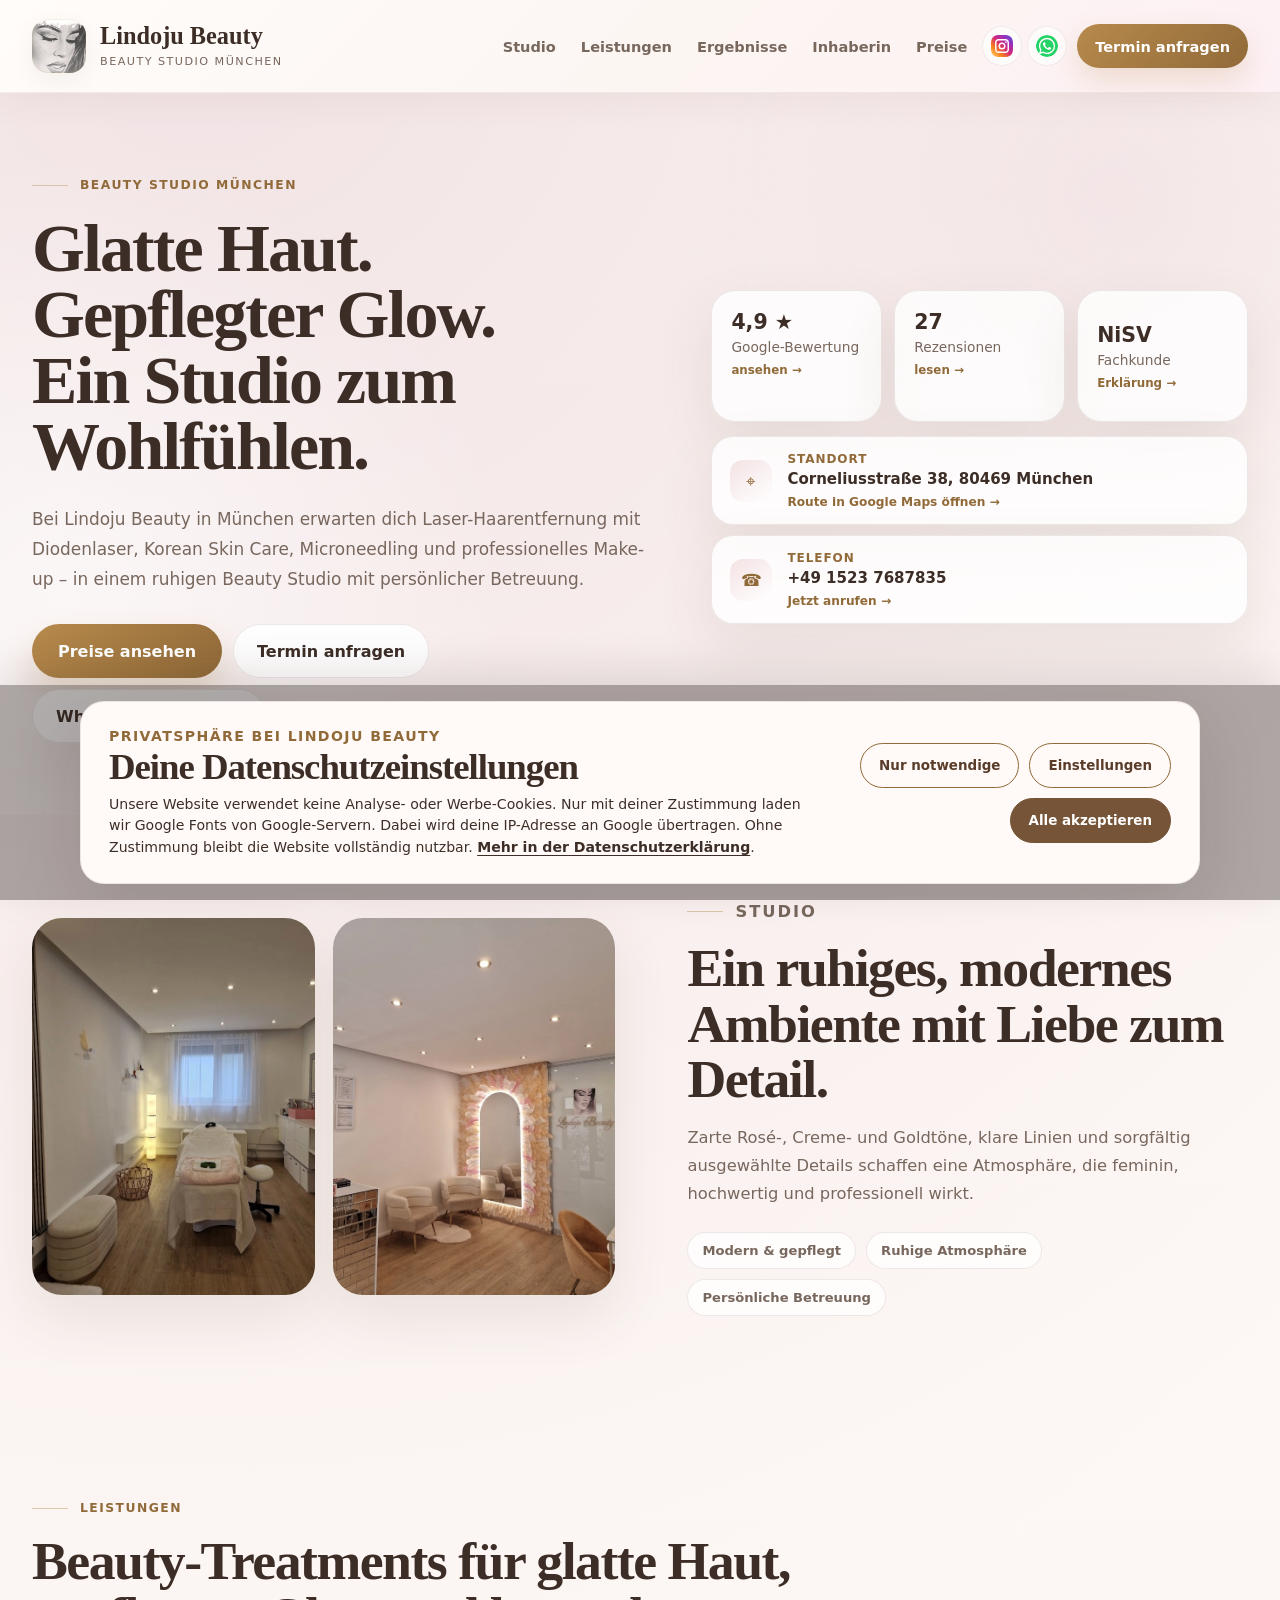
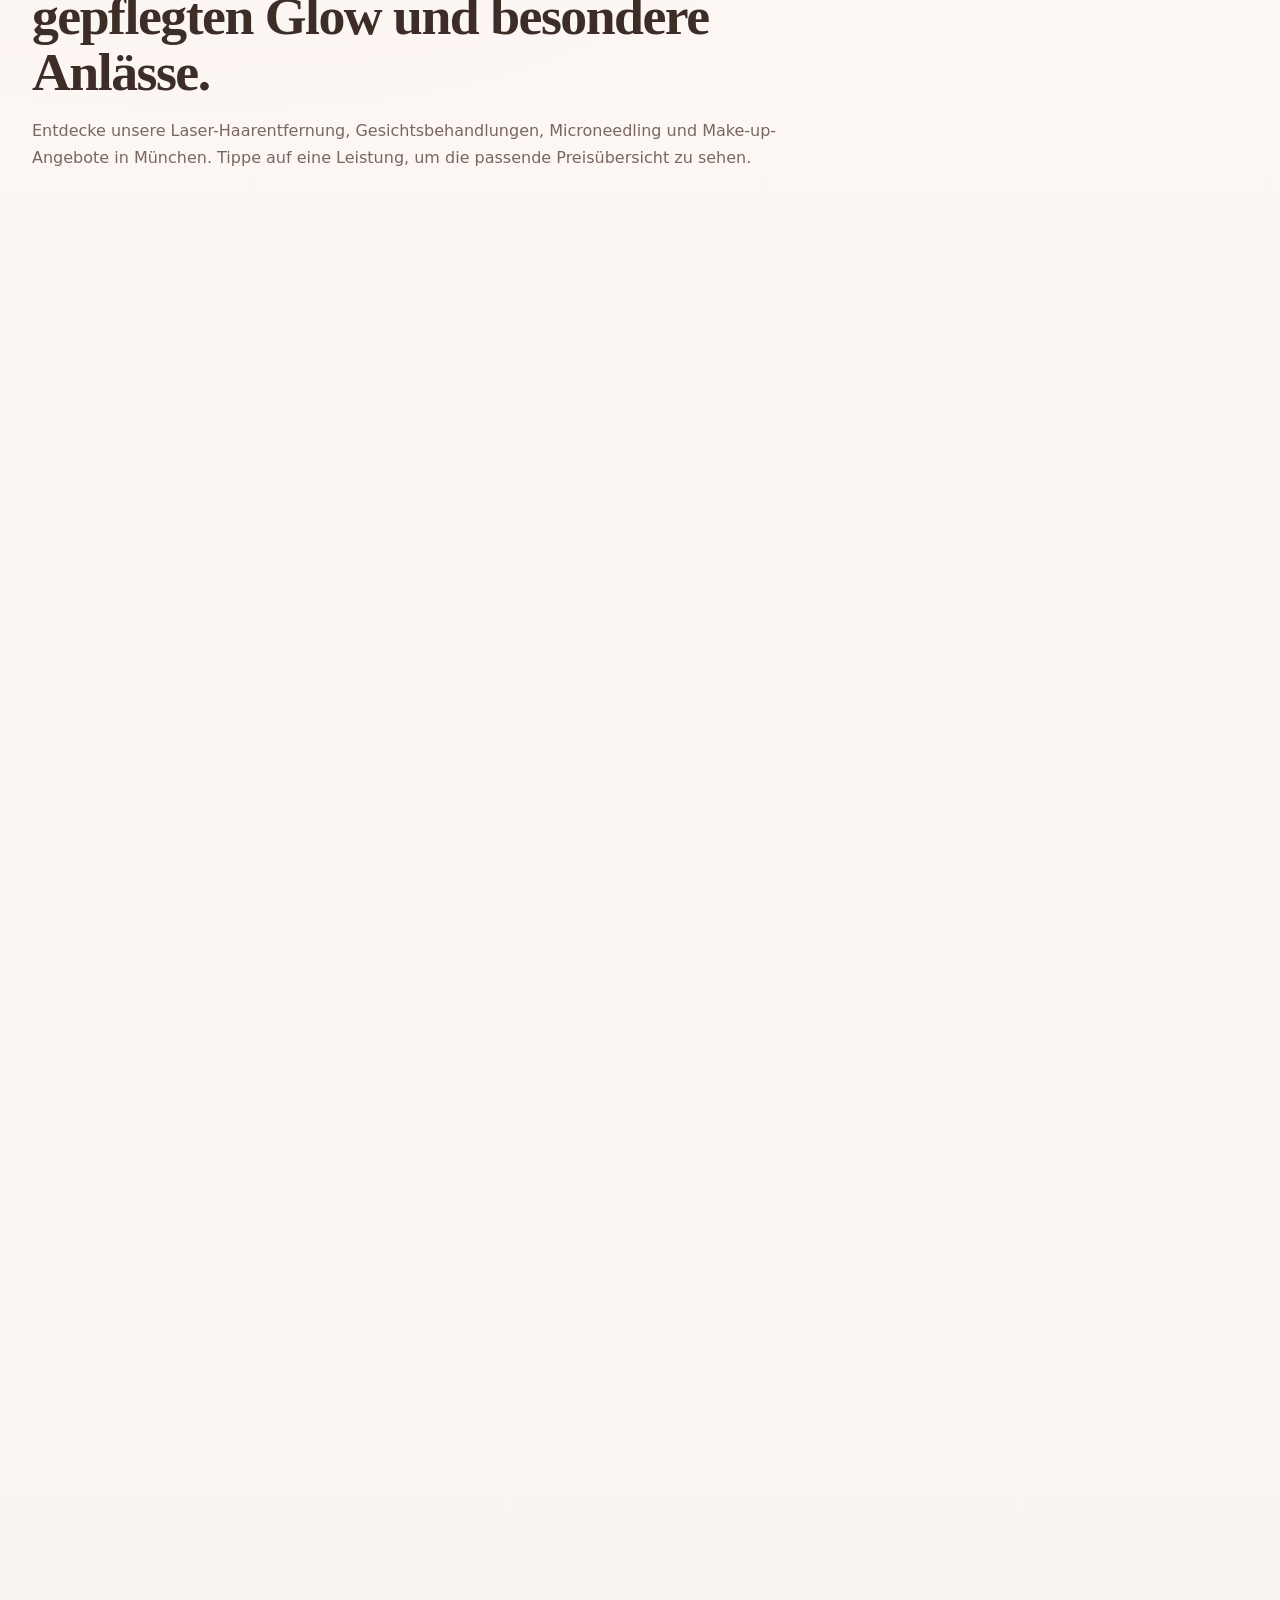
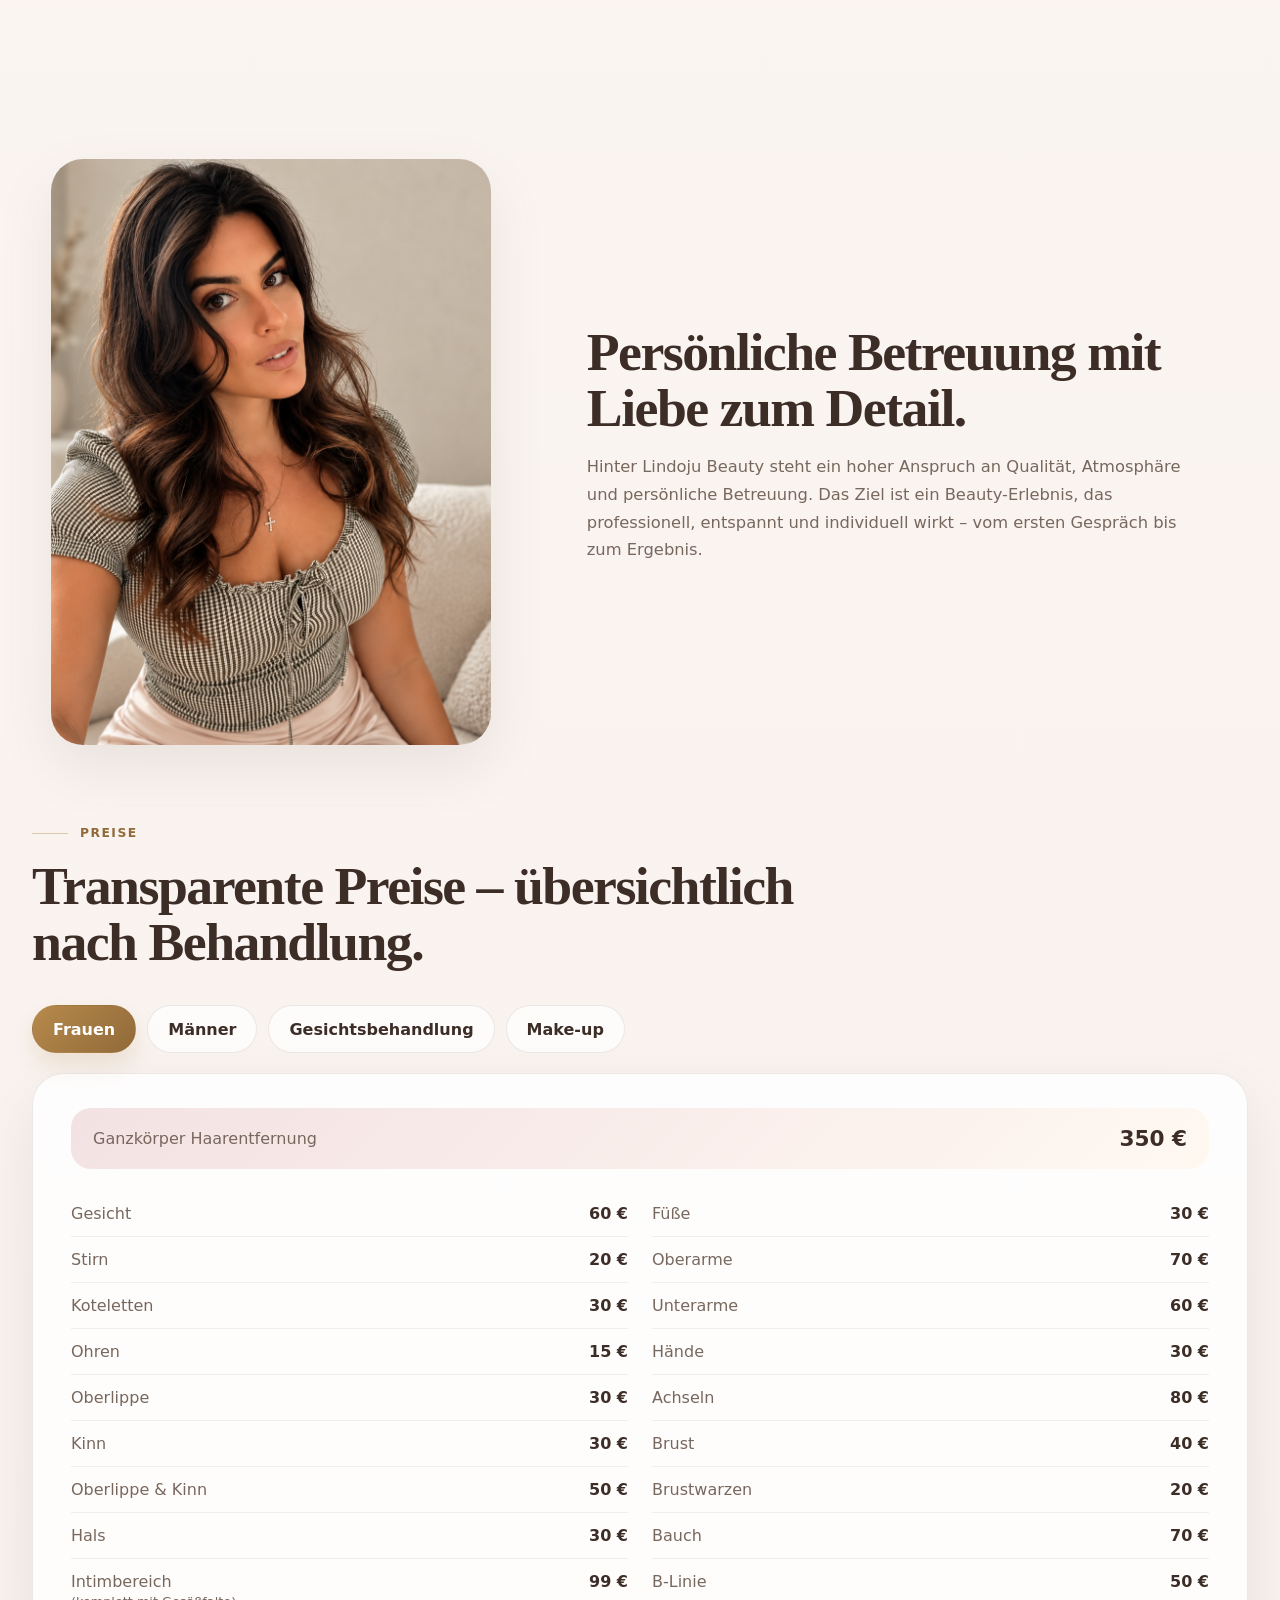
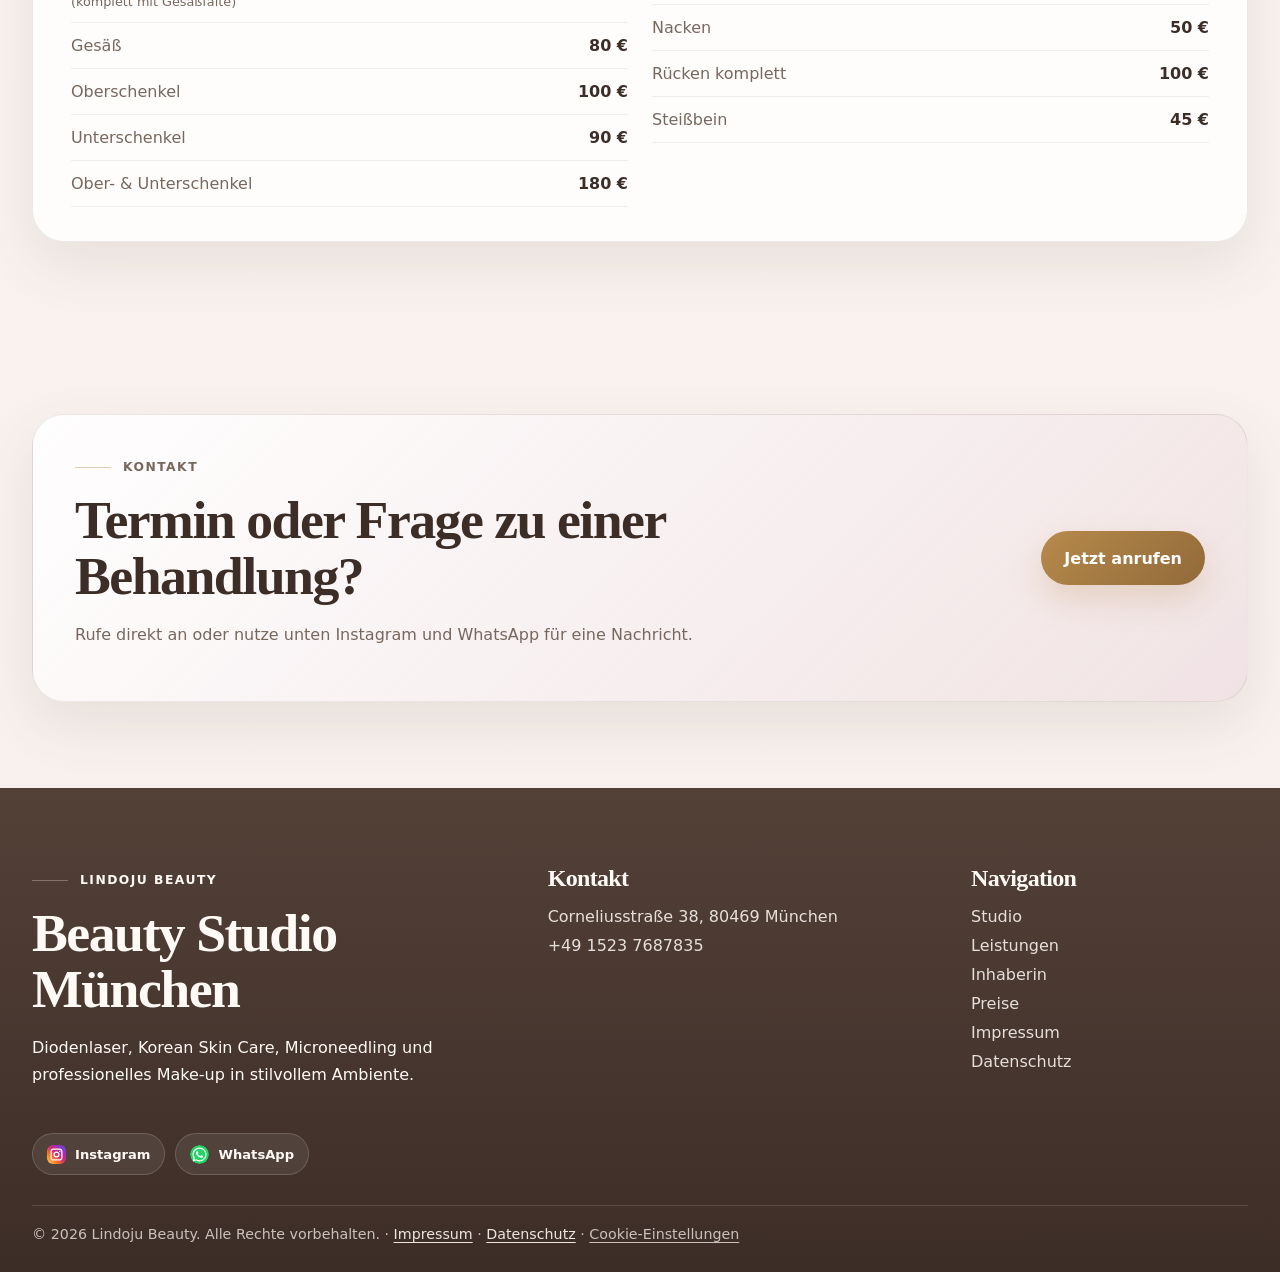
==== index.html @ d574e1a3 "SEO: target Munich laser hair removal, facial treatments, microneedling and makeup searches" ====
<!DOCTYPE html>
<html lang="de">
<head>
  <meta charset="UTF-8">
  <meta name="viewport" content="width=device-width, initial-scale=1.0, viewport-fit=cover">
  <meta name="theme-color" content="#fff8f6">
  <title>Laser-Haarentfernung München | Lindoju Beauty Studio</title>
  <meta name="description" content="Laser-Haarentfernung mit Diodenlaser in München, Korean Skin Care, Microneedling und Braut-Make-up bei Lindoju Beauty. Leistungen und Preise ansehen.">
  <link rel="canonical" href="https://lindojubeauty.de/">
  <meta name="robots" content="index, follow">
  <meta property="og:type" content="website">
  <meta property="og:locale" content="de_DE">
  <meta property="og:site_name" content="Lindoju Beauty">
  <meta property="og:title" content="Laser-Haarentfernung München | Lindoju Beauty Studio">
  <meta property="og:description" content="Lindoju Beauty in München: Diodenlaser-Haarentfernung, Korean Skin Care, Microneedling und Braut-Make-up. Behandlungen und Preise entdecken.">
  <meta property="og:url" content="https://lindojubeauty.de/">
  <meta name="twitter:card" content="summary">
  <script type="application/ld+json">
{
  "@context": "https://schema.org",
  "@type": "BeautySalon",
  "name": "Lindoju Beauty",
  "url": "https://lindojubeauty.de/",
  "description": "Beauty Studio in München für Laser-Haarentfernung mit Diodenlaser, Korean Skin Care, Microneedling und professionelles Make-up.",
  "telephone": "+49 1523 7687835",
  "email": "lindojubeauty@gmail.com",
  "address": {
    "@type": "PostalAddress",
    "streetAddress": "Corneliusstraße 38",
    "postalCode": "80469",
    "addressLocality": "München",
    "addressCountry": "DE"
  },
  "sameAs": [
    "https://www.instagram.com/lindojubeauty/"
  ],
  "hasOfferCatalog": {
    "@type": "OfferCatalog",
    "name": "Behandlungen bei Lindoju Beauty in München",
    "itemListElement": [
      {
        "@type": "OfferCatalog",
        "name": "Laser-Haarentfernung",
        "itemListElement": [
          {
            "@type": "Offer",
            "itemOffered": {
              "@type": "Service",
              "name": "Diodenlaser-Haarentfernung München",
              "serviceType": "Laser-Haarentfernung"
            }
          }
        ]
      },
      {
        "@type": "OfferCatalog",
        "name": "Gesichtsbehandlungen",
        "itemListElement": [
          {
            "@type": "Offer",
            "itemOffered": {
              "@type": "Service",
              "name": "Korean Skin Care München",
              "serviceType": "Gesichtsbehandlung"
            }
          },
          {
            "@type": "Offer",
            "itemOffered": {
              "@type": "Service",
              "name": "Microneedling München",
              "serviceType": "Microneedling"
            }
          }
        ]
      },
      {
        "@type": "OfferCatalog",
        "name": "Make-up",
        "itemListElement": [
          {
            "@type": "Offer",
            "itemOffered": {
              "@type": "Service",
              "name": "Braut-Make-up und professionelles Make-up München",
              "serviceType": "Make-up"
            }
          }
        ]
      }
    ]
  }
}
  </script>
  <link rel="icon" type="image/png" href="favicon.png">
  <link rel="stylesheet" href="styles.css?v=21">
</head>
<body>
  <div class="site-shell">
    <header class="site-header" id="top">
      <div class="container header-main">
        <a class="brand" href="#top" aria-label="Lindoju Beauty Startseite">
          <span class="brand-mark" aria-hidden="true"></span>
          <span class="brand-copy">
            <strong>Lindoju Beauty</strong>
            <small>Beauty Studio München</small>
          </span>
        </a>

        <button class="menu-toggle" type="button" aria-label="Menü öffnen" aria-expanded="false" aria-controls="site-nav">
          <span></span><span></span><span></span>
        </button>

        <nav class="site-nav" id="site-nav" aria-label="Hauptnavigation">
          <div class="mobile-menu-head">
            <div class="mobile-menu-brand">
              <span class="brand-mark menu-brand-mark" aria-hidden="true"></span>
              <span>
                <strong>Lindoju Beauty</strong>
                <small>Beauty Studio München</small>
              </span>
            </div>
            <button class="menu-close" type="button" aria-label="Menü schließen">×</button>
          </div>
          <div class="mobile-menu-kicker">Menü</div>
          <a href="#studio">Studio</a>
          <a href="#leistungen">Leistungen</a>
          <a href="#behandlungen">Ergebnisse</a>
          <a href="#inhaberin">Inhaberin</a>
          <a href="#preise">Preise</a>
          <a class="nav-social-link" href="https://www.instagram.com/lindojubeauty?stkn=Ym91bG9nODZuYW1q" target="_blank" rel="noopener" aria-label="Instagram von Lindoju Beauty öffnen"><span class="brand-social-icon brand-social-instagram" aria-hidden="true"><svg viewBox="0 0 24 24" role="img"><defs><linearGradient id="igGradientMenu" x1="0" y1="1" x2="1" y2="0"><stop offset="0" stop-color="#FEDA75"/><stop offset="0.28" stop-color="#FA7E1E"/><stop offset="0.52" stop-color="#D62976"/><stop offset="0.76" stop-color="#962FBF"/><stop offset="1" stop-color="#4F5BD5"/></linearGradient></defs><rect width="24" height="24" rx="6" fill="url(#igGradientMenu)"/><path d="M8.15 5.2h7.7a2.95 2.95 0 0 1 2.95 2.95v7.7a2.95 2.95 0 0 1-2.95 2.95h-7.7a2.95 2.95 0 0 1-2.95-2.95v-7.7A2.95 2.95 0 0 1 8.15 5.2Z" fill="none" stroke="#fff" stroke-width="1.55"/><circle cx="12" cy="12" r="3.05" fill="none" stroke="#fff" stroke-width="1.55"/><circle cx="16.25" cy="7.75" r=".95" fill="#fff"/></svg></span><span>Instagram</span></a>
          <a class="nav-social-link" href="https://wa.me/4915237687835?text=Hallo%20Lindoju%20Beauty%2C%20ich%20m%C3%B6chte%20gerne%20einen%20Termin%20anfragen." target="_blank" rel="noopener" aria-label="Lindoju Beauty auf WhatsApp schreiben"><span class="brand-social-icon brand-social-whatsapp" aria-hidden="true"><svg viewBox="0 0 24 24" role="img"><circle cx="12" cy="12" r="12" fill="#25D366"/><path d="M17.472 14.382c-.297-.149-1.758-.867-2.03-.966-.273-.099-.471-.148-.67.15-.197.297-.767.966-.94 1.164-.173.198-.347.223-.644.074-.297-.149-1.255-.463-2.39-1.475-.883-.788-1.48-1.761-1.653-2.059-.173-.297-.018-.458.13-.606.134-.133.298-.347.446-.52.149-.174.198-.298.298-.497.099-.198.05-.371-.025-.52-.075-.149-.669-1.612-.916-2.207-.242-.579-.487-.5-.669-.51-.173-.009-.371-.011-.57-.011-.198 0-.52.074-.792.371-.272.298-1.04 1.016-1.04 2.479s1.065 2.875 1.213 3.074c.149.198 2.095 3.2 5.076 4.487.709.306 1.262.489 1.694.626.712.226 1.36.194 1.872.118.571-.085 1.758-.719 2.006-1.413.248-.694.248-1.289.173-1.413-.074-.124-.272-.198-.57-.347m-5.421 7.403h-.004a9.87 9.87 0 0 1-5.031-1.378l-.361-.214-3.741.981.998-3.648-.235-.374a9.86 9.86 0 0 1-1.51-5.26c.001-5.45 4.436-9.884 9.888-9.884a9.82 9.82 0 0 1 7.021 2.91 9.83 9.83 0 0 1 2.9 7.02c-.003 5.45-4.437 9.884-9.885 9.884m8.413-18.297A11.815 11.815 0 0 0 12.05 0C5.495 0 .16 5.335.157 11.89c0 2.096.547 4.14 1.588 5.945L.057 24l6.305-1.654a11.88 11.88 0 0 0 5.684 1.448h.005c6.553 0 11.89-5.335 11.893-11.89a11.82 11.82 0 0 0-3.48-8.413z" fill="#fff" transform="scale(.74) translate(4.2 4.2)"/></svg></span><span>WhatsApp</span></a>
          <a class="nav-cta" href="tel:+4915237687835">Termin anfragen</a>
          <div class="mobile-menu-footer">
            <span>Corneliusstraße 38, 80469 München</span>
            <a href="tel:+4915237687835">+49 1523 7687835</a>
          </div>
        </nav>
        <button class="nav-backdrop" type="button" aria-label="Menü schließen" tabindex="-1"></button>
      </div>

    </header>

    <main>
      <section class="hero">
        <div class="container hero-inner">
          <div class="hero-copy reveal">
            <p class="eyebrow">Beauty Studio München</p>
            <h1>Glatte Haut.<br>Gepflegter Glow.<br>Ein Studio zum Wohlfühlen.</h1>
            <p class="hero-text">Bei Lindoju Beauty in München erwarten dich Laser-Haarentfernung mit Diodenlaser, Korean Skin Care, Microneedling und professionelles Make-up – in einem ruhigen Beauty Studio mit persönlicher Betreuung.</p>
            <div class="hero-actions">
              <a class="button button-primary" href="#preise">Preise ansehen</a>
              <a class="button button-secondary" href="tel:+4915237687835">Termin anfragen</a>
              <a class="button button-secondary button-whatsapp" href="https://wa.me/4915237687835?text=Hallo%20Lindoju%20Beauty%2C%20ich%20m%C3%B6chte%20gerne%20einen%20Termin%20anfragen." target="_blank" rel="noopener" aria-label="Lindoju Beauty über WhatsApp schreiben">WhatsApp schreiben</a>
            </div>
          </div>

          <div class="hero-aside">
          <div class="trust-grid reveal delay-1" aria-label="Vertrauen und Qualifikation">
            <a class="trust-card" href="https://www.google.com/maps/search/?api=1&query=Lindoju%20Beauty%20Laser%20Haarentfernung%20M%C3%BCnchen" target="_blank" rel="noopener">
              <strong>4,9 ★</strong>
              <span>Google-Bewertung</span>
              <small>ansehen →</small>
            </a>
            <a class="trust-card" href="https://www.google.com/maps/search/?api=1&query=Lindoju%20Beauty%20Laser%20Haarentfernung%20M%C3%BCnchen" target="_blank" rel="noopener">
              <strong>27</strong>
              <span>Rezensionen</span>
              <small>lesen →</small>
            </a>
            <button class="trust-card trust-button" type="button" data-open-nisv>
              <strong>NiSV</strong>
              <span>Fachkunde</span>
              <small>Erklärung →</small>
            </button>
          </div>

          <div class="quick-contact-grid reveal delay-2">
            <a class="quick-contact-card" href="https://www.google.com/maps/search/?api=1&query=Lindoju%20Beauty%20Laser%20Haarentfernung%20M%C3%BCnchen" target="_blank" rel="noopener">
              <span class="quick-icon" aria-hidden="true">⌖</span>
              <span class="quick-copy">
                <small>Standort</small>
                <strong>Corneliusstraße 38, 80469 München</strong>
                <em>Route in Google Maps öffnen →</em>
              </span>
            </a>
            <a class="quick-contact-card quick-contact-phone" href="tel:+4915237687835">
              <span class="quick-icon" aria-hidden="true">☎</span>
              <span class="quick-copy">
                <small>Telefon</small>
                <strong>+49 1523 7687835</strong>
                <em>Jetzt anrufen →</em>
              </span>
            </a>
          </div>
          </div>
        </div>
      </section>

      <section class="section studio-section" id="studio">
        <div class="container studio-grid">
          <div class="studio-gallery reveal">
            <figure><img src="treatment-room.jpg" alt="Heller Behandlungsraum von Lindoju Beauty"></figure>
            <figure><img src="studio-lounge.jpg" alt="Eleganter Studio- und Wartebereich von Lindoju Beauty"></figure>
          </div>
          <div class="studio-copy reveal delay-1">
            <p class="eyebrow">Studio</p>
            <h2>Ein ruhiges, modernes Ambiente mit Liebe zum Detail.</h2>
            <p>Zarte Rosé-, Creme- und Goldtöne, klare Linien und sorgfältig ausgewählte Details schaffen eine Atmosphäre, die feminin, hochwertig und professionell wirkt.</p>
            <div class="mini-points">
              <span>Modern &amp; gepflegt</span>
              <span>Ruhige Atmosphäre</span>
              <span>Persönliche Betreuung</span>
            </div>
          </div>
        </div>
      </section>

      <section class="section services" id="leistungen">
        <div class="container">
          <div class="section-head reveal">
            <p class="eyebrow">Leistungen</p>
            <h2>Beauty-Treatments für glatte Haut, gepflegten Glow und besondere Anlässe.</h2>
            <p>Entdecke unsere Laser-Haarentfernung, Gesichtsbehandlungen, Microneedling und Make-up-Angebote in München. Tippe auf eine Leistung, um die passende Preisübersicht zu sehen.</p>
          </div>

          <div class="service-grid">
            <article class="service-card price-jump reveal" data-price-tab="women" tabindex="0" role="button" aria-label="Alle Preise für dauerhafte Haarentfernung anzeigen">
              <span class="service-index">01</span>
              <span class="service-badge">Ganzkörper 350 €</span>
              <h3>Dauerhafte Haarentfernung</h3>
              <p>Dauerhafte Haarentfernung mit Diodenlaser in München für Frauen und Männer – für langanhaltend glatte Haut und individuell wählbare Körperzonen.</p>
              <ul>
                <li>Ganzkörper Haarentfernung 350 €</li>
                <li>Einzelzonen für Gesicht &amp; Körper</li>
                <li>Preise für Frauen &amp; Männer</li>
              </ul>
              <span class="service-link">Alle Preise anzeigen →</span>
            </article>

            <article class="service-card price-jump reveal delay-1" data-price-tab="facecare" tabindex="0" role="button" aria-label="Alle Preise für Korean Skin Care anzeigen">
              <span class="service-index">02</span>
              <h3>Korean Skin Care</h3>
              <p>Korean Skin Care in München: pflegende Gesichtsbehandlungen für mehr Frische, Reinheit und ein strahlendes Hautbild.</p>
              <ul>
                <li>Korean Skin Care 150 €</li>
                <li>Mit Massage &amp; Pflegesöckchen 200 €</li>
                <li>Sanfte Wohlfühlbehandlung</li>
              </ul>
              <span class="service-link">Alle Preise anzeigen →</span>
            </article>

            <article class="service-card price-jump reveal delay-2" data-price-tab="facecare" tabindex="0" role="button" aria-label="Preise für Gesichtsbehandlungen und Microneedling anzeigen">
              <span class="service-index">03</span>
              <h3>Microneedling</h3>
              <p>Microneedling in München zur Unterstützung eines ebenmäßigeren, frischeren und gepflegteren Hautbilds.</p>
              <ul>
                <li>Microneedling 100 €</li>
                <li>Professionell &amp; sorgfältig</li>
                <li>Für einen frischen Glow</li>
              </ul>
              <span class="service-link">Alle Preise anzeigen →</span>
            </article>

            <article class="service-card price-jump reveal delay-3" data-price-tab="makeup" tabindex="0" role="button" aria-label="Alle Make-up Preise anzeigen">
              <span class="service-index">04</span>
              <h3>Professionelles Make-up</h3>
              <p>Professionelles Tages-, Abend- und Braut-Make-up in München – passend für deinen Anlass und deinen persönlichen Stil.</p>
              <ul>
                <li>Tages Make-up 80 €</li>
                <li>Abend Make-up 150 €</li>
                <li>Braut Make-up 350 €</li>
              </ul>
              <span class="service-link">Alle Preise anzeigen →</span>
            </article>
          </div>
        </div>
      </section>

      <section class="section treatment-section" id="behandlungen">
        <div class="container treatment-grid">
          <div class="treatment-copy reveal">
            <p class="eyebrow">Behandlungen &amp; Ergebnisse</p>
            <h2>Moderne Technik und sichtbare Ergebnisse.</h2>
            <p>Die Diodenlaser-Behandlung ist auf eine präzise, komfortable und professionelle Anwendung ausgelegt. Vorher-Nachher-Ergebnisse zeigen, wie sich das Hautbild im Verlauf verändern kann.</p>
            <button class="text-link price-jump-link" type="button" data-price-tab="women">Alle Laserpreise ansehen →</button>
          </div>
          <div class="treatment-gallery reveal delay-1">
            <figure class="before-after-card"><img class="before-after-image" src="before-after-clean.jpg?v=18" alt="Vorher-Nachher-Aufnahme zur Laser-Haarentfernung mit Diodenlaser bei Lindoju Beauty"></figure>
            <figure><img src="diode-laser-clean.jpg" alt="Diodenlaser für Laser-Haarentfernung bei Lindoju Beauty in München"></figure>
          </div>
        </div>
      </section>

      <section class="section founder-section" id="inhaberin">
        <div class="container">
          <p class="eyebrow founder-eyebrow reveal">Inhaberin</p>
          <div class="founder-grid">
            <div class="founder-media reveal">
              <figure class="founder-card">
                <img src="founder-portrait.png" alt="Inhaberin von Lindoju Beauty">
              </figure>
            </div>
            <div class="founder-copy reveal delay-1">
              <h2>Persönliche Betreuung mit Liebe zum Detail.</h2>
              <p>Hinter Lindoju Beauty steht ein hoher Anspruch an Qualität, Atmosphäre und persönliche Betreuung. Das Ziel ist ein Beauty-Erlebnis, das professionell, entspannt und individuell wirkt – vom ersten Gespräch bis zum Ergebnis.</p>
            </div>
          </div>
        </div>
      </section>

      <section class="section price-section" id="preise">
        <div class="container">
          <div class="section-head reveal">
            <p class="eyebrow">Preise</p>
            <h2>Transparente Preise – übersichtlich nach Behandlung.</h2>
          </div>

          <div class="price-tabs reveal delay-1" role="tablist" aria-label="Preiskategorien">
            <button class="tab-button active" type="button" data-tab="women" role="tab" aria-selected="true">Frauen</button>
            <button class="tab-button" type="button" data-tab="men" role="tab" aria-selected="false">Männer</button>
            <button class="tab-button" type="button" data-tab="facecare" role="tab" aria-selected="false">Gesichtsbehandlung</button>
            <button class="tab-button" type="button" data-tab="makeup" role="tab" aria-selected="false">Make-up</button>
          </div>

          <div class="price-panels reveal delay-2">
            <div class="price-panel active" id="women" role="tabpanel">
              <div class="price-highlight">
                <span>Ganzkörper Haarentfernung</span>
                <strong>350 €</strong>
              </div>
              <div class="price-columns">
                <ul class="price-list">
                  <li><span>Gesicht</span><strong>60 €</strong></li>
                  <li><span>Stirn</span><strong>20 €</strong></li>
                  <li><span>Koteletten</span><strong>30 €</strong></li>
                  <li><span>Ohren</span><strong>15 €</strong></li>
                  <li><span>Oberlippe</span><strong>30 €</strong></li>
                  <li><span>Kinn</span><strong>30 €</strong></li>
                  <li><span>Oberlippe &amp; Kinn</span><strong>50 €</strong></li>
                  <li><span>Hals</span><strong>30 €</strong></li>
                  <li><span>Intimbereich <small>(komplett mit Gesäßfalte)</small></span><strong>99 €</strong></li>
                  <li><span>Gesäß</span><strong>80 €</strong></li>
                  <li><span>Oberschenkel</span><strong>100 €</strong></li>
                  <li><span>Unterschenkel</span><strong>90 €</strong></li>
                  <li><span>Ober- &amp; Unterschenkel</span><strong>180 €</strong></li>
                </ul>
                <ul class="price-list">
                  <li><span>Füße</span><strong>30 €</strong></li>
                  <li><span>Oberarme</span><strong>70 €</strong></li>
                  <li><span>Unterarme</span><strong>60 €</strong></li>
                  <li><span>Hände</span><strong>30 €</strong></li>
                  <li><span>Achseln</span><strong>80 €</strong></li>
                  <li><span>Brust</span><strong>40 €</strong></li>
                  <li><span>Brustwarzen</span><strong>20 €</strong></li>
                  <li><span>Bauch</span><strong>70 €</strong></li>
                  <li><span>B-Linie</span><strong>50 €</strong></li>
                  <li><span>Nacken</span><strong>50 €</strong></li>
                  <li><span>Rücken komplett</span><strong>100 €</strong></li>
                  <li><span>Steißbein</span><strong>45 €</strong></li>
                </ul>
              </div>
            </div>

            <div class="price-panel" id="men" role="tabpanel">
              <div class="price-columns single-column">
                <ul class="price-list">
                  <li><span>Bart</span><strong>70 €</strong></li>
                  <li><span>Rücken</span><strong>150 €</strong></li>
                  <li><span>Schulter</span><strong>100 €</strong></li>
                  <li><span>Brust</span><strong>100 €</strong></li>
                  <li><span>Bauch</span><strong>100 €</strong></li>
                  <li><span>Achseln</span><strong>80 €</strong></li>
                  <li><span>Oberarme</span><strong>90 €</strong></li>
                  <li><span>Unterarme</span><strong>80 €</strong></li>
                  <li><span>Rücken / Bauch / Brust</span><strong>300 €</strong></li>
                </ul>
              </div>
            </div>

            <div class="price-panel" id="facecare" role="tabpanel">
              <div class="price-columns single-column">
                <ul class="price-list">
                  <li><span>Korean Skin Care</span><strong>150 €</strong></li>
                  <li><span>Korean Skin Care + Massage &amp; Pflegesöckchen</span><strong>200 €</strong></li>
                  <li><span>Microneedling</span><strong>100 €</strong></li>
                </ul>
              </div>
            </div>

            <div class="price-panel" id="makeup" role="tabpanel">
              <div class="price-columns single-column">
                <ul class="price-list">
                  <li><span>Tages Make-up</span><strong>80 €</strong></li>
                  <li><span>Abend Make-up</span><strong>150 €</strong></li>
                  <li><span>Braut Make-up</span><strong>350 €</strong></li>
                </ul>
              </div>
            </div>
          </div>
        </div>
      </section>

      <section class="section cta-section" id="kontakt">
        <div class="container cta-card reveal">
          <div>
            <p class="eyebrow">Kontakt</p>
            <h2>Termin oder Frage zu einer Behandlung?</h2>
            <p>Rufe direkt an oder nutze unten Instagram und WhatsApp für eine Nachricht.</p>
          </div>
          <div class="cta-actions">
            <a class="button button-primary" href="tel:+4915237687835">Jetzt anrufen</a>
          </div>
        </div>
      </section>
    </main>

    <footer class="site-footer">
      <div class="container footer-grid">
        <div>
          <p class="eyebrow">Lindoju Beauty</p>
          <h3>Beauty Studio München</h3>
          <p>Diodenlaser, Korean Skin Care, Microneedling und professionelles Make-up in stilvollem Ambiente.</p>
        </div>
        <div>
          <h4>Kontakt</h4>
          <ul class="footer-list">
            <li><a href="https://www.google.com/maps/search/?api=1&query=Lindoju%20Beauty%20Laser%20Haarentfernung%20M%C3%BCnchen" target="_blank" rel="noopener">Corneliusstraße 38, 80469 München</a></li>
            <li><a href="tel:+4915237687835">+49 1523 7687835</a></li>
          </ul>
        </div>
        <div>
          <h4>Navigation</h4>
          <ul class="footer-list">
            <li><a href="#studio">Studio</a></li>
            <li><a href="#leistungen">Leistungen</a></li>
            <li><a href="#inhaberin">Inhaberin</a></li>
            <li><a href="#preise">Preise</a></li>
            <li><a href="impressum.html">Impressum</a></li>
            <li><a href="datenschutz.html">Datenschutz</a></li>
          </ul>
        </div>
      </div>
      <div class="container footer-social-compact" aria-label="Social Media und Messenger">
        <a class="footer-social-pill" href="https://www.instagram.com/lindojubeauty?stkn=Ym91bG9nODZuYW1q" target="_blank" rel="noopener" aria-label="Instagram von Lindoju Beauty öffnen">
          <span class="brand-social-icon brand-social-instagram" aria-hidden="true"><svg viewBox="0 0 24 24" role="img"><defs><linearGradient id="igGradientMenu" x1="0" y1="1" x2="1" y2="0"><stop offset="0" stop-color="#FEDA75"/><stop offset="0.28" stop-color="#FA7E1E"/><stop offset="0.52" stop-color="#D62976"/><stop offset="0.76" stop-color="#962FBF"/><stop offset="1" stop-color="#4F5BD5"/></linearGradient></defs><rect width="24" height="24" rx="6" fill="url(#igGradientMenu)"/><path d="M8.15 5.2h7.7a2.95 2.95 0 0 1 2.95 2.95v7.7a2.95 2.95 0 0 1-2.95 2.95h-7.7a2.95 2.95 0 0 1-2.95-2.95v-7.7A2.95 2.95 0 0 1 8.15 5.2Z" fill="none" stroke="#fff" stroke-width="1.55"/><circle cx="12" cy="12" r="3.05" fill="none" stroke="#fff" stroke-width="1.55"/><circle cx="16.25" cy="7.75" r=".95" fill="#fff"/></svg></span>
          <span>Instagram</span>
        </a>
        <a class="footer-social-pill" href="https://wa.me/4915237687835?text=Hallo%20Lindoju%20Beauty%2C%20ich%20m%C3%B6chte%20gerne%20einen%20Termin%20anfragen." target="_blank" rel="noopener" aria-label="Lindoju Beauty auf WhatsApp schreiben">
          <span class="brand-social-icon brand-social-whatsapp" aria-hidden="true"><svg viewBox="0 0 24 24" role="img"><circle cx="12" cy="12" r="12" fill="#25D366"/><path d="M17.472 14.382c-.297-.149-1.758-.867-2.03-.966-.273-.099-.471-.148-.67.15-.197.297-.767.966-.94 1.164-.173.198-.347.223-.644.074-.297-.149-1.255-.463-2.39-1.475-.883-.788-1.48-1.761-1.653-2.059-.173-.297-.018-.458.13-.606.134-.133.298-.347.446-.52.149-.174.198-.298.298-.497.099-.198.05-.371-.025-.52-.075-.149-.669-1.612-.916-2.207-.242-.579-.487-.5-.669-.51-.173-.009-.371-.011-.57-.011-.198 0-.52.074-.792.371-.272.298-1.04 1.016-1.04 2.479s1.065 2.875 1.213 3.074c.149.198 2.095 3.2 5.076 4.487.709.306 1.262.489 1.694.626.712.226 1.36.194 1.872.118.571-.085 1.758-.719 2.006-1.413.248-.694.248-1.289.173-1.413-.074-.124-.272-.198-.57-.347m-5.421 7.403h-.004a9.87 9.87 0 0 1-5.031-1.378l-.361-.214-3.741.981.998-3.648-.235-.374a9.86 9.86 0 0 1-1.51-5.26c.001-5.45 4.436-9.884 9.888-9.884a9.82 9.82 0 0 1 7.021 2.91 9.83 9.83 0 0 1 2.9 7.02c-.003 5.45-4.437 9.884-9.885 9.884m8.413-18.297A11.815 11.815 0 0 0 12.05 0C5.495 0 .16 5.335.157 11.89c0 2.096.547 4.14 1.588 5.945L.057 24l6.305-1.654a11.88 11.88 0 0 0 5.684 1.448h.005c6.553 0 11.89-5.335 11.893-11.89a11.82 11.82 0 0 0-3.48-8.413z" fill="#fff" transform="scale(.74) translate(4.2 4.2)"/></svg></span>
          <span>WhatsApp</span>
        </a>
      </div>
      <div class="container footer-bottom">© <span id="year"></span> Lindoju Beauty. Alle Rechte vorbehalten. <span aria-hidden="true">·</span> <a href="impressum.html">Impressum</a> <span aria-hidden="true">·</span> <a href="datenschutz.html">Datenschutz</a> <span aria-hidden="true">·</span> <button type="button" class="privacy-settings-link" data-privacy-open>Cookie-Einstellungen</button></div>
    </footer>
  </div>

  <section class="privacy-banner" id="privacy-banner" role="region" aria-labelledby="privacy-title" aria-describedby="privacy-description">
    <div class="privacy-banner-inner">
      <div class="privacy-banner-copy">
        <p class="privacy-kicker">Privatsphäre bei Lindoju Beauty</p>
        <h2 id="privacy-title">Deine Datenschutzeinstellungen</h2>
        <p id="privacy-description">Unsere Website verwendet keine Analyse- oder Werbe-Cookies. Nur mit deiner Zustimmung laden wir Google Fonts von Google-Servern. Dabei wird deine IP-Adresse an Google übertragen. Ohne Zustimmung bleibt die Website vollständig nutzbar. <a href="datenschutz.html">Mehr in der Datenschutzerklärung</a>.</p>
        <div class="privacy-details" id="privacy-details" hidden>
          <label class="privacy-choice"><input type="checkbox" id="privacy-fonts-optin"><span><strong>Externe Schriftarten (Google Fonts)</strong><small>Optional: Verbindung zu Google zur Darstellung der Web-Schriftarten. Ohne Einwilligung werden lokale Standardschriftarten verwendet.</small></span></label>
          <p class="privacy-essential">Notwendig: Deine Auswahl wird ausschließlich in diesem Browser gespeichert, damit wir dich nicht bei jedem Besuch erneut fragen.</p>
        </div>
      </div>
      <div class="privacy-actions">
        <button type="button" class="privacy-action privacy-action-neutral" data-privacy-reject>Nur notwendige</button>
        <button type="button" class="privacy-action privacy-action-neutral" data-privacy-settings>Einstellungen</button>
        <button type="button" class="privacy-action privacy-action-accept" data-privacy-accept>Alle akzeptieren</button>
        <button type="button" class="privacy-action privacy-action-save" data-privacy-save hidden>Auswahl speichern</button>
      </div>
    </div>
  </section>
  <div class="modal" id="nisv-modal" aria-hidden="true" role="dialog" aria-modal="true" aria-labelledby="nisv-title">
    <div class="modal-backdrop" data-close-nisv></div>
    <div class="modal-card" role="document">
      <button class="modal-close" type="button" aria-label="Erklärung schließen" data-close-nisv>×</button>
      <p class="eyebrow">NiSV</p>
      <h2 id="nisv-title">Was bedeutet NiSV-Fachkunde?</h2>
      <p>Die NiSV regelt in Deutschland den sicheren Einsatz bestimmter nichtionisierender Strahlungsquellen am Menschen. Für entsprechende Anwendungen sind je nach Verfahren fachliche Kenntnisse und vorgeschriebene Qualifikationen erforderlich.</p>
      <p class="modal-note">Die Angabe auf der Website bezieht sich auf die vom Studio kommunizierte NiSV-Fachkunde.</p>
    </div>
  </div>

  <script src="script.js?v=20"></script>
  <script src="consent.js?v=2"></script>
</body>
</html>
---- styles.css ----
:root {
  --bg:#f7f0ed;
  --bg-soft:#fcf8f5;
  --surface:rgba(255,255,255,.82);
  --line:rgba(78,56,46,.10);
  --text:#3d2d27;
  --muted:#78675d;
  --gold:#b78a4c;
  --gold-deep:#916a39;
  --rose:#eedde0;
  --shadow:0 22px 56px rgba(104,78,58,.11);
  --container:min(1160px,calc(100% - 32px));
}
*{box-sizing:border-box}
html{scroll-behavior:smooth}
body{margin:0;overflow-x:hidden;font-family:"Manrope",system-ui,-apple-system,BlinkMacSystemFont,"Segoe UI",sans-serif;color:var(--text);background:radial-gradient(circle at 16% 0%,rgba(238,221,224,.78),transparent 28%),linear-gradient(180deg,#fffaf7 0%,var(--bg) 100%)}
body.modal-open{overflow:hidden}
a{color:inherit;text-decoration:none}
button{font:inherit}
img{display:block;max-width:100%}
p{margin:0 0 15px;line-height:1.7}
h1,h2,h3,h4{margin:0 0 16px;font-family:"Cormorant Garamond",Georgia,serif;font-weight:700;line-height:1.04;letter-spacing:-.028em}
.site-shell{overflow:clip}.container{width:var(--container);margin:0 auto}.section{padding:68px 0;scroll-margin-top:150px}.eyebrow{display:inline-flex;align-items:center;gap:12px;margin:0 0 15px;color:var(--gold-deep);font-size:.77rem;font-weight:800;letter-spacing:.12em;text-transform:uppercase}.eyebrow:before{content:"";width:36px;height:1px;background:rgba(183,138,76,.42)}

.site-header{position:sticky;top:0;z-index:50;background:rgba(252,248,245,.94);backdrop-filter:blur(18px);border-bottom:1px solid rgba(78,56,46,.06)}
.header-main{min-height:82px;display:flex;align-items:center;justify-content:space-between;gap:20px}
.brand{display:inline-flex;align-items:center;gap:12px;min-width:0}.brand-mark{flex:0 0 46px;width:46px;height:46px;border-radius:14px;background:linear-gradient(145deg,rgba(255,255,255,.28),rgba(238,221,224,.1)),url("logo-art-clean.jpg") center/cover no-repeat;box-shadow:inset 0 0 0 1px rgba(183,138,76,.12),0 8px 22px rgba(104,78,58,.07)}.brand-copy{min-width:0;display:flex;flex-direction:column}.brand-copy strong{font-family:"Cormorant Garamond",Georgia,serif;font-size:1.34rem;line-height:1}.brand-copy small{margin-top:5px;color:var(--muted);font-size:.7rem;letter-spacing:.11em;text-transform:uppercase;white-space:nowrap}
.site-nav{display:flex;align-items:center;gap:21px}.site-nav a{color:var(--muted);font-size:.91rem;font-weight:700}.site-nav a:hover,.site-nav a:focus-visible{color:var(--text)}.nav-cta{padding:12px 17px;border-radius:999px;color:#fff!important;background:linear-gradient(135deg,var(--gold),var(--gold-deep));box-shadow:0 13px 28px rgba(183,138,76,.22)}
.menu-toggle{display:none;border:0;background:transparent;padding:6px}.menu-toggle span{display:block;width:29px;height:2px;margin:6px 0;border-radius:999px;background:var(--text)}
.header-contact-strip{border-top:1px solid rgba(78,56,46,.06);background:rgba(255,255,255,.48)}.header-contact-grid{display:grid;grid-template-columns:1.35fr .65fr}.header-contact{display:flex;align-items:center;gap:11px;min-height:72px;padding:12px 16px;transition:background .2s ease}.header-contact+.header-contact{border-left:1px solid var(--line)}.header-contact:hover,.header-contact:focus-visible{background:rgba(255,255,255,.85)}.header-contact-icon{display:grid;place-items:center;width:32px;height:32px;flex:0 0 32px;border-radius:10px;color:var(--gold-deep);background:linear-gradient(145deg,#f5e3e5,#fff);font-size:.9rem}.header-contact-icon.phone{font-size:1rem}.header-contact>span:last-child{min-width:0;display:flex;flex-direction:column}.header-contact strong{font-size:.88rem}.header-contact small{margin-top:2px;color:var(--muted);font-size:.79rem;line-height:1.35}

.hero{padding:48px 0 34px}.hero-inner{max-width:900px}.hero-copy h1{font-size:clamp(3.1rem,7vw,5.6rem);max-width:11ch}.hero-text{max-width:700px;color:var(--muted);font-size:1.03rem}.hero-actions{display:flex;flex-wrap:wrap;gap:12px;margin:24px 0 28px}.button{display:inline-flex;align-items:center;justify-content:center;min-height:54px;padding:0 23px;border-radius:999px;font-weight:800;transition:transform .2s ease,box-shadow .2s ease}.button:hover,.button:focus-visible{transform:translateY(-2px)}.button-primary{color:#fff;background:linear-gradient(135deg,var(--gold),var(--gold-deep));box-shadow:0 15px 32px rgba(183,138,76,.24)}.button-secondary{background:rgba(255,255,255,.84);border:1px solid var(--line)}
.trust-grid{display:grid;grid-template-columns:repeat(3,minmax(0,1fr));gap:12px;max-width:760px}.trust-card{min-height:126px;text-align:left;padding:17px;border:1px solid var(--line);border-radius:22px;background:rgba(255,255,255,.78);box-shadow:var(--shadow);cursor:pointer;transition:transform .2s ease,border-color .2s ease}.trust-card:hover,.trust-card:focus-visible{transform:translateY(-2px);border-color:rgba(183,138,76,.28)}.trust-button{width:100%;color:inherit}.trust-card strong{display:block;font-size:1.22rem;margin-bottom:5px}.trust-card span{display:block;color:var(--muted);font-size:.86rem}.trust-card small{display:block;margin-top:8px;color:var(--gold-deep);font-size:.74rem;font-weight:800}
.quick-contact-grid{display:grid;grid-template-columns:1.35fr .65fr;gap:12px;max-width:900px;margin-top:14px}.quick-contact-card{display:flex;align-items:center;gap:15px;min-height:106px;padding:18px 20px;border-radius:24px;border:1px solid var(--line);background:rgba(255,255,255,.82);box-shadow:var(--shadow);transition:transform .2s ease,border-color .2s ease}.quick-contact-card:hover,.quick-contact-card:focus-visible{transform:translateY(-2px);border-color:rgba(183,138,76,.28)}.quick-icon{display:grid;place-items:center;width:42px;height:42px;flex:0 0 42px;border-radius:13px;background:linear-gradient(145deg,#f4e2e4,#fff);color:var(--gold-deep);font-size:1.05rem}.quick-copy{display:flex;flex-direction:column;min-width:0}.quick-copy small{color:var(--gold-deep);font-size:.75rem;font-weight:800;letter-spacing:.08em;text-transform:uppercase}.quick-copy strong{margin-top:3px;font-size:.96rem;line-height:1.4}.quick-copy em{margin-top:5px;color:var(--gold-deep);font-size:.76rem;font-style:normal;font-weight:800}

.section-head{max-width:760px;margin-bottom:24px}.section-head h2,.studio-copy h2,.founder-copy h2,.treatment-copy h2,.cta-card h2,.site-footer h3{font-size:clamp(2.3rem,4.7vw,3.9rem)}.section-head p:last-child,.studio-copy p,.founder-copy p,.treatment-copy p,.cta-card p{color:var(--muted)}
.studio-section{padding-top:42px}.studio-grid,.founder-grid,.treatment-grid{display:grid;grid-template-columns:minmax(0,1.05fr) minmax(0,.95fr);gap:34px;align-items:center}.studio-gallery,.treatment-gallery{display:grid;grid-template-columns:1fr 1fr;gap:13px}.studio-gallery figure,.treatment-gallery figure,.founder-card{margin:0;overflow:hidden;border-radius:27px;background:#fff;box-shadow:var(--shadow)}.studio-gallery figure,.treatment-gallery figure,.founder-card{aspect-ratio:3/4}.studio-gallery img,.treatment-gallery img,.founder-card img{display:block;width:100%;height:100%;object-fit:cover;object-position:center}.mini-points{display:flex;flex-wrap:wrap;gap:9px;margin-top:20px}.mini-points span{padding:9px 12px;border-radius:999px;background:rgba(255,255,255,.76);border:1px solid var(--line);color:var(--muted);font-size:.79rem;font-weight:700}

.services{padding-top:62px}.service-grid{display:grid;grid-template-columns:repeat(2,minmax(0,1fr));gap:16px}.service-card{position:relative;padding:26px;border-radius:26px;border:1px solid var(--line);background:rgba(255,255,255,.8);box-shadow:var(--shadow);cursor:pointer;outline:none;transition:transform .22s ease,box-shadow .22s ease,border-color .22s ease}.service-card:hover,.service-card:focus-visible{transform:translateY(-3px);border-color:rgba(183,138,76,.3);box-shadow:0 28px 66px rgba(104,78,58,.15)}.service-index{display:inline-flex;align-items:center;justify-content:center;width:43px;height:43px;margin-bottom:20px;border-radius:999px;background:linear-gradient(135deg,#f1dfe0,#f9f0e9);color:var(--gold-deep);font-weight:800}.service-badge{position:absolute;top:26px;right:26px;padding:8px 11px;border-radius:999px;background:#f6ece5;color:var(--gold-deep);font-size:.76rem;font-weight:800}.service-card h3{font-size:2.15rem}.service-card p,.service-card li{color:var(--muted)}.service-card ul{margin:16px 0 0;padding-left:19px}.service-card li+li{margin-top:7px}.service-link{display:inline-block;margin-top:18px;color:var(--gold-deep);font-size:.8rem;font-weight:800}

.treatment-section{padding-top:58px;padding-bottom:58px}.treatment-grid{grid-template-columns:minmax(0,.88fr) minmax(0,1.12fr)}.text-link{padding:0;border:0;background:none;color:var(--gold-deep);font-weight:800;cursor:pointer}.founder-section{padding-top:58px;padding-bottom:58px}.founder-grid{grid-template-columns:minmax(0,.78fr) minmax(0,1.22fr)}.founder-card{max-width:500px;aspect-ratio:3/4}.founder-note{margin-top:18px;padding:16px 18px;border-radius:18px;background:rgba(255,255,255,.74);border:1px solid var(--line);box-shadow:var(--shadow)}.founder-note strong{display:block;margin-bottom:3px}.founder-note span{color:var(--muted)}

.price-section{padding-top:62px;scroll-margin-top:150px}.price-tabs{display:flex;flex-wrap:wrap;gap:10px;margin-bottom:17px}.tab-button{min-height:46px;padding:0 17px;border:1px solid var(--line);border-radius:999px;background:rgba(255,255,255,.7);color:var(--text);font-weight:800;cursor:pointer}.tab-button.active{color:#fff;background:linear-gradient(135deg,var(--gold),var(--gold-deep));border-color:transparent;box-shadow:0 11px 24px rgba(183,138,76,.19)}.price-panels{padding:25px;border-radius:29px;background:rgba(255,255,255,.82);border:1px solid var(--line);box-shadow:var(--shadow)}.price-panel{display:none}.price-panel.active{display:block}.price-highlight{display:flex;align-items:center;justify-content:space-between;gap:16px;margin-bottom:18px;padding:15px 18px;border-radius:18px;background:linear-gradient(135deg,#f3e2e3,#fff8f1)}.price-highlight span{color:var(--muted)}.price-highlight strong{font-size:1.35rem}.price-columns{display:grid;grid-template-columns:1fr 1fr;gap:24px}.price-columns.single-column{grid-template-columns:1fr}.price-list{list-style:none;padding:0;margin:0}.price-list li{display:flex;justify-content:space-between;gap:18px;padding:13px 0;border-bottom:1px solid rgba(78,56,46,.08)}.price-list span{color:var(--muted)}.price-list small{display:block;margin-top:3px;font-size:.8rem}.price-list strong{white-space:nowrap}

.cta-section{padding-top:58px}.cta-card{display:flex;align-items:center;justify-content:space-between;gap:26px;padding:31px;border-radius:30px;background:linear-gradient(135deg,rgba(255,255,255,.93),rgba(238,221,224,.72));border:1px solid var(--line);box-shadow:var(--shadow)}.cta-actions{display:flex;flex-wrap:wrap;gap:11px}.site-footer{padding:68px 0 26px;color:#fffaf6;background:linear-gradient(180deg,#534138,#3d2d27)}.site-footer .eyebrow,.site-footer a,.site-footer p,.site-footer h3,.site-footer h4{color:#fffaf6}.site-footer .eyebrow:before{background:rgba(255,255,255,.28)}.footer-grid{display:grid;grid-template-columns:1.1fr 1fr .8fr;gap:26px}.footer-grid h4{font-size:1.5rem}.footer-list{list-style:none;padding:0;margin:0}.footer-list li+li{margin-top:10px}.footer-list a{opacity:.86}.footer-list a:hover{opacity:1}.footer-bottom{margin-top:26px;padding-top:20px;border-top:1px solid rgba(255,255,255,.13);color:rgba(255,250,246,.72);font-size:.89rem}


.footer-instagram-item{margin-top:14px!important}.footer-instagram-link{display:inline-flex!important;align-items:center;gap:11px;min-height:58px;padding:10px 14px;border-radius:16px;background:rgba(255,255,255,.10);border:1px solid rgba(255,255,255,.14);opacity:1!important;transition:transform .2s ease,background .2s ease}.footer-instagram-link:hover,.footer-instagram-link:focus-visible{transform:translateY(-2px);background:rgba(255,255,255,.15)}.instagram-icon{display:grid;place-items:center;width:34px;height:34px;flex:0 0 34px;border-radius:11px;background:rgba(255,255,255,.12);font-size:1.3rem}.footer-instagram-link span:last-child{display:flex;flex-direction:column;gap:2px}.footer-instagram-link strong{font-size:.92rem}.footer-instagram-link small{font-size:.72rem;color:rgba(255,250,246,.78)}

.modal{position:fixed;inset:0;z-index:100;display:none;place-items:center;padding:20px}.modal.open{display:grid}.modal-backdrop{position:absolute;inset:0;background:rgba(34,24,21,.46);backdrop-filter:blur(5px)}.modal-card{position:relative;z-index:1;width:min(560px,100%);padding:30px;border-radius:28px;background:#fffaf7;box-shadow:0 32px 90px rgba(40,28,23,.28)}.modal-card h2{font-size:2.4rem}.modal-card p{color:var(--muted)}.modal-note{font-size:.86rem}.modal-close{position:absolute;top:14px;right:16px;width:40px;height:40px;border:0;border-radius:999px;background:#f3e8e4;color:var(--text);font-size:1.5rem;cursor:pointer}
.reveal{opacity:0;transform:translateY(16px);transition:opacity .55s ease,transform .55s ease}.reveal.visible{opacity:1;transform:none}.delay-1{transition-delay:.06s}.delay-2{transition-delay:.12s}.delay-3{transition-delay:.18s}

@media(max-width:980px){.site-nav{position:absolute;top:calc(100% + 8px);left:16px;right:16px;display:none;flex-direction:column;align-items:stretch;gap:5px;padding:15px;border-radius:21px;background:rgba(255,255,255,.98);box-shadow:var(--shadow);border:1px solid var(--line)}.site-nav.open{display:flex}.site-nav a{padding:10px 12px}.nav-cta{text-align:center}.menu-toggle{display:block}.studio-grid,.founder-grid,.treatment-grid,.footer-grid{grid-template-columns:1fr}.studio-gallery{order:0}.studio-copy{order:1}.founder-media{order:0}.founder-copy{order:1}}
@media(max-width:720px){:root{--container:min(100% - 24px,1160px)}.section{padding:44px 0}.header-main{min-height:76px;gap:10px}.brand{gap:10px;max-width:calc(100% - 48px)}.brand-mark{flex-basis:41px;width:41px;height:41px;border-radius:12px}.brand-copy strong{font-size:1.12rem}.brand-copy small{font-size:.59rem;letter-spacing:.09em}.header-contact-grid{grid-template-columns:1.28fr .72fr}.header-contact{min-height:68px;padding:10px 9px;gap:7px}.header-contact-icon{width:27px;height:27px;flex-basis:27px;border-radius:8px;font-size:.8rem}.header-contact strong{font-size:.8rem}.header-contact small{font-size:.7rem}.hero{padding:34px 0 28px}.hero-copy h1{font-size:clamp(2.85rem,13.5vw,4.1rem);max-width:none}.hero-text{font-size:.96rem}.hero-actions{margin:21px 0 24px}.button{width:100%}.trust-grid{grid-template-columns:repeat(3,minmax(0,1fr));gap:8px}.trust-card{min-height:116px;padding:13px 11px;border-radius:19px}.trust-card strong{font-size:1.02rem}.trust-card span{font-size:.72rem;line-height:1.35}.trust-card small{font-size:.64rem;margin-top:7px}.quick-contact-grid{grid-template-columns:1fr;gap:10px;margin-top:11px}.quick-contact-card{min-height:91px;padding:15px 16px;border-radius:21px}.quick-icon{width:36px;height:36px;flex-basis:36px;border-radius:11px}.quick-copy small{font-size:.68rem}.quick-copy strong{font-size:.87rem}.quick-copy em{font-size:.69rem}.studio-section{padding-top:26px}.studio-gallery,.treatment-gallery{grid-template-columns:1fr 1fr;gap:10px}.studio-gallery figure,.treatment-gallery figure{border-radius:21px;aspect-ratio:3/4}.studio-grid,.treatment-grid,.founder-grid{gap:23px}.section-head{margin-bottom:20px}.service-grid{grid-template-columns:1fr;gap:13px}.service-card{padding:22px}.service-index{margin-bottom:17px}.service-card h3{font-size:1.95rem}.service-badge{top:22px;right:22px;font-size:.69rem}.services{padding-top:46px}.treatment-section,.founder-section,.price-section,.cta-section{padding-top:44px;padding-bottom:44px}.founder-card{max-width:none;border-radius:25px}.price-tabs{display:grid;grid-template-columns:1fr 1fr}.tab-button{width:100%;padding:0 10px;font-size:.82rem}.price-panels{padding:19px;border-radius:23px}.price-columns{grid-template-columns:1fr;gap:0}.price-list li{font-size:.9rem}.cta-card{padding:23px;flex-direction:column;align-items:flex-start}.cta-actions{width:100%}.footer-grid{gap:22px}}
@media(max-width:390px){.brand-copy strong{font-size:1.05rem}.brand-copy small{font-size:.55rem}.header-contact-icon{display:none}.header-contact{padding-left:10px}.header-contact small{font-size:.66rem}.trust-card{padding:12px 9px}.trust-card strong{font-size:.96rem}.trust-card span{font-size:.68rem}.trust-card small{font-size:.6rem}.studio-gallery,.treatment-gallery{grid-template-columns:1fr 1fr}.studio-gallery figure,.treatment-gallery figure{aspect-ratio:3/4}}

/* v10: equal studio images + professional mobile drawer navigation */
.mobile-menu-head,
.mobile-menu-kicker,
.mobile-menu-footer,
.nav-backdrop,
.menu-close { display:none; }

@media (max-width: 980px) {
  .menu-toggle {
    position: relative;
    z-index: 74;
    display: block;
    width: 44px;
    height: 44px;
    padding: 7px;
    border-radius: 14px;
    transition: background .2s ease, transform .2s ease;
  }
  .menu-toggle:active { transform: scale(.97); }
  .menu-toggle:hover,
  .menu-toggle:focus-visible { background: rgba(255,255,255,.72); }

  .nav-backdrop {
    display: block;
    position: fixed;
    inset: 0;
    z-index: 68;
    border: 0;
    padding: 0;
    background: rgba(42, 29, 24, .34);
    backdrop-filter: blur(5px);
    -webkit-backdrop-filter: blur(5px);
    opacity: 0;
    visibility: hidden;
    pointer-events: none;
    transition: opacity .28s ease, visibility .28s ease;
  }
  .nav-backdrop.open {
    opacity: 1;
    visibility: visible;
    pointer-events: auto;
  }

  .site-nav {
    display: flex;
    position: fixed;
    z-index: 70;
    top: 0;
    right: 0;
    left: auto;
    width: min(88vw, 390px);
    height: 100dvh;
    min-height: 100vh;
    padding: max(22px, env(safe-area-inset-top)) 22px max(24px, env(safe-area-inset-bottom));
    border: 0;
    border-radius: 30px 0 0 30px;
    background:
      radial-gradient(circle at top right, rgba(239,216,219,.68), transparent 36%),
      linear-gradient(180deg, rgba(255,253,251,.99), rgba(249,242,237,.99));
    box-shadow: -22px 0 60px rgba(70, 49, 38, .20);
    flex-direction: column;
    align-items: stretch;
    gap: 0;
    overflow-y: auto;
    transform: translateX(104%);
    opacity: 1;
    visibility: visible;
    transition: transform .32s cubic-bezier(.22,.75,.18,1);
  }
  .site-nav.open { transform: translateX(0); }

  .mobile-menu-head {
    display: flex;
    align-items: center;
    justify-content: space-between;
    gap: 14px;
    padding-bottom: 20px;
    margin-bottom: 12px;
    border-bottom: 1px solid rgba(82,59,48,.09);
  }
  .mobile-menu-brand {
    display: flex;
    align-items: center;
    gap: 11px;
    min-width: 0;
  }
  .menu-brand-mark {
    width: 43px;
    height: 43px;
    flex: 0 0 43px;
    border-radius: 13px;
  }
  .mobile-menu-brand > span:last-child {
    display: flex;
    flex-direction: column;
    min-width: 0;
  }
  .mobile-menu-brand strong {
    font-family: "Cormorant Garamond", Georgia, serif;
    font-size: 1.15rem;
    line-height: 1.05;
  }
  .mobile-menu-brand small {
    margin-top: 3px;
    color: var(--muted);
    font-size: .62rem;
    letter-spacing: .09em;
    text-transform: uppercase;
  }
  .menu-close {
    display: grid;
    place-items: center;
    width: 42px;
    height: 42px;
    flex: 0 0 42px;
    border: 1px solid rgba(82,59,48,.09);
    border-radius: 14px;
    background: rgba(255,255,255,.72);
    color: var(--text);
    font: 400 1.75rem/1 system-ui, sans-serif;
    cursor: pointer;
  }
  .mobile-menu-kicker {
    display: block;
    margin: 4px 8px 9px;
    color: var(--gold-deep);
    font-size: .68rem;
    font-weight: 800;
    letter-spacing: .13em;
    text-transform: uppercase;
  }
  .site-nav > a {
    position: relative;
    display: flex;
    align-items: center;
    justify-content: space-between;
    min-height: 54px;
    padding: 0 8px;
    border-bottom: 1px solid rgba(82,59,48,.08);
    color: var(--text);
    font-family: "Cormorant Garamond", Georgia, serif;
    font-size: 1.55rem;
    font-weight: 700;
    letter-spacing: -.015em;
  }
  .site-nav > a:not(.nav-cta)::after {
    content: "→";
    color: rgba(143,104,58,.72);
    font-family: Manrope, system-ui, sans-serif;
    font-size: 1rem;
    font-weight: 500;
  }
  .site-nav > a.nav-instagram {
    margin-top: 6px;
    color: var(--gold-deep);
  }
  .site-nav > a.nav-instagram::after { content: none; }
  .site-nav > a.nav-instagram span {
    font-family: Manrope, system-ui, sans-serif;
    font-size: 1rem;
  }
  .site-nav > a.nav-cta {
    justify-content: center;
    min-height: 58px;
    margin-top: 18px;
    padding: 0 18px;
    border: 0;
    border-radius: 999px;
    color: #fff !important;
    font-family: Manrope, system-ui, sans-serif;
    font-size: .95rem;
    letter-spacing: 0;
  }
  .mobile-menu-footer {
    display: flex;
    flex-direction: column;
    gap: 5px;
    margin-top: auto;
    padding: 24px 8px 2px;
    color: var(--muted);
    font-size: .78rem;
    line-height: 1.45;
  }
  .mobile-menu-footer a {
    color: var(--gold-deep);
    font-weight: 800;
  }
  body.menu-open { overflow: hidden; touch-action: none; }

  /* studio photos: always equal-sized side by side */
  .studio-gallery {
    display: grid !important;
    grid-template-columns: repeat(2, minmax(0, 1fr)) !important;
    gap: 12px !important;
    align-items: stretch !important;
  }
  .studio-gallery figure {
    width: 100% !important;
    height: 100% !important;
    min-height: 0 !important;
    aspect-ratio: 4 / 5 !important;
    margin: 0 !important;
    border-radius: 23px !important;
  }
  .studio-gallery figure img {
    width: 100% !important;
    height: 100% !important;
    object-fit: cover !important;
  }
}

@media (max-width: 480px) {
  .site-nav {
    width: min(91vw, 370px);
    border-radius: 26px 0 0 26px;
    padding-left: 18px;
    padding-right: 18px;
  }
  .site-nav > a { font-size: 1.42rem; min-height: 51px; }
  .studio-gallery { gap: 10px !important; }
  .studio-gallery figure {
    aspect-ratio: 1 / 1.18 !important;
    border-radius: 20px !important;
  }
}

/* WhatsApp contact additions */
.nav-whatsapp{color:var(--gold-deep)!important;font-weight:800!important}
.button-whatsapp{background:#ffffff;border:1px solid rgba(37,211,102,.38);color:#2f6d45;box-shadow:0 12px 26px rgba(37,211,102,.10)}
.button-whatsapp:hover,.button-whatsapp:focus-visible{box-shadow:0 15px 30px rgba(37,211,102,.16)}
.quick-contact-phone{cursor:default}
.quick-actions{display:flex;flex-wrap:wrap;gap:12px;margin-top:6px}
.quick-actions a{color:var(--gold-deep);font-size:.76rem;font-weight:800}
.quick-actions a.quick-whatsapp{color:#2f6d45}
.footer-whatsapp-link{display:inline-flex;align-items:center;gap:8px;font-weight:700!important;opacity:1!important}
@media(max-width:720px){
  .hero-actions .button-whatsapp{width:100%}
  .quick-actions{gap:14px}
  .quick-actions a{font-size:.72rem}
}

/* Version 12 refinements: owner spacing + real social-logo controls */
.social-logo{
  display:inline-grid;
  place-items:center;
  width:24px;
  height:24px;
  flex:0 0 24px;
}
.social-logo svg{width:100%;height:100%;display:block;overflow:visible}
.social-logo-instagram svg rect,
.social-logo-instagram svg circle{fill:none;stroke:currentColor;stroke-width:1.8}
.social-logo-instagram .social-dot{fill:currentColor;stroke:none}
.social-logo-whatsapp svg path{fill:none;stroke:currentColor;stroke-width:1.7;stroke-linecap:round;stroke-linejoin:round}
.social-logo-whatsapp .wa-phone{stroke-width:1.45}
.button .social-logo{margin-right:9px;width:21px;height:21px;flex-basis:21px}
.button-whatsapp{color:#247a47}
.button-instagram{color:#7c4a64}

/* Owner label now sits above the portrait; old slogan card is intentionally removed. */
.founder-section{padding-top:42px!important;padding-bottom:36px!important}
.founder-eyebrow{margin-bottom:18px!important}
.founder-grid{align-items:center}
.founder-copy{padding-top:0}
.price-section{padding-top:38px!important}

/* Footer social cards: entire logo/card is clickable. */
.footer-social-item{margin-top:12px!important}
.footer-social-link{
  display:flex!important;
  align-items:center;
  gap:12px;
  width:min(100%,340px);
  min-height:64px;
  padding:11px 14px;
  border-radius:17px;
  background:rgba(255,255,255,.10);
  border:1px solid rgba(255,255,255,.14);
  opacity:1!important;
  transition:transform .2s ease,background .2s ease,border-color .2s ease;
}
.footer-social-link:hover,.footer-social-link:focus-visible{
  transform:translateY(-2px);
  background:rgba(255,255,255,.15);
  border-color:rgba(255,255,255,.22);
}
.footer-social-link>.social-logo{
  width:38px;
  height:38px;
  flex:0 0 38px;
  padding:7px;
  border-radius:12px;
  background:rgba(255,255,255,.11);
}
.footer-social-link>span:last-child{display:flex;flex-direction:column;gap:2px}
.footer-social-link strong{font-size:.94rem;color:#fffaf6}
.footer-social-link small{font-size:.72rem;color:rgba(255,250,246,.78)}
.footer-instagram-link .social-logo{color:#fffaf6}
.footer-whatsapp-link .social-logo{color:#d5f5df}

/* Mobile side menu social rows */
@media(max-width:980px){
  .site-nav>a.social-link{justify-content:flex-start;gap:11px}
  .site-nav>a.social-link .social-arrow{margin-left:auto}
  .site-nav>a.social-link:not(.nav-cta)::after{content:none}
}

/* Compact owner-to-prices rhythm on phones. */
@media(max-width:720px){
  .founder-section{padding-top:32px!important;padding-bottom:24px!important}
  .founder-eyebrow{margin-bottom:14px!important}
  .founder-grid{gap:18px!important}
  .founder-copy h2{margin-bottom:12px}
  .founder-copy p{margin-bottom:0}
  .price-section{padding-top:28px!important}
}

/* Version 13 refinements */
.header-contact-strip{display:none!important}
.site-header{border-bottom:1px solid rgba(78,56,46,.07)}
.hero{padding-top:42px}
.hero-actions{display:grid;grid-template-columns:1fr;gap:12px;max-width:100%}
.hero-actions .button{width:100%;min-height:56px}
.hero-actions .button-whatsapp{
  background:rgba(255,255,255,.88);
  border:1px solid rgba(78,56,46,.10);
  color:var(--text)!important;
  box-shadow:var(--shadow);
}
.hero-actions .button-whatsapp:hover,.hero-actions .button-whatsapp:focus-visible{box-shadow:0 16px 34px rgba(106,75,54,.16)}

.quick-contact-phone{cursor:pointer}

@media(max-width:980px){
  .site-nav>a.nav-social-link{
    display:flex;
    align-items:center;
    justify-content:space-between;
    gap:12px;
    min-height:74px;
    padding:0 18px;
    border-top:1px solid rgba(78,56,46,.08);
    color:var(--gold-deep)!important;
    font-family:"Manrope",system-ui,sans-serif;
    font-size:1rem;
    font-weight:800;
    letter-spacing:0;
  }
  .site-nav>a.nav-social-link::after{content:none!important}
  .site-nav>a.nav-social-link .social-arrow{font-size:1.35rem;margin-left:auto}
}

.footer-social-compact{
  display:flex;
  flex-wrap:wrap;
  gap:10px;
  justify-content:flex-start;
  margin-top:24px;
}
.footer-social-pill{
  display:inline-flex;
  align-items:center;
  gap:9px;
  min-height:42px;
  padding:8px 14px;
  border-radius:999px;
  border:1px solid rgba(255,255,255,.16);
  background:rgba(255,255,255,.08);
  color:#fffaf6!important;
  font-size:.82rem;
  font-weight:700;
  opacity:1!important;
  transition:transform .2s ease,background .2s ease,border-color .2s ease;
}
.footer-social-pill:hover,.footer-social-pill:focus-visible{
  transform:translateY(-1px);
  background:rgba(255,255,255,.13);
  border-color:rgba(255,255,255,.24);
}
.compact-social-icon{
  width:20px;
  height:20px;
  display:inline-flex;
  align-items:center;
  justify-content:center;
  flex:0 0 20px;
}
.compact-social-icon svg{width:20px;height:20px;display:block;overflow:visible}
.instagram-icon svg *{fill:none;stroke:currentColor;stroke-width:1.7;vector-effect:non-scaling-stroke}
.instagram-icon svg circle:last-child{fill:currentColor;stroke:none}
.whatsapp-icon svg path:first-child{fill:none;stroke:currentColor;stroke-width:1.7;stroke-linejoin:round;vector-effect:non-scaling-stroke}
.whatsapp-icon .whatsapp-phone{fill:currentColor;stroke:none}

@media(max-width:720px){
  .hero{padding-top:30px}
  .footer-social-compact{justify-content:center;margin-top:20px}
  .footer-social-pill{font-size:.78rem;min-height:40px;padding:7px 13px}
}

/* Version 14: warmer premium header, clean mobile close state, official-color social marks */
.site-header{
  background:linear-gradient(135deg,rgba(255,252,250,.98) 0%,rgba(252,245,242,.98) 55%,rgba(253,240,244,.98) 100%)!important;
  border-bottom:1px solid rgba(90,63,50,.075)!important;
  box-shadow:0 8px 28px rgba(102,72,56,.055);
}
.header-main{min-height:82px}

.brand-social-icon{
  display:inline-flex;
  align-items:center;
  justify-content:center;
  width:26px;
  height:26px;
  flex:0 0 26px;
  border-radius:7px;
  overflow:hidden;
  line-height:0;
}
.brand-social-icon svg{display:block;width:100%;height:100%}
.brand-social-whatsapp{border-radius:50%}

@media(max-width:980px){
  body.menu-open .menu-toggle{
    opacity:0!important;
    visibility:hidden!important;
    pointer-events:none!important;
    transform:scale(.92);
  }
  .menu-toggle{transition:opacity .16s ease,visibility .16s ease,transform .16s ease,background .2s ease!important}
  .menu-close{
    position:relative;
    z-index:2;
    font-size:0!important;
  }
  .menu-close::before,.menu-close::after{
    content:"";
    position:absolute;
    left:50%;
    top:50%;
    width:20px;
    height:2px;
    border-radius:99px;
    background:var(--text);
  }
  .menu-close::before{transform:translate(-50%,-50%) rotate(45deg)}
  .menu-close::after{transform:translate(-50%,-50%) rotate(-45deg)}
  .site-nav>a.nav-social-link{
    justify-content:flex-start!important;
    gap:12px!important;
    color:var(--text)!important;
  }
  .site-nav>a.nav-social-link>span:last-child{
    font-family:"Cormorant Garamond",Georgia,serif;
    font-size:1.52rem;
    font-weight:700;
    letter-spacing:-.015em;
  }
  .site-nav>a.nav-social-link::after{content:none!important}
  .site-nav>a.nav-social-link .brand-social-icon{width:25px;height:25px;flex-basis:25px}
}

.footer-social-pill .brand-social-icon{width:19px;height:19px;flex-basis:19px;border-radius:6px}
.footer-social-pill .brand-social-whatsapp{border-radius:50%}


/* Version 18 — before/after card: preserve the existing card size, never crop labels */
.treatment-gallery .before-after-card{
  aspect-ratio:3/4!important;
  width:100%!important;
  overflow:hidden!important;
}
.treatment-gallery .before-after-image{
  width:100%!important;
  height:100%!important;
  object-fit:contain!important;
  object-position:center center!important;
  display:block!important;
  background:#f8f2ee;
}


/* Version 19 — polished desktop / PC layout. Mobile and tablet styling remains unchanged. */
@media (min-width: 981px) {
  :root {
    --container: min(1220px, calc(100% - 64px));
  }

  html { scroll-padding-top: 104px; }
  .section,
  .price-section { scroll-margin-top: 104px; }

  .site-header {
    box-shadow: 0 10px 34px rgba(82, 57, 44, .055) !important;
  }
  .header-main {
    min-height: 92px;
    gap: 28px;
  }
  .brand { gap: 14px; }
  .brand-mark {
    width: 54px;
    height: 54px;
    flex-basis: 54px;
    border-radius: 16px;
  }
  .brand-copy strong { font-size: 1.52rem; }
  .brand-copy small {
    margin-top: 6px;
    font-size: .7rem;
    letter-spacing: .13em;
  }

  .site-nav {
    gap: 5px;
    margin-left: auto;
  }
  .site-nav > a:not(.nav-cta):not(.nav-social-link) {
    display: inline-flex;
    align-items: center;
    min-height: 40px;
    padding: 0 10px;
    border-radius: 999px;
    transition: background .2s ease, color .2s ease, transform .2s ease;
  }
  .site-nav > a:not(.nav-cta):not(.nav-social-link):hover,
  .site-nav > a:not(.nav-cta):not(.nav-social-link):focus-visible {
    background: rgba(183, 138, 76, .09);
    transform: translateY(-1px);
  }
  .site-nav > .nav-social-link {
    display: inline-grid;
    place-items: center;
    width: 40px;
    height: 40px;
    padding: 0;
    border-radius: 999px;
    background: rgba(255,255,255,.7);
    border: 1px solid rgba(78,56,46,.08);
    transition: transform .2s ease, box-shadow .2s ease, background .2s ease;
  }
  .site-nav > .nav-social-link:hover,
  .site-nav > .nav-social-link:focus-visible {
    transform: translateY(-2px);
    background: #fff;
    box-shadow: 0 10px 24px rgba(93, 65, 49, .10);
  }
  .site-nav > .nav-social-link > span:last-child { display: none; }
  .site-nav > .nav-social-link .brand-social-icon {
    width: 22px;
    height: 22px;
    flex-basis: 22px;
  }
  .nav-cta {
    display: inline-flex;
    align-items: center;
    justify-content: center;
    min-height: 44px;
    margin-left: 5px;
    padding: 0 18px;
    white-space: nowrap;
  }

  .hero {
    position: relative;
    padding: 78px 0 72px;
  }
  .hero::before {
    content: "";
    position: absolute;
    inset: 0;
    pointer-events: none;
    background:
      radial-gradient(circle at 87% 14%, rgba(238,221,224,.52), transparent 31%),
      radial-gradient(circle at 5% 70%, rgba(255,255,255,.60), transparent 34%);
  }
  .hero-inner {
    position: relative;
    max-width: none;
    display: grid;
    grid-template-columns: minmax(0, 1.06fr) minmax(420px, .94fr);
    grid-template-areas:
      "copy trust"
      "copy contact";
    align-items: center;
    column-gap: 62px;
    row-gap: 15px;
  }
  .hero-copy { grid-area: copy; }
  .trust-grid {
    grid-area: trust;
    max-width: none;
    gap: 12px;
  }
  .quick-contact-grid {
    grid-area: contact;
    max-width: none;
    grid-template-columns: 1fr;
    gap: 10px;
    margin-top: 0;
  }
  .hero-copy .eyebrow { margin-bottom: 20px; }
  .hero-copy h1 {
    max-width: 9.7ch;
    font-size: clamp(4.45rem, 5.4vw, 5.7rem);
    line-height: .97;
    margin-bottom: 24px;
  }
  .hero-text {
    max-width: 660px;
    font-size: 1.06rem;
    line-height: 1.78;
  }
  .hero-actions {
    display: flex;
    flex-wrap: wrap;
    align-items: center;
    gap: 11px;
    max-width: 760px;
    margin: 30px 0 0;
  }
  .hero-actions .button {
    width: auto;
    min-width: 170px;
    min-height: 54px;
    padding: 0 23px;
  }
  .hero-actions .button-primary { min-width: 190px; }
  .trust-card {
    min-height: 132px;
    padding: 19px;
    border-radius: 24px;
  }
  .trust-card strong { font-size: 1.28rem; }
  .quick-contact-card {
    min-height: 88px;
    padding: 15px 18px;
    border-radius: 22px;
  }
  .quick-copy strong { font-size: .94rem; }

  .section { padding: 86px 0; }
  .studio-section { padding-top: 82px; }
  .services { padding-top: 92px; }
  .treatment-section,
  .founder-section { padding-top: 86px; padding-bottom: 86px; }
  .price-section { padding-top: 92px; }

  .section-head {
    max-width: 800px;
    margin-bottom: 34px;
  }
  .section-head h2,
  .studio-copy h2,
  .founder-copy h2,
  .treatment-copy h2,
  .cta-card h2,
  .site-footer h3 {
    font-size: clamp(3rem, 4.2vw, 4.15rem);
  }

  .studio-grid {
    grid-template-columns: minmax(0, 1.02fr) minmax(0, .98fr);
    gap: 72px;
  }
  .studio-gallery { gap: 18px; }
  .studio-gallery figure {
    aspect-ratio: 3 / 4;
    border-radius: 30px;
  }
  .studio-copy { max-width: 540px; }
  .studio-copy p { font-size: 1.02rem; }
  .mini-points { gap: 10px; margin-top: 24px; }
  .mini-points span { padding: 10px 14px; font-size: .82rem; }

  .service-grid { gap: 20px; }
  .service-card {
    min-height: 360px;
    padding: 32px;
    border-radius: 30px;
  }
  .service-card h3 { font-size: 2.35rem; }
  .service-card p { font-size: .98rem; }
  .service-card ul { margin-top: 20px; }
  .service-badge { top: 30px; right: 30px; }

  .treatment-grid {
    grid-template-columns: minmax(0, .82fr) minmax(0, 1.18fr);
    gap: 70px;
  }
  .treatment-copy { max-width: 520px; }
  .treatment-gallery { gap: 18px; }
  .treatment-gallery figure {
    border-radius: 30px;
    aspect-ratio: 3 / 4;
  }
  .treatment-gallery .before-after-image {
    object-fit: contain !important;
    background: #f8f2ee;
  }

  .founder-grid {
    grid-template-columns: minmax(360px, .84fr) minmax(0, 1.16fr);
    gap: 76px;
  }
  .founder-media { display: flex; justify-content: center; }
  .founder-card {
    width: min(100%, 440px);
    max-width: 440px;
    aspect-ratio: 3 / 4;
    border-radius: 32px;
  }
  .founder-copy { max-width: 640px; }
  .founder-copy p { max-width: 610px; font-size: 1.02rem; }

  .price-tabs { gap: 11px; margin-bottom: 20px; }
  .tab-button {
    min-height: 48px;
    padding: 0 20px;
  }
  .price-panels {
    padding: 34px 38px;
    border-radius: 32px;
  }
  .price-highlight {
    padding: 18px 22px;
    margin-bottom: 22px;
    border-radius: 20px;
  }
  .price-list li { padding: 13px 0; }

  .cta-card {
    padding: 38px 42px;
    border-radius: 32px;
    gap: 40px;
  }
  .cta-card > div:first-child { max-width: 760px; }

  .site-footer { padding: 78px 0 30px; }
  .footer-grid {
    grid-template-columns: 1.25fr 1fr .75fr;
    gap: 54px;
  }
  .footer-social-compact {
    justify-content: flex-start;
    margin-top: 30px;
  }
  .footer-bottom { margin-top: 30px; }

  /* Strong keyboard focus for desktop visitors. */
  a:focus-visible,
  button:focus-visible {
    outline: 3px solid rgba(183,138,76,.34);
    outline-offset: 3px;
  }
}

/* Compact desktop / notebook widths: keep the premium composition without crowding. */
@media (min-width: 981px) and (max-width: 1180px) {
  :root { --container: min(1080px, calc(100% - 44px)); }
  .header-main { gap: 16px; }
  .brand-mark { width: 48px; height: 48px; flex-basis: 48px; }
  .brand-copy strong { font-size: 1.34rem; }
  .site-nav { gap: 2px; }
  .site-nav > a:not(.nav-cta):not(.nav-social-link) { padding: 0 7px; font-size: .84rem; }
  .site-nav > .nav-social-link { width: 36px; height: 36px; }
  .nav-cta { padding: 0 14px; font-size: .84rem; }
  .hero-inner {
    grid-template-columns: minmax(0, 1fr) minmax(380px, .86fr);
    column-gap: 38px;
  }
  .hero-copy h1 { font-size: clamp(4rem, 6vw, 4.75rem); }
  .hero-actions .button { min-width: 0; padding: 0 18px; }
  .trust-card { padding: 15px; }
  .studio-grid,
  .treatment-grid,
  .founder-grid { gap: 48px; }
}


/* v19.1 — balanced desktop hero grouping */
.hero-aside { min-width: 0; }
@media (min-width: 981px) {
  .hero-inner {
    grid-template-columns: minmax(0, 1.07fr) minmax(420px, .93fr);
    grid-template-areas: none;
    column-gap: 62px;
    row-gap: 0;
  }
  .hero-copy { grid-area: auto; }
  .hero-aside {
    display: flex;
    flex-direction: column;
    justify-content: center;
    gap: 14px;
    align-self: center;
  }
  .trust-grid,
  .quick-contact-grid {
    grid-area: auto;
    width: 100%;
    max-width: none;
  }
  .hero-copy h1 {
    max-width: none;
    font-size: clamp(4.25rem, 4.9vw, 5.25rem);
  }
}
@media (min-width: 981px) and (max-width: 1180px) {
  .hero-inner {
    grid-template-columns: minmax(0, 1fr) minmax(380px, .84fr);
    column-gap: 38px;
  }
  .hero-copy h1 { font-size: clamp(3.85rem, 5.5vw, 4.6rem); }
}


/* Version 20: legal page / Impressum */
.legal-main{min-height:calc(100vh - 82px);padding:72px 0 84px}
.legal-wrap{width:min(860px,calc(100% - 32px));margin:0 auto}
.legal-back{display:inline-flex;align-items:center;gap:8px;margin-bottom:28px;color:var(--gold-deep);font-weight:800;font-size:.88rem}
.legal-back:hover,.legal-back:focus-visible{color:var(--text)}
.legal-intro{margin-bottom:26px}
.legal-intro h1{font-size:clamp(3rem,7vw,5.4rem);margin-bottom:14px}
.legal-intro p{max-width:680px;color:var(--muted);font-size:1rem}
.legal-card{padding:30px;border:1px solid var(--line);border-radius:30px;background:rgba(255,255,255,.84);box-shadow:var(--shadow)}
.legal-card h2{font-size:2rem;margin-top:0;margin-bottom:18px}
.legal-card h3{font-size:1.35rem;margin-top:28px;margin-bottom:10px}
.legal-card p{color:var(--muted)}
.legal-card strong{color:var(--text)}
.legal-contact{display:grid;grid-template-columns:1fr 1fr;gap:14px;margin:22px 0 6px}
.legal-contact a,.legal-contact div{display:block;padding:16px 18px;border:1px solid var(--line);border-radius:18px;background:rgba(252,248,245,.9)}
.legal-contact small{display:block;margin-bottom:5px;color:var(--gold-deep);font-weight:800;text-transform:uppercase;letter-spacing:.08em}
.legal-note{margin-top:24px;padding-top:20px;border-top:1px solid var(--line);font-size:.88rem}
.footer-bottom a{color:#fffaf6;opacity:.9;text-decoration:underline;text-underline-offset:3px}
.legal-header-link{display:inline-flex;align-items:center;justify-content:center;min-height:44px;padding:0 17px;border-radius:999px;border:1px solid var(--line);background:rgba(255,255,255,.75);color:var(--text);font-weight:800;font-size:.84rem}
@media(max-width:720px){.legal-main{padding:46px 0 60px}.legal-card{padding:22px;border-radius:24px}.legal-contact{grid-template-columns:1fr}.legal-intro h1{font-size:3.3rem}.legal-header-link{min-height:42px;padding:0 14px;font-size:.8rem}}

/* Datenschutz und zustimmungsbasierte externe Schriftarten (v21) */
.privacy-banner[hidden], .privacy-details[hidden], .privacy-action[hidden]{display:none!important}
.privacy-banner{position:fixed;bottom:0;left:0;right:0;z-index:200;padding:16px;max-height:min(85vh,720px);overflow-y:auto;background:rgba(36,28,25,.36);box-shadow:0 -12px 40px rgba(39,25,22,.12)}
.privacy-banner-inner{width:min(1120px,100%);margin:auto;display:flex;align-items:center;justify-content:space-between;gap:22px;padding:24px 28px;background:#fffaf7;color:var(--text);border:1px solid var(--line);border-radius:24px;box-shadow:0 20px 70px rgba(40,24,18,.14)}
.privacy-banner-copy{min-width:0;max-width:700px}
.privacy-kicker{font-size:.72rem;text-transform:uppercase;font-weight:800;letter-spacing:.1em;color:var(--gold-deep);margin:0 0 6px}
.privacy-banner h2{font-size:clamp(1.75rem,3vw,2.3rem);margin:0 0 7px}
.privacy-banner p{font-size:.88rem;line-height:1.55;margin:0}
.privacy-banner p a{text-decoration:underline;text-underline-offset:3px;font-weight:700}
.privacy-actions{display:flex;flex-wrap:wrap;gap:10px;justify-content:flex-end;min-width:260px;max-width:340px}
.privacy-action{display:inline-flex;align-items:center;justify-content:center;padding:12px 18px;min-height:45px;border-radius:999px;font:700 .84rem "Manrope",system-ui,sans-serif;cursor:pointer;transition:background .18s ease,border-color .18s ease}
.privacy-action-neutral{border:1px solid #916a39;background:#fffaf7;color:#5a3c2a}
.privacy-action-accept,.privacy-action-save{background:#765437;color:white;border:1px solid #765437}
.privacy-action:hover{filter:brightness(.95)}
.privacy-action:focus-visible,.privacy-settings-link:focus-visible{outline:3px solid #a5753b;outline-offset:2px}
.privacy-details{margin-top:14px;padding:15px;background:#f8efea;border:1px solid var(--line);border-radius:16px}
.privacy-choice{display:flex;align-items:flex-start;gap:10px;cursor:pointer}
.privacy-choice input{margin-top:4px;width:19px;height:19px;flex:0 0 auto;accent-color:#765437}
.privacy-choice span{display:block}.privacy-choice strong{display:block;font-size:.9rem}.privacy-choice small{display:block;color:var(--muted);font-size:.8rem;line-height:1.5;margin-top:4px}
.privacy-essential{margin-top:12px!important;font-size:.78rem!important;color:var(--muted)}
.privacy-settings-link{border:0;padding:0;background:none;text-decoration:underline;text-underline-offset:3px;color:inherit;cursor:pointer;font-size:inherit;font-family:inherit}
.legal-card a{color:var(--gold-deep);text-decoration:underline;text-underline-offset:3px}
.legal-card ul{margin:0 0 16px;padding-left:23px;color:var(--muted);line-height:1.7}
@media(max-width:760px){.privacy-banner{padding:10px;max-height:85dvh}.privacy-banner-inner{display:block;padding:18px;border-radius:18px}.privacy-actions{max-width:none;min-width:0;justify-content:stretch;margin-top:15px;display:grid;grid-template-columns:1fr 1fr}.privacy-action{padding:11px 12px}.privacy-action-accept{grid-column:1/-1}.privacy-action-save{grid-column:1/-1}.privacy-banner h2{font-size:1.9rem}.privacy-banner p{font-size:.83rem}}
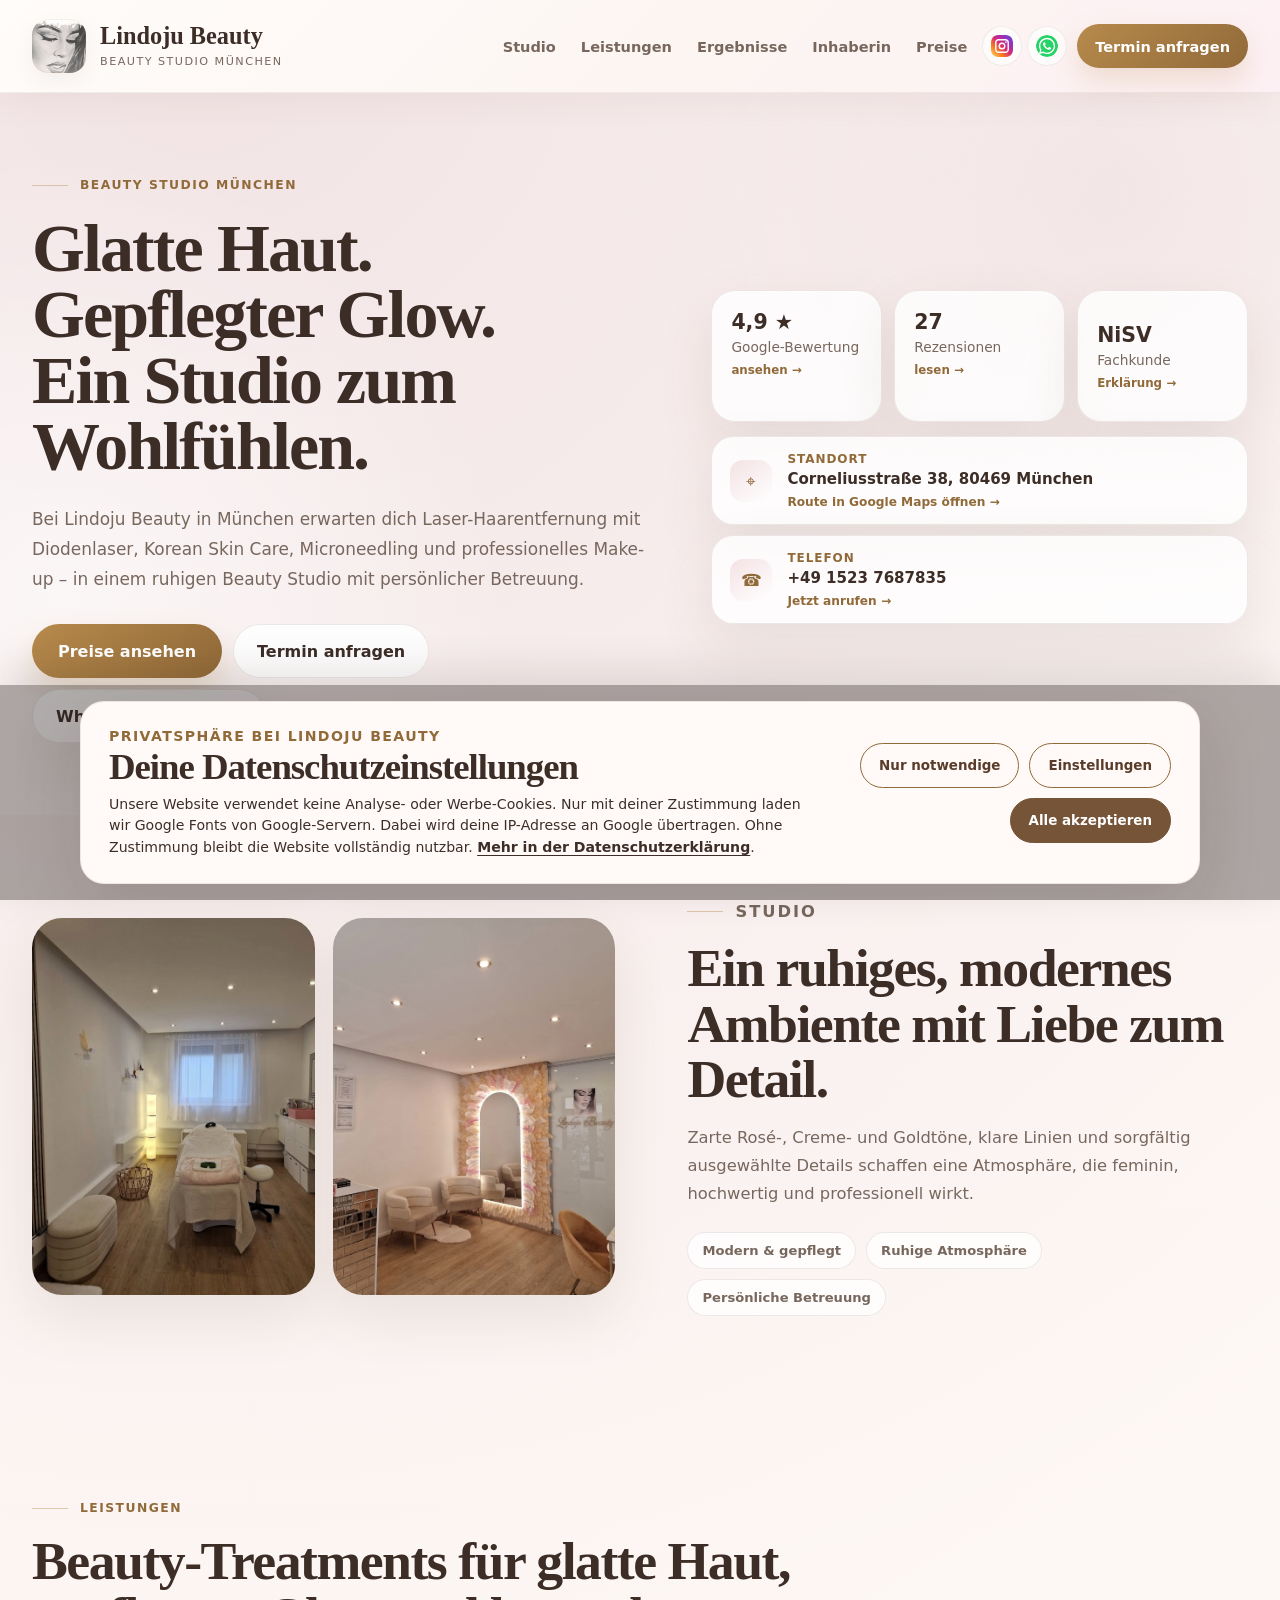
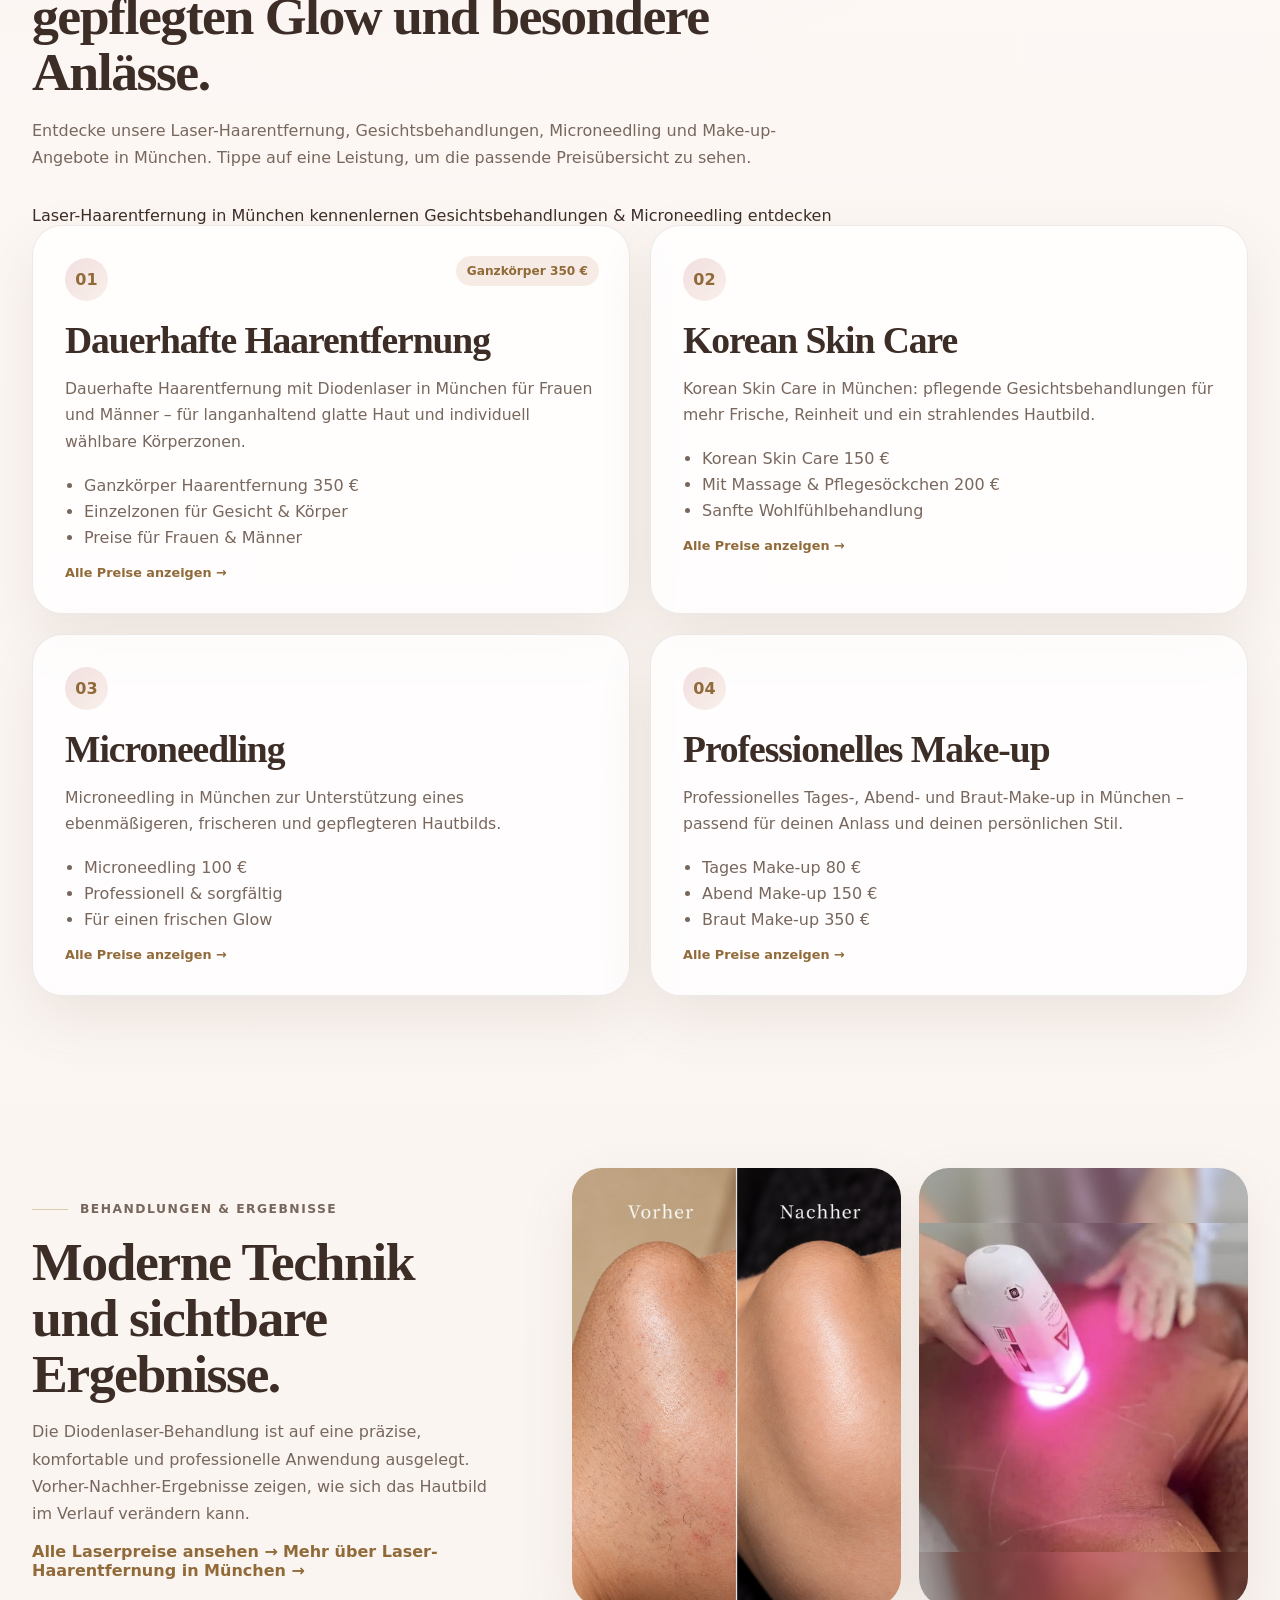
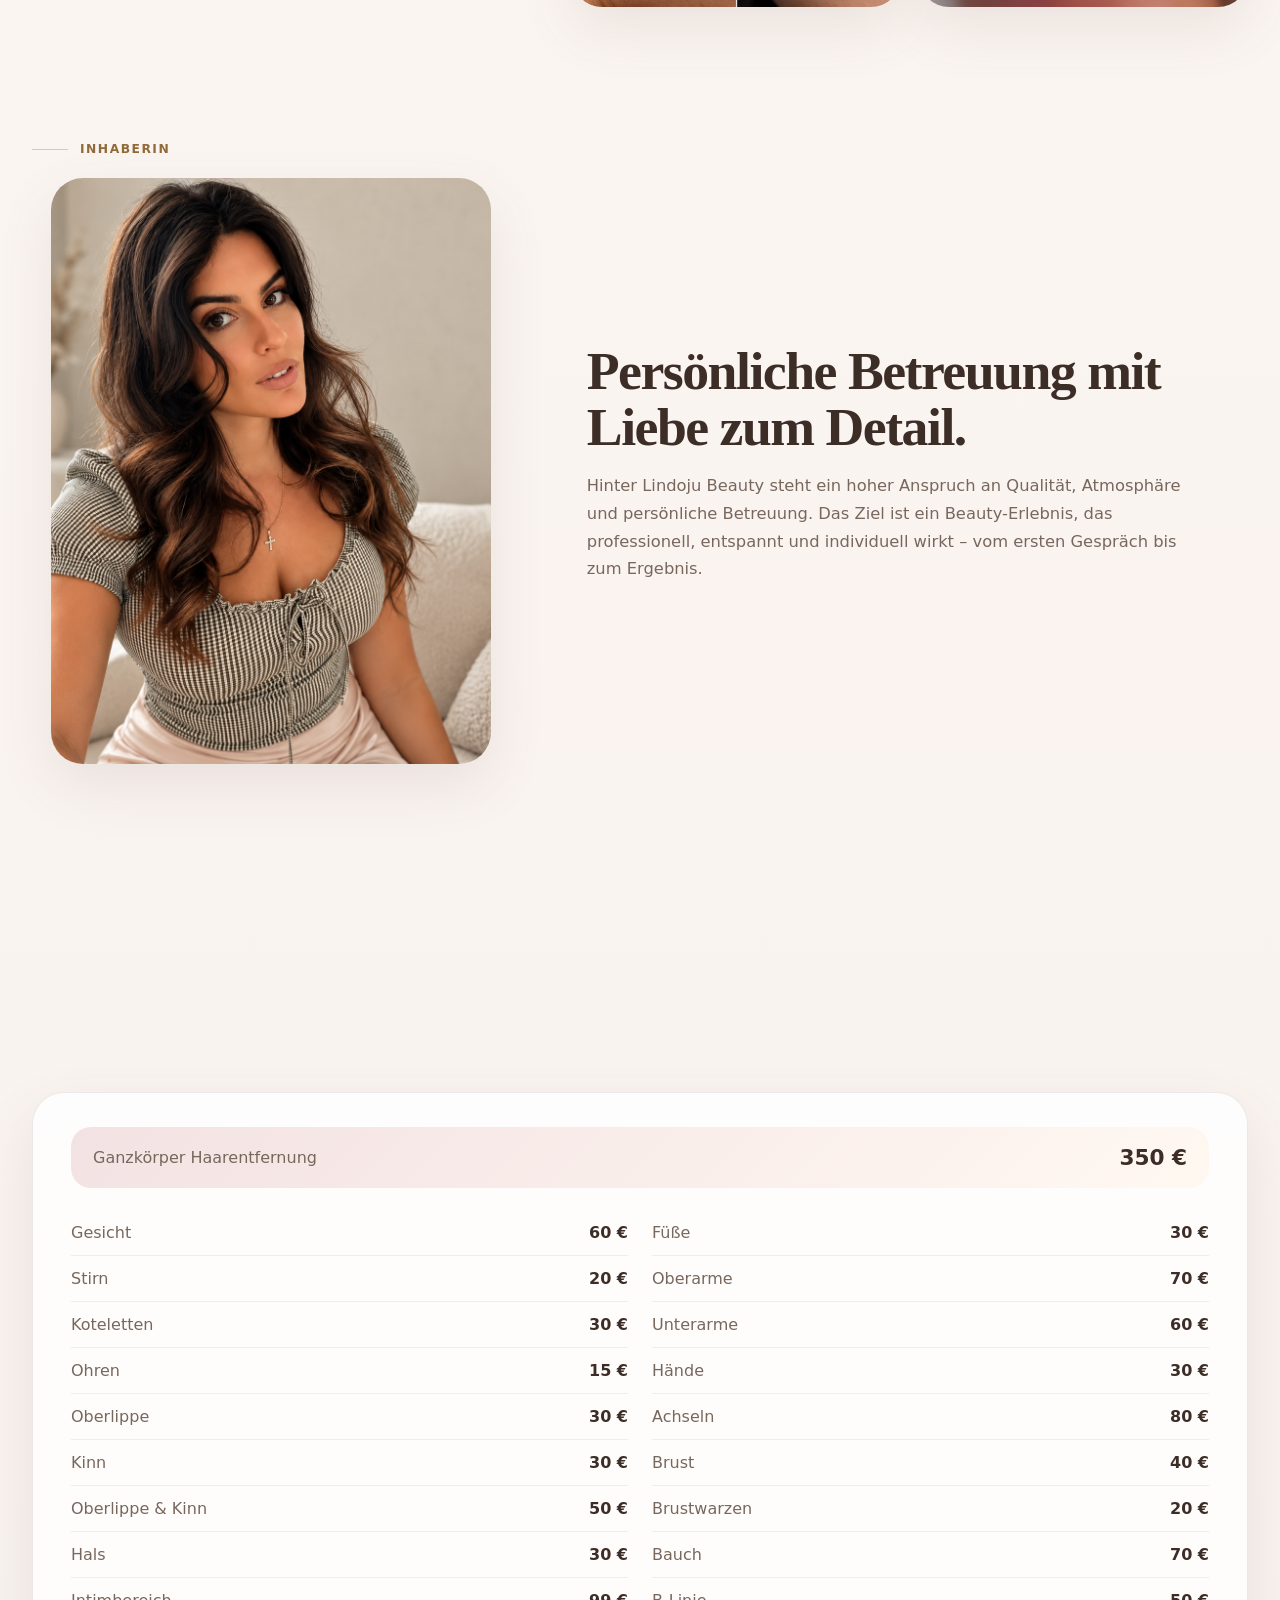
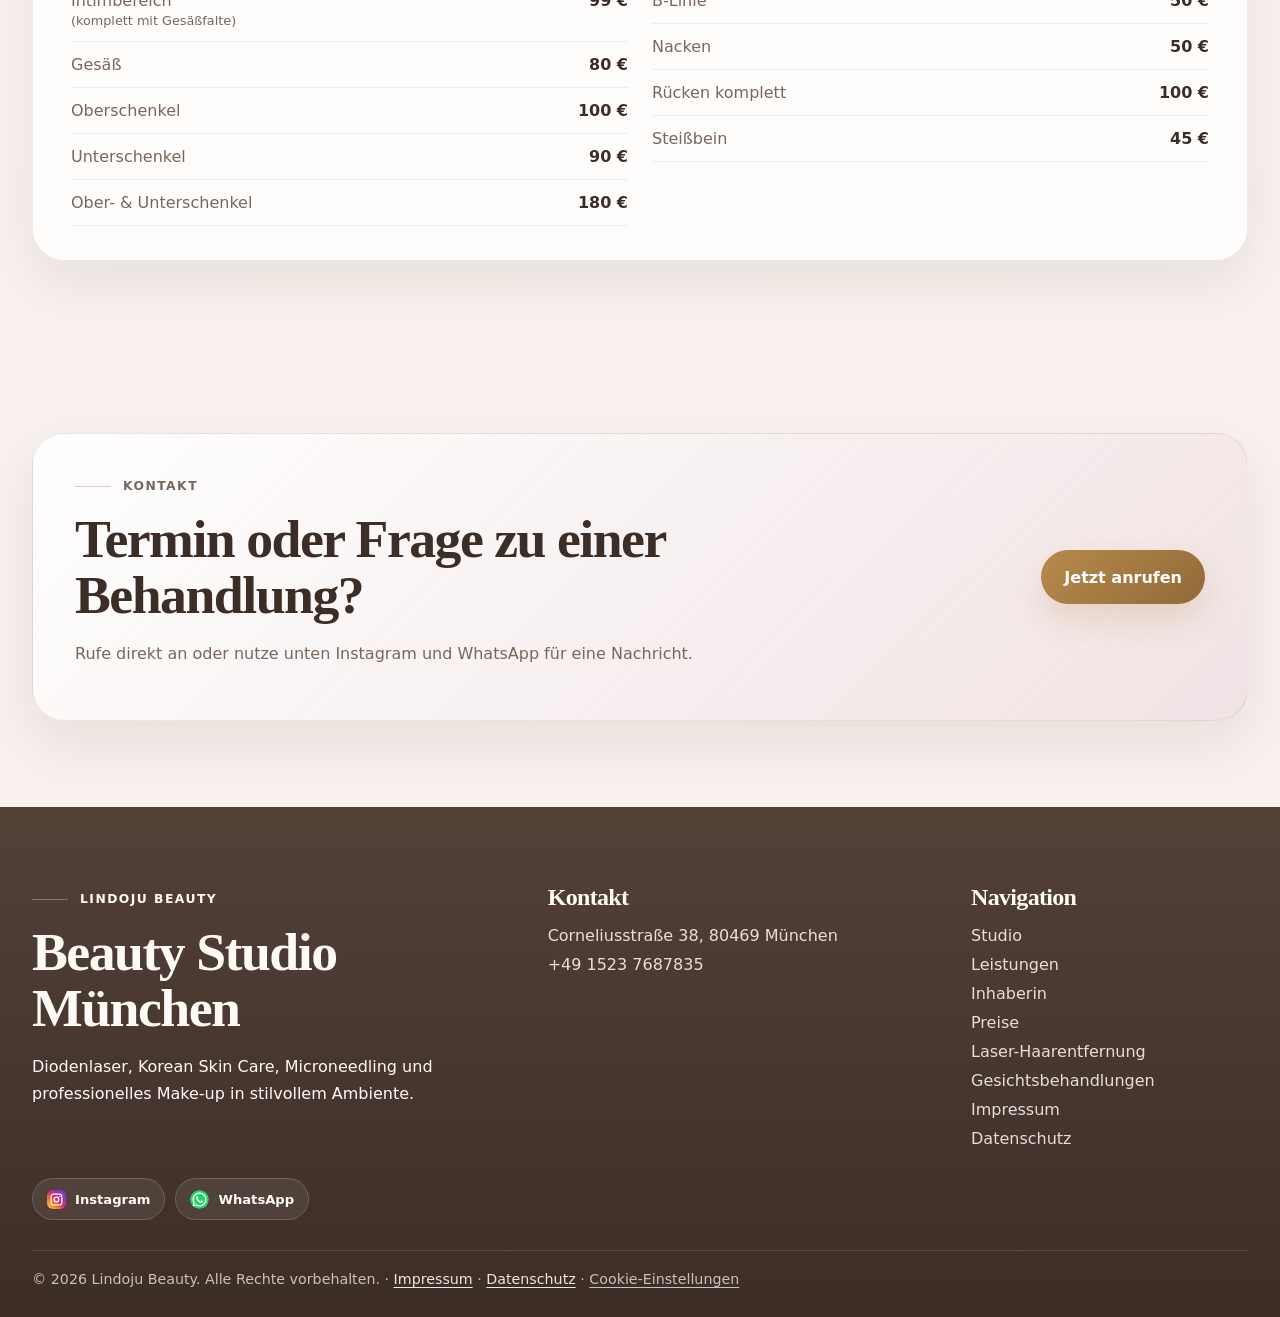
==== commit bf1ccc24: "SEO: link laser and facial treatment pages from homepage without altering price tabs" ====
--- a/index.html
+++ b/index.html
@@ -223,6 +223,11 @@
             <p>Entdecke unsere Laser-Haarentfernung, Gesichtsbehandlungen, Microneedling und Make-up-Angebote in München. Tippe auf eine Leistung, um die passende Preisübersicht zu sehen.</p>
           </div>
 
+          <div class="seo-service-links" aria-label="Detaillierte Informationen zu Behandlungen">
+            <a href="laser-haarentfernung-muenchen.html">Laser-Haarentfernung in München kennenlernen</a>
+            <a href="gesichtsbehandlungen-muenchen.html">Gesichtsbehandlungen &amp; Microneedling entdecken</a>
+          </div>
+
           <div class="service-grid">
             <article class="service-card price-jump reveal" data-price-tab="women" tabindex="0" role="button" aria-label="Alle Preise für dauerhafte Haarentfernung anzeigen">
               <span class="service-index">01</span>
@@ -283,6 +288,7 @@
             <h2>Moderne Technik und sichtbare Ergebnisse.</h2>
             <p>Die Diodenlaser-Behandlung ist auf eine präzise, komfortable und professionelle Anwendung ausgelegt. Vorher-Nachher-Ergebnisse zeigen, wie sich das Hautbild im Verlauf verändern kann.</p>
             <button class="text-link price-jump-link" type="button" data-price-tab="women">Alle Laserpreise ansehen →</button>
+            <a class="text-link seo-treatment-link" href="laser-haarentfernung-muenchen.html">Mehr über Laser-Haarentfernung in München →</a>
           </div>
           <div class="treatment-gallery reveal delay-1">
             <figure class="before-after-card"><img class="before-after-image" src="before-after-clean.jpg?v=18" alt="Vorher-Nachher-Aufnahme zur Laser-Haarentfernung mit Diodenlaser bei Lindoju Beauty"></figure>
@@ -435,6 +441,8 @@
             <li><a href="#leistungen">Leistungen</a></li>
             <li><a href="#inhaberin">Inhaberin</a></li>
             <li><a href="#preise">Preise</a></li>
+            <li><a href="laser-haarentfernung-muenchen.html">Laser-Haarentfernung</a></li>
+            <li><a href="gesichtsbehandlungen-muenchen.html">Gesichtsbehandlungen</a></li>
             <li><a href="impressum.html">Impressum</a></li>
             <li><a href="datenschutz.html">Datenschutz</a></li>
           </ul>
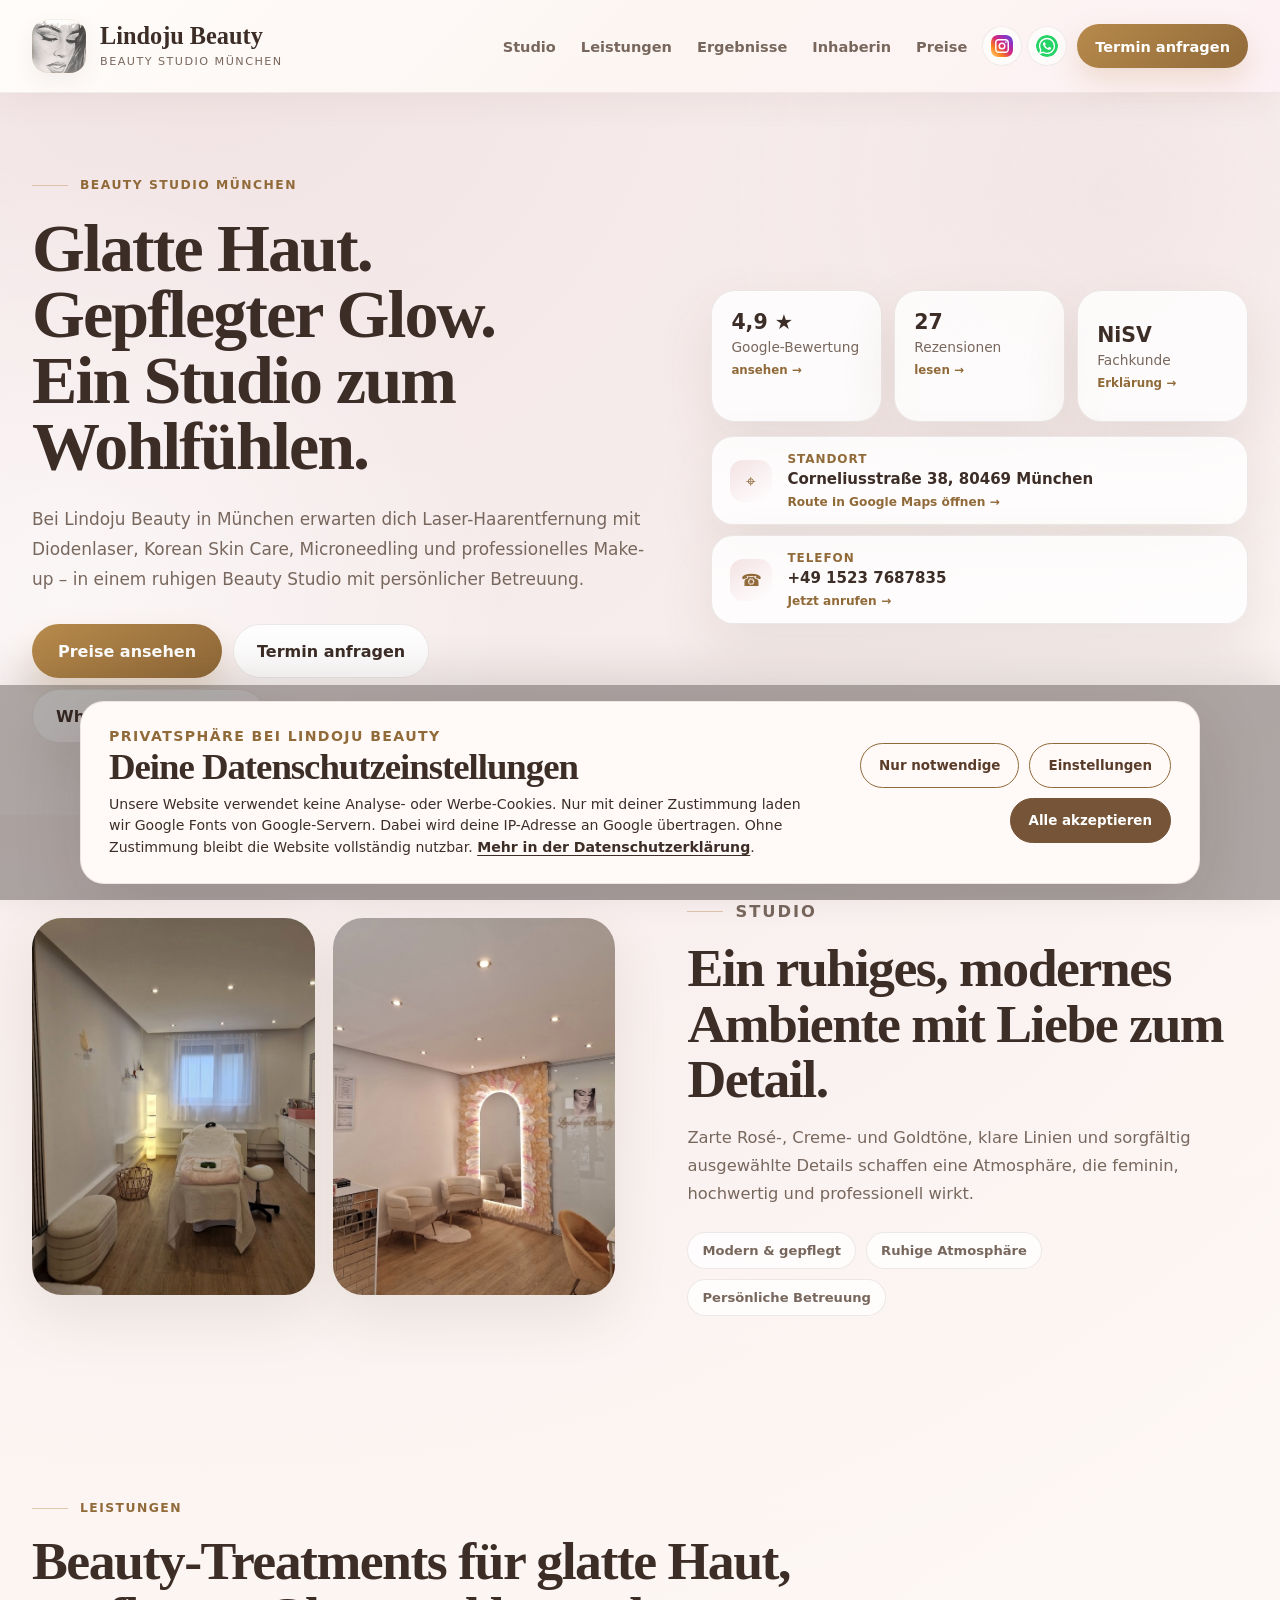
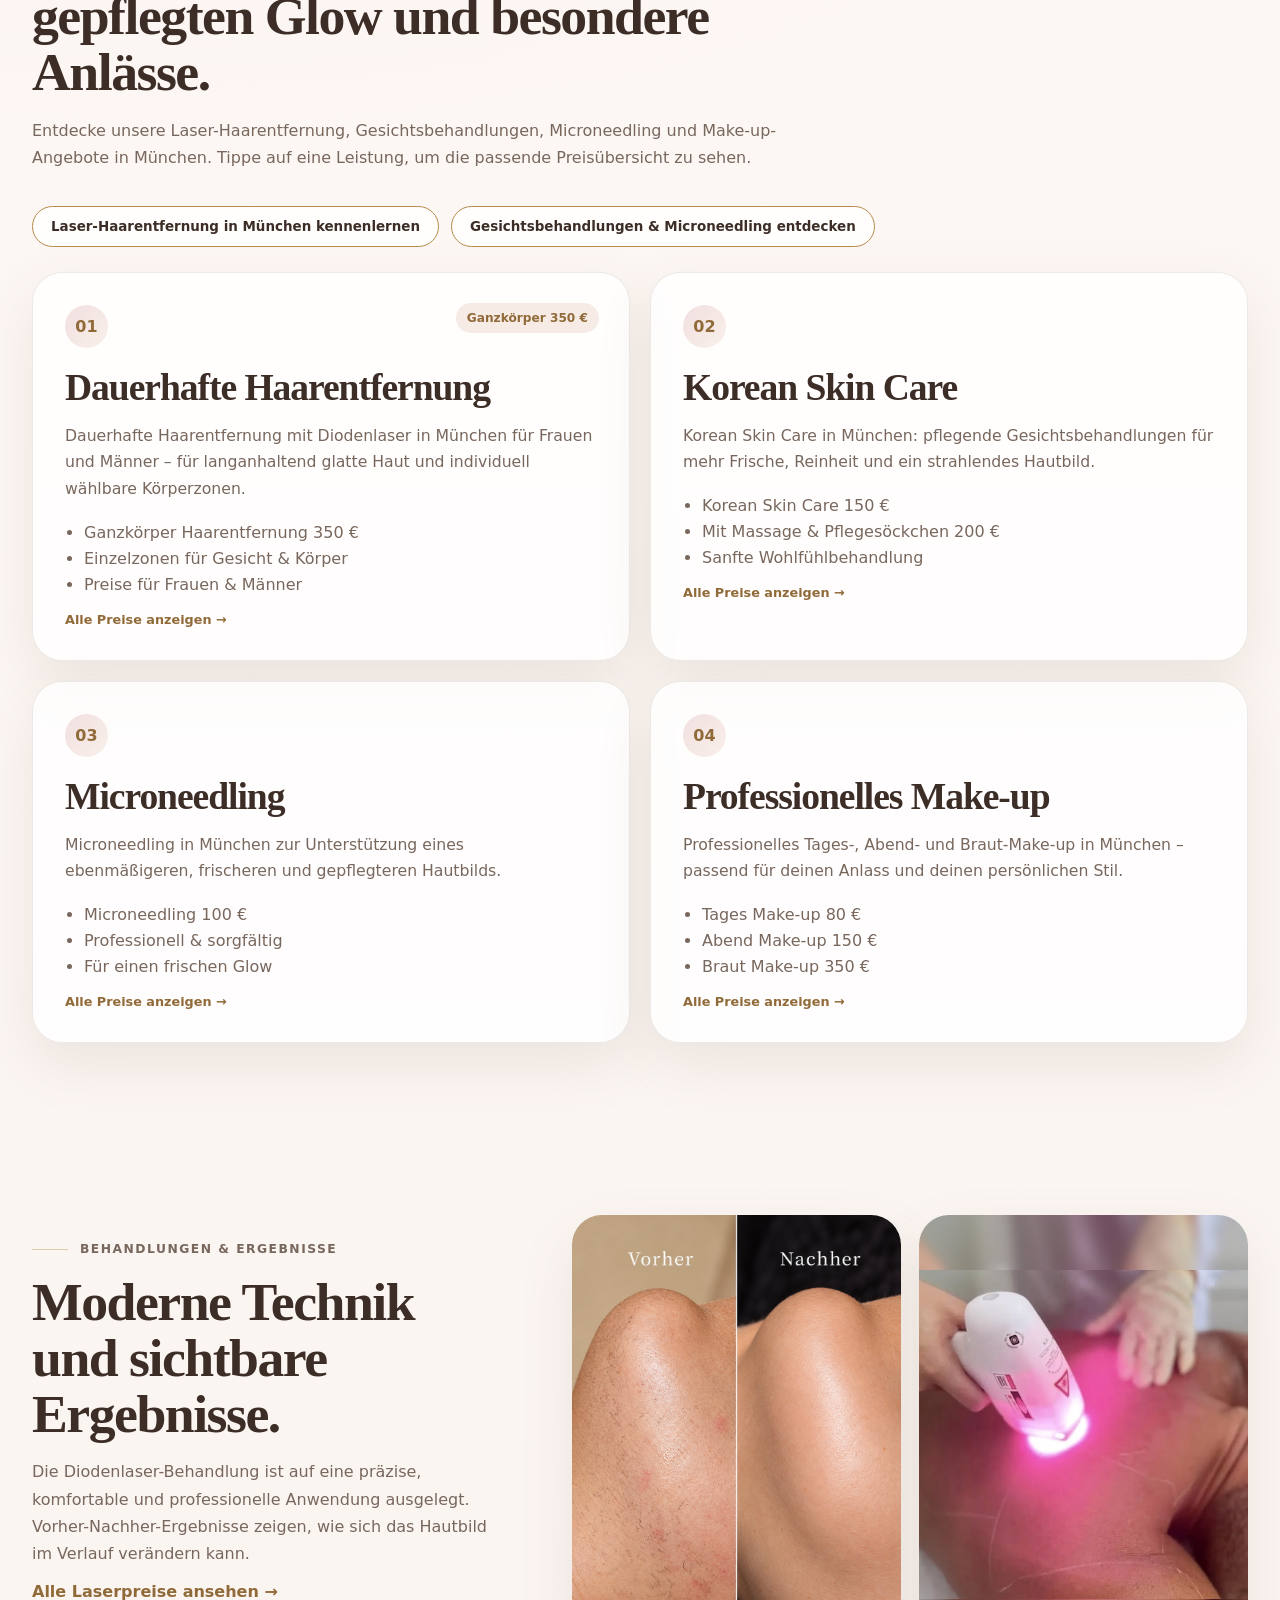
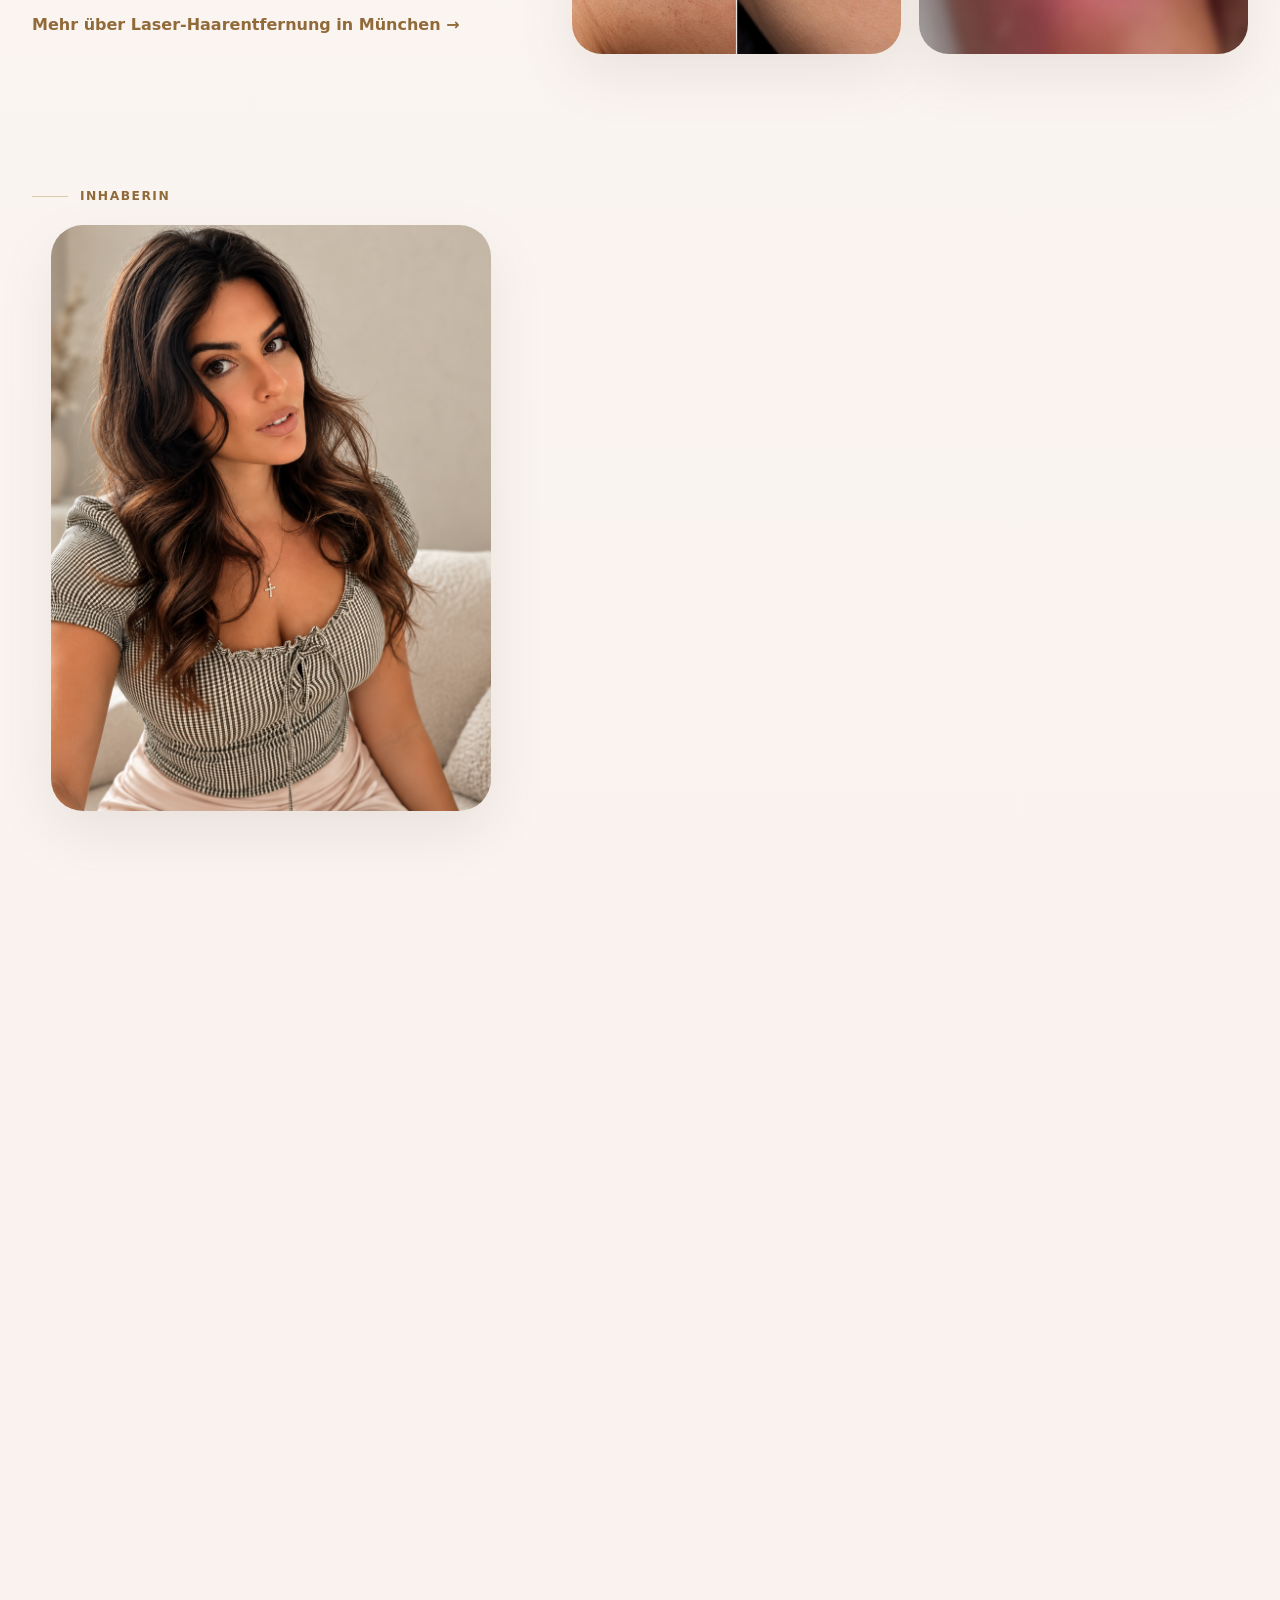
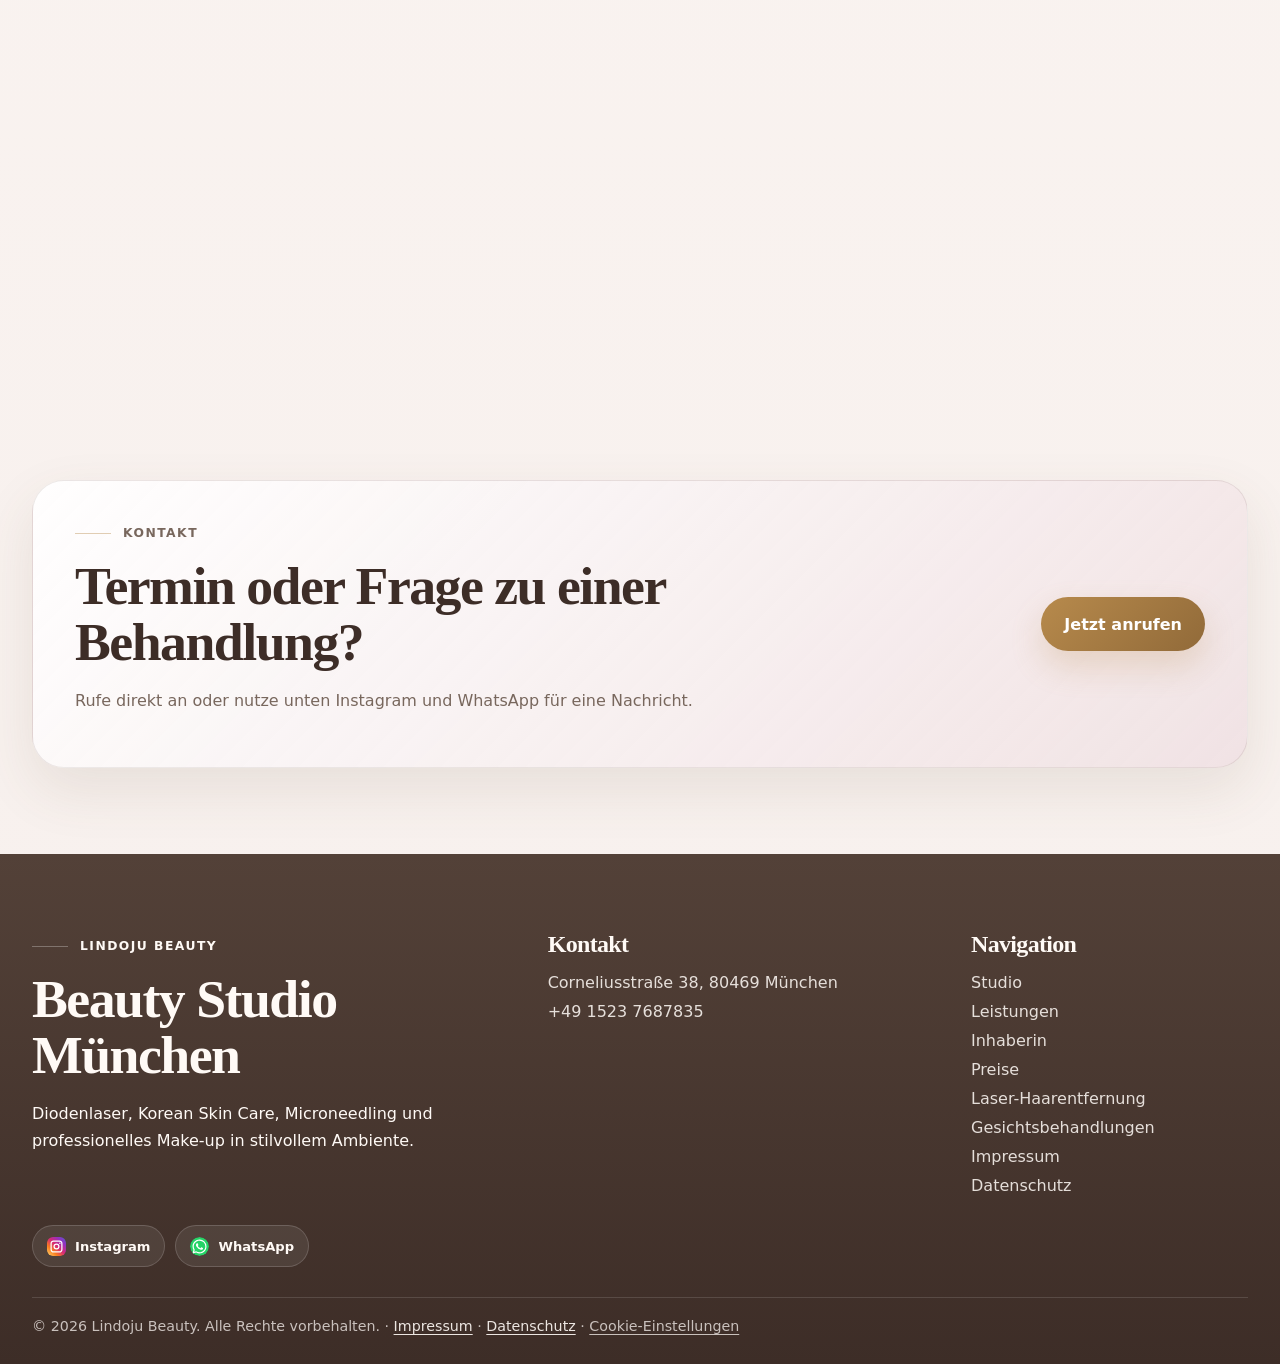
==== commit fd7e3b50: "Cache-bust updated homepage styles and price-section navigation" ====
--- a/index.html
+++ b/index.html
@@ -93,7 +93,7 @@
 }
   </script>
   <link rel="icon" type="image/png" href="favicon.png">
-  <link rel="stylesheet" href="styles.css?v=21">
+  <link rel="stylesheet" href="styles.css?v=22">
 </head>
 <body>
   <div class="site-shell">
@@ -492,7 +492,7 @@
     </div>
   </div>
 
-  <script src="script.js?v=20"></script>
+  <script src="script.js?v=21"></script>
   <script src="consent.js?v=2"></script>
 </body>
 </html>
--- a/styles.css
+++ b/styles.css
@@ -915,3 +915,10 @@
 .legal-card a{color:var(--gold-deep);text-decoration:underline;text-underline-offset:3px}
 .legal-card ul{margin:0 0 16px;padding-left:23px;color:var(--muted);line-height:1.7}
 @media(max-width:760px){.privacy-banner{padding:10px;max-height:85dvh}.privacy-banner-inner{display:block;padding:18px;border-radius:18px}.privacy-actions{max-width:none;min-width:0;justify-content:stretch;margin-top:15px;display:grid;grid-template-columns:1fr 1fr}.privacy-action{padding:11px 12px}.privacy-action-accept{grid-column:1/-1}.privacy-action-save{grid-column:1/-1}.privacy-banner h2{font-size:1.9rem}.privacy-banner p{font-size:.83rem}}
+
+/* Links zu den eigenständigen SEO-Behandlungsseiten auf der Startseite */
+.seo-service-links{display:flex;flex-wrap:wrap;gap:12px;margin:8px 0 25px}
+.seo-service-links a{display:inline-flex;align-items:center;justify-content:center;padding:12px 18px;border-radius:999px;border:1px solid var(--gold);background:rgba(255,255,255,.86);color:var(--text);font-size:.84rem;font-weight:800;text-decoration:none;transition:background .18s,border-color .18s}
+.seo-service-links a:hover,.seo-service-links a:focus-visible{background:#f2e4da;border-color:var(--gold-deep)}
+.seo-treatment-link{display:inline-flex;margin:14px 0 0}
+@media(max-width:650px){.seo-service-links{display:grid;grid-template-columns:1fr;gap:9px}.seo-service-links a{width:100%;text-align:center}}
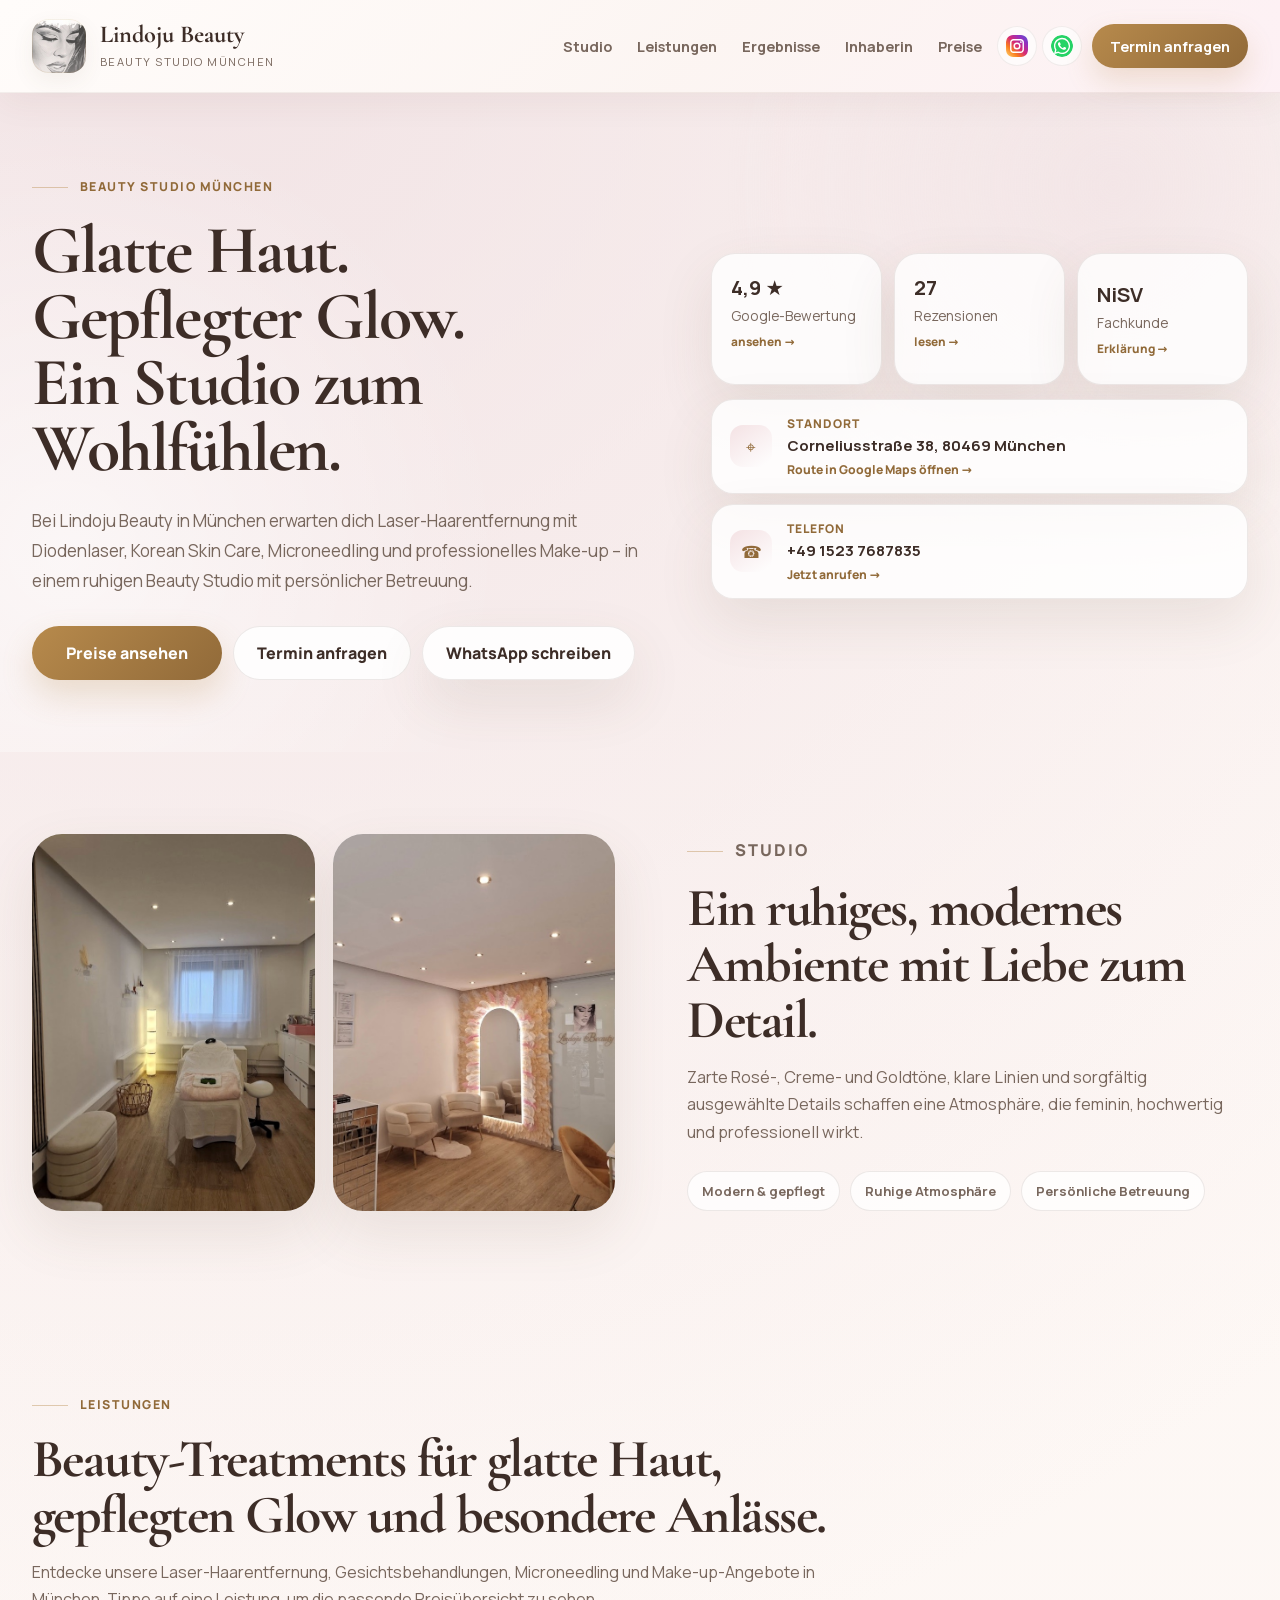
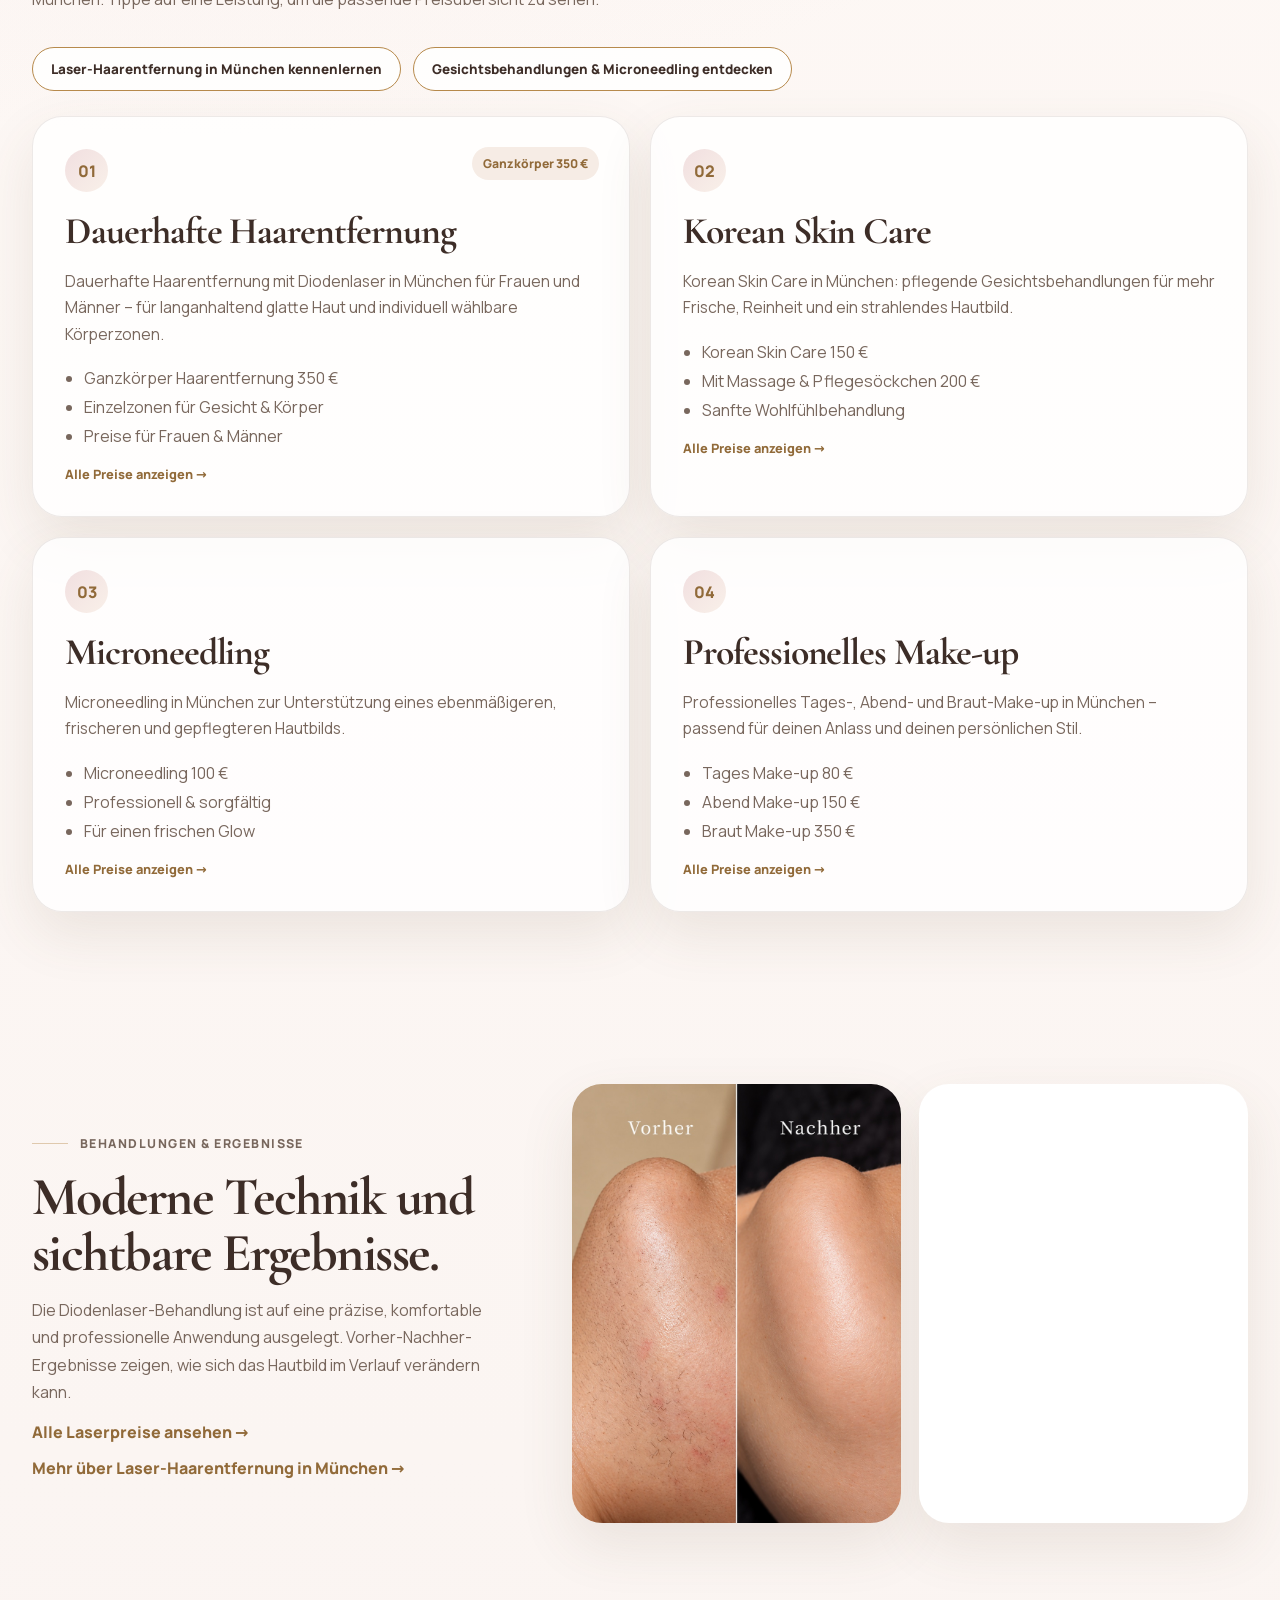
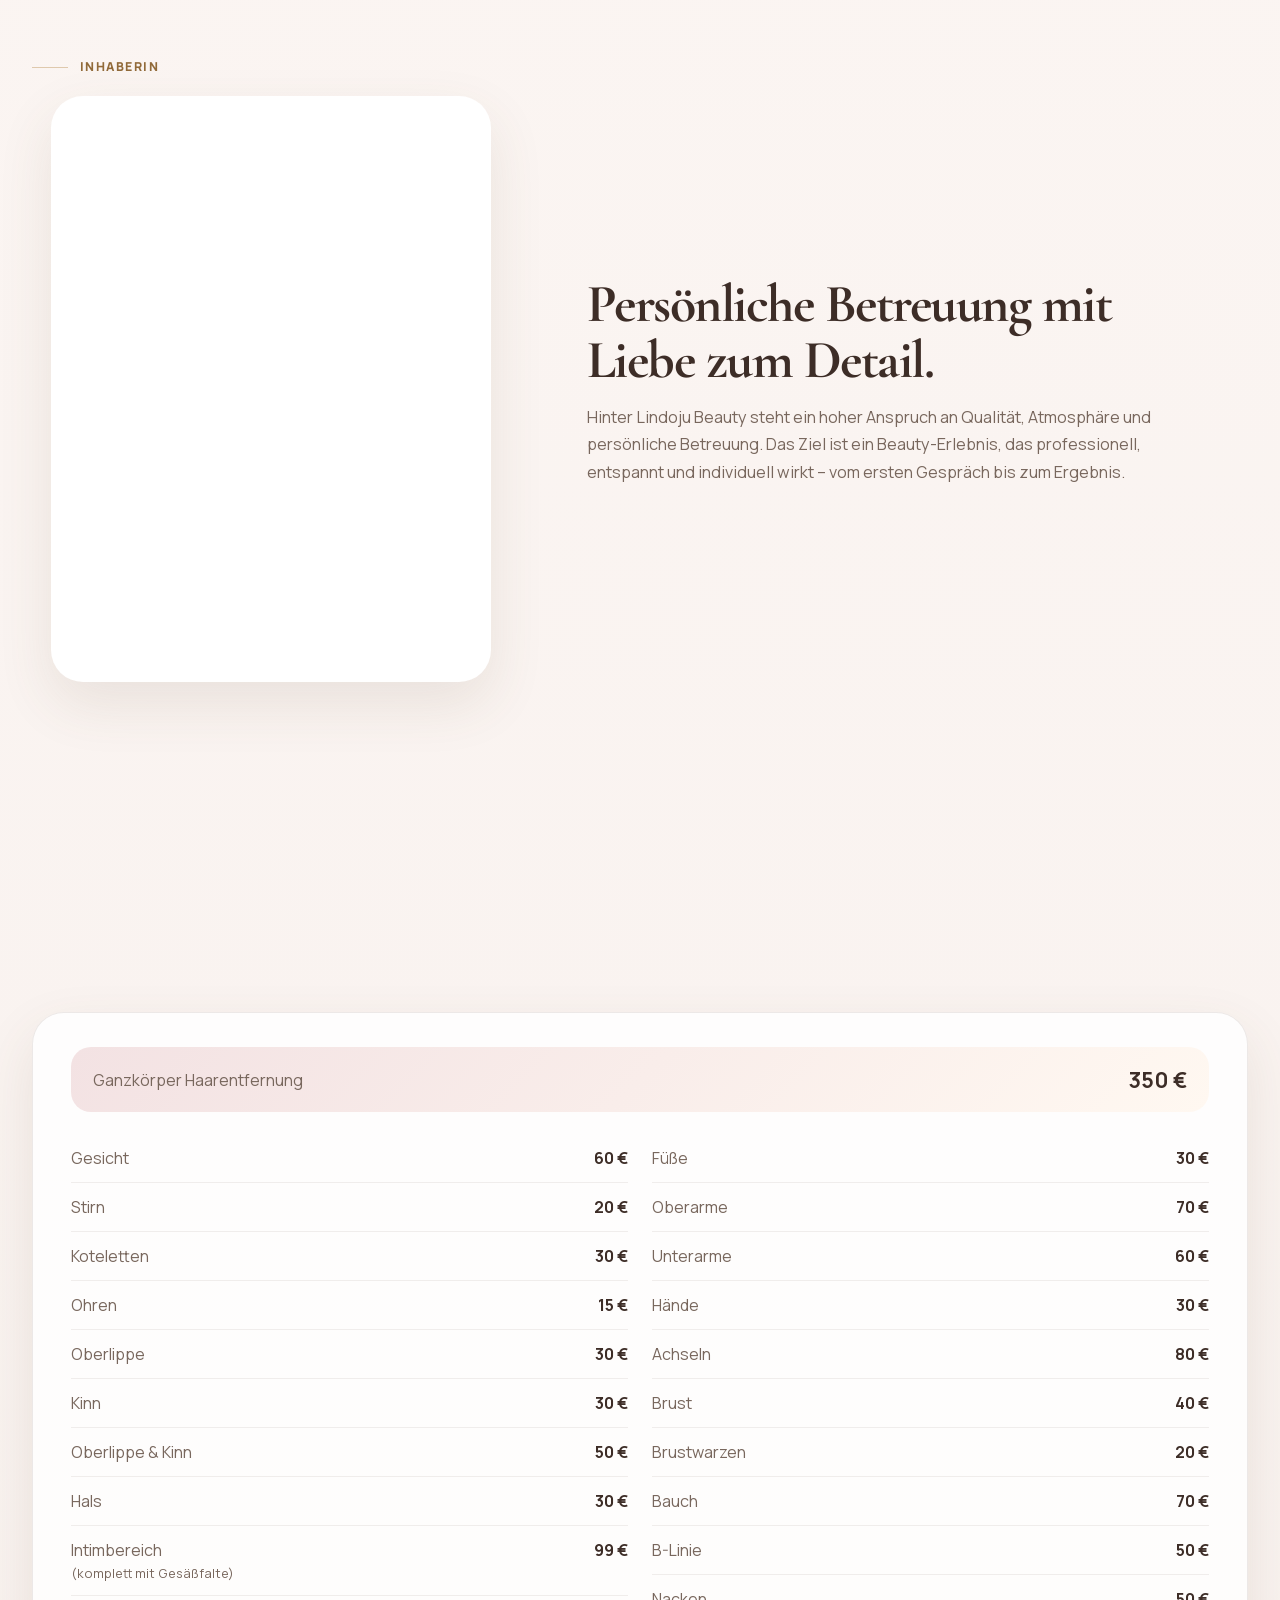
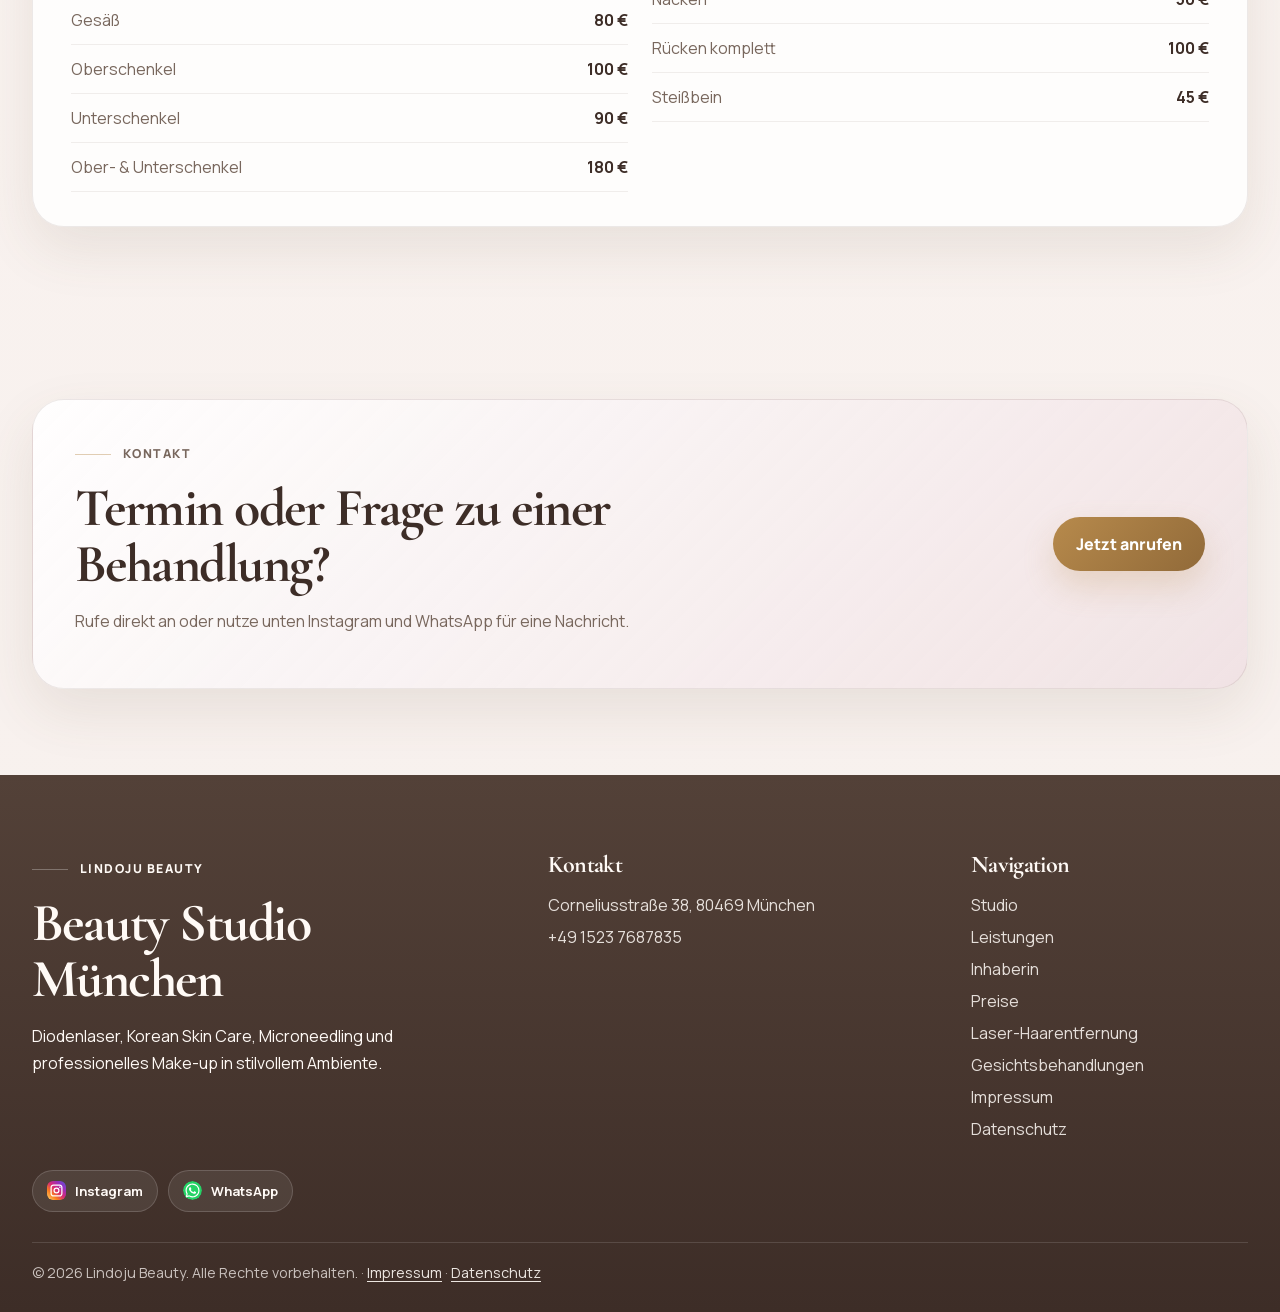
==== commit 9587b4f7: "Privacy and speed: local fonts, remove obsolete consent banner, optimize image loading" ====
--- a/index.html
+++ b/index.html
@@ -92,8 +92,10 @@
   }
 }
   </script>
+  <link rel="preload" href="fonts/manrope-latin-400-700.woff2" as="font" type="font/woff2" crossorigin>
+  <link rel="preload" href="fonts/cormorant-garamond-latin-700.woff2" as="font" type="font/woff2" crossorigin>
   <link rel="icon" type="image/png" href="favicon.png">
-  <link rel="stylesheet" href="styles.css?v=22">
+  <link rel="stylesheet" href="styles.css?v=23">
 </head>
 <body>
   <div class="site-shell">
@@ -199,8 +201,8 @@
       <section class="section studio-section" id="studio">
         <div class="container studio-grid">
           <div class="studio-gallery reveal">
-            <figure><img src="treatment-room.jpg" alt="Heller Behandlungsraum von Lindoju Beauty"></figure>
-            <figure><img src="studio-lounge.jpg" alt="Eleganter Studio- und Wartebereich von Lindoju Beauty"></figure>
+            <figure><img src="treatment-room.jpg" alt="Heller Behandlungsraum von Lindoju Beauty" width="709" height="860" loading="lazy" decoding="async"></figure>
+            <figure><img src="studio-lounge.jpg" alt="Eleganter Studio- und Wartebereich von Lindoju Beauty" width="709" height="865" loading="lazy" decoding="async"></figure>
           </div>
           <div class="studio-copy reveal delay-1">
             <p class="eyebrow">Studio</p>
@@ -291,8 +293,8 @@
             <a class="text-link seo-treatment-link" href="laser-haarentfernung-muenchen.html">Mehr über Laser-Haarentfernung in München →</a>
           </div>
           <div class="treatment-gallery reveal delay-1">
-            <figure class="before-after-card"><img class="before-after-image" src="before-after-clean.jpg?v=18" alt="Vorher-Nachher-Aufnahme zur Laser-Haarentfernung mit Diodenlaser bei Lindoju Beauty"></figure>
-            <figure><img src="diode-laser-clean.jpg" alt="Diodenlaser für Laser-Haarentfernung bei Lindoju Beauty in München"></figure>
+            <figure class="before-after-card"><img class="before-after-image" src="before-after-clean.jpg?v=18" alt="Vorher-Nachher-Aufnahme zur Laser-Haarentfernung mit Diodenlaser bei Lindoju Beauty" width="900" height="1200" loading="lazy" decoding="async"></figure>
+            <figure><img src="diode-laser-clean.jpg" alt="Diodenlaser für Laser-Haarentfernung bei Lindoju Beauty in München" width="900" height="1200" loading="lazy" decoding="async"></figure>
           </div>
         </div>
       </section>
@@ -303,7 +305,7 @@
           <div class="founder-grid">
             <div class="founder-media reveal">
               <figure class="founder-card">
-                <img src="founder-portrait.png" alt="Inhaberin von Lindoju Beauty">
+                <img src="founder-portrait.png" alt="Inhaberin von Lindoju Beauty" loading="lazy" decoding="async">
               </figure>
             </div>
             <div class="founder-copy reveal delay-1">
@@ -458,30 +460,10 @@
           <span>WhatsApp</span>
         </a>
       </div>
-      <div class="container footer-bottom">© <span id="year"></span> Lindoju Beauty. Alle Rechte vorbehalten. <span aria-hidden="true">·</span> <a href="impressum.html">Impressum</a> <span aria-hidden="true">·</span> <a href="datenschutz.html">Datenschutz</a> <span aria-hidden="true">·</span> <button type="button" class="privacy-settings-link" data-privacy-open>Cookie-Einstellungen</button></div>
+      <div class="container footer-bottom">© <span id="year"></span> Lindoju Beauty. Alle Rechte vorbehalten. <span aria-hidden="true">·</span> <a href="impressum.html">Impressum</a> <span aria-hidden="true">·</span> <a href="datenschutz.html">Datenschutz</a></div>
     </footer>
   </div>
-
-  <section class="privacy-banner" id="privacy-banner" role="region" aria-labelledby="privacy-title" aria-describedby="privacy-description">
-    <div class="privacy-banner-inner">
-      <div class="privacy-banner-copy">
-        <p class="privacy-kicker">Privatsphäre bei Lindoju Beauty</p>
-        <h2 id="privacy-title">Deine Datenschutzeinstellungen</h2>
-        <p id="privacy-description">Unsere Website verwendet keine Analyse- oder Werbe-Cookies. Nur mit deiner Zustimmung laden wir Google Fonts von Google-Servern. Dabei wird deine IP-Adresse an Google übertragen. Ohne Zustimmung bleibt die Website vollständig nutzbar. <a href="datenschutz.html">Mehr in der Datenschutzerklärung</a>.</p>
-        <div class="privacy-details" id="privacy-details" hidden>
-          <label class="privacy-choice"><input type="checkbox" id="privacy-fonts-optin"><span><strong>Externe Schriftarten (Google Fonts)</strong><small>Optional: Verbindung zu Google zur Darstellung der Web-Schriftarten. Ohne Einwilligung werden lokale Standardschriftarten verwendet.</small></span></label>
-          <p class="privacy-essential">Notwendig: Deine Auswahl wird ausschließlich in diesem Browser gespeichert, damit wir dich nicht bei jedem Besuch erneut fragen.</p>
-        </div>
-      </div>
-      <div class="privacy-actions">
-        <button type="button" class="privacy-action privacy-action-neutral" data-privacy-reject>Nur notwendige</button>
-        <button type="button" class="privacy-action privacy-action-neutral" data-privacy-settings>Einstellungen</button>
-        <button type="button" class="privacy-action privacy-action-accept" data-privacy-accept>Alle akzeptieren</button>
-        <button type="button" class="privacy-action privacy-action-save" data-privacy-save hidden>Auswahl speichern</button>
-      </div>
-    </div>
-  </section>
-  <div class="modal" id="nisv-modal" aria-hidden="true" role="dialog" aria-modal="true" aria-labelledby="nisv-title">
+<div class="modal" id="nisv-modal" aria-hidden="true" role="dialog" aria-modal="true" aria-labelledby="nisv-title">
     <div class="modal-backdrop" data-close-nisv></div>
     <div class="modal-card" role="document">
       <button class="modal-close" type="button" aria-label="Erklärung schließen" data-close-nisv>×</button>
@@ -493,6 +475,6 @@
   </div>
 
   <script src="script.js?v=21"></script>
-  <script src="consent.js?v=2"></script>
+  <script>try{localStorage.removeItem("lindoju-privacy-choice-v1")}catch(_){}</script>
 </body>
 </html>
--- a/styles.css
+++ b/styles.css
@@ -1,3 +1,9 @@
+/* Locally hosted, OFL-licensed original fonts: no third-party font request. */
+@font-face{font-family:"Manrope";font-style:normal;font-weight:400 700;font-display:swap;src:url("fonts/manrope-latin-400-700.woff2") format("woff2")}
+@font-face{font-family:"Manrope";font-style:normal;font-weight:800;font-display:swap;src:url("fonts/manrope-latin-800.woff2") format("woff2")}
+@font-face{font-family:"Cormorant Garamond";font-style:normal;font-weight:500;font-display:swap;src:url("fonts/cormorant-garamond-latin-500.woff2") format("woff2")}
+@font-face{font-family:"Cormorant Garamond";font-style:normal;font-weight:600;font-display:swap;src:url("fonts/cormorant-garamond-latin-600.woff2") format("woff2")}
+@font-face{font-family:"Cormorant Garamond";font-style:normal;font-weight:700;font-display:swap;src:url("fonts/cormorant-garamond-latin-700.woff2") format("woff2")}
 :root {
   --bg:#f7f0ed;
   --bg-soft:#fcf8f5;
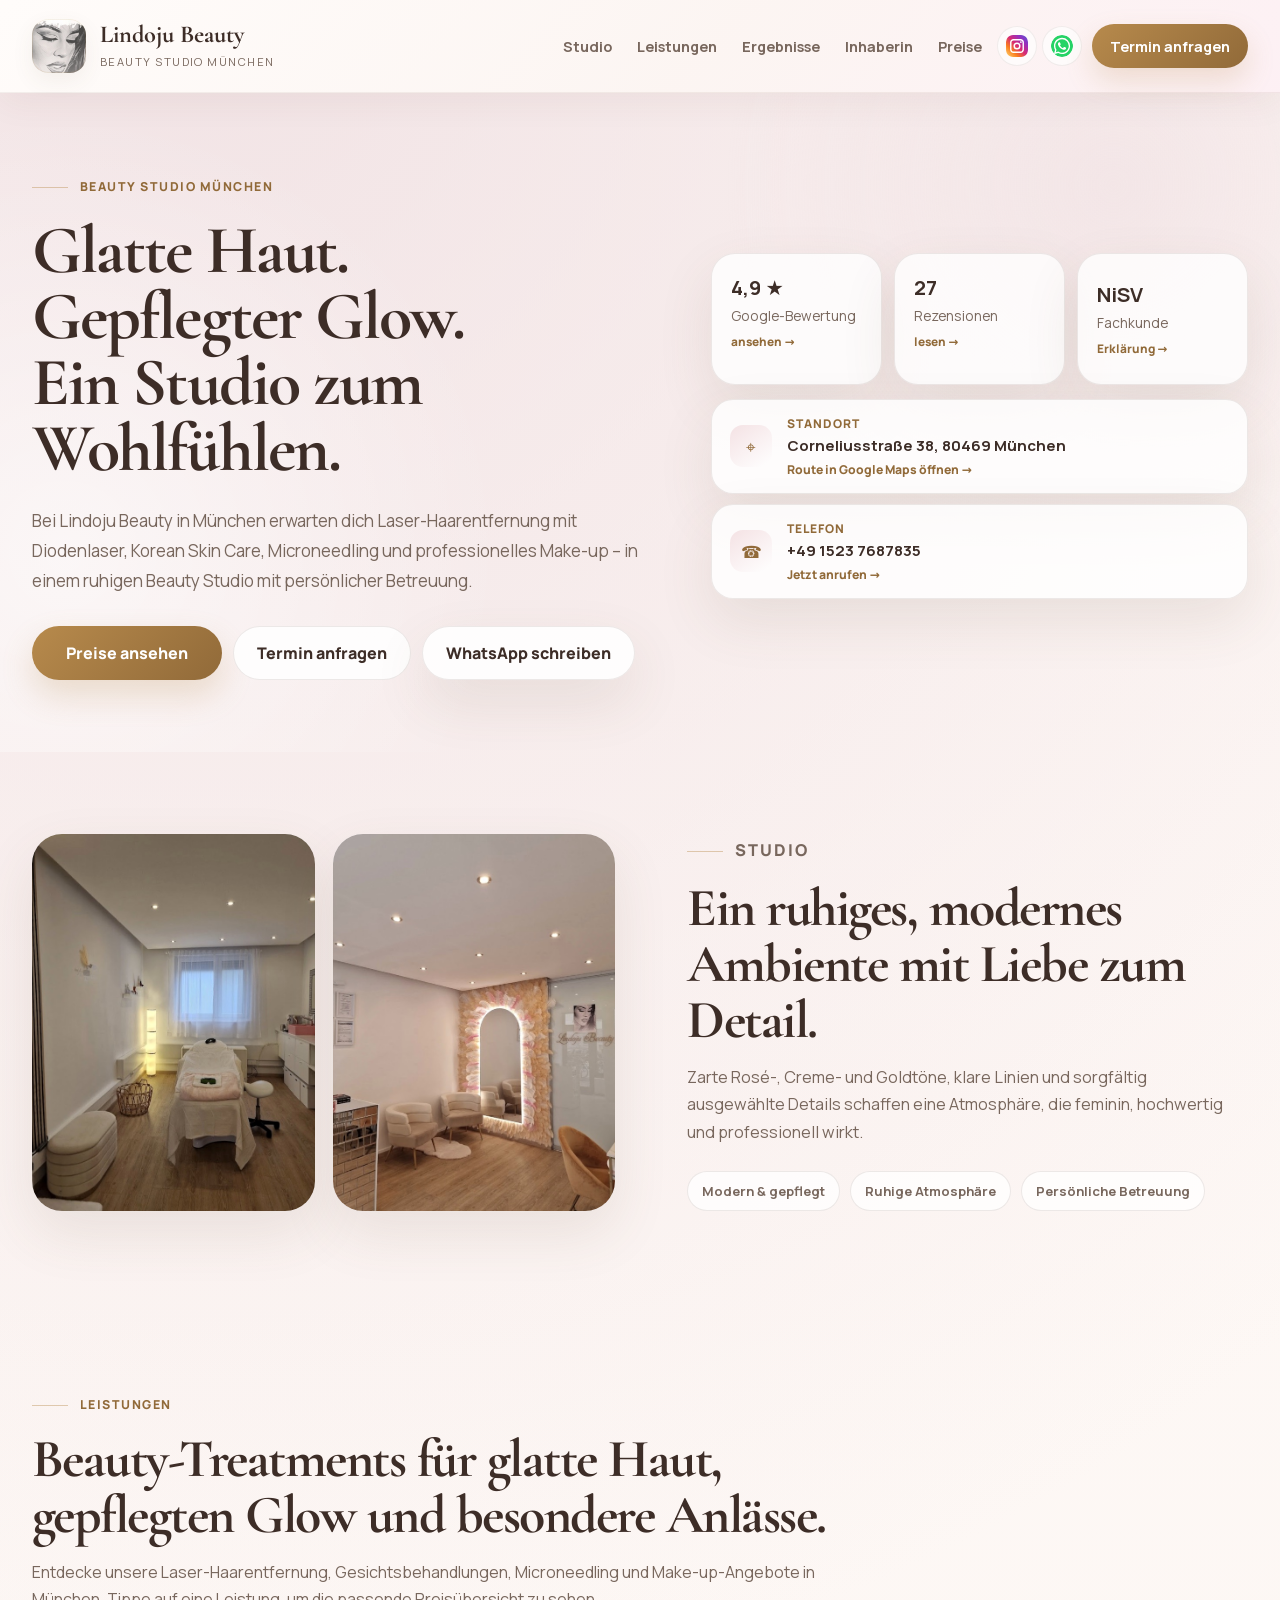
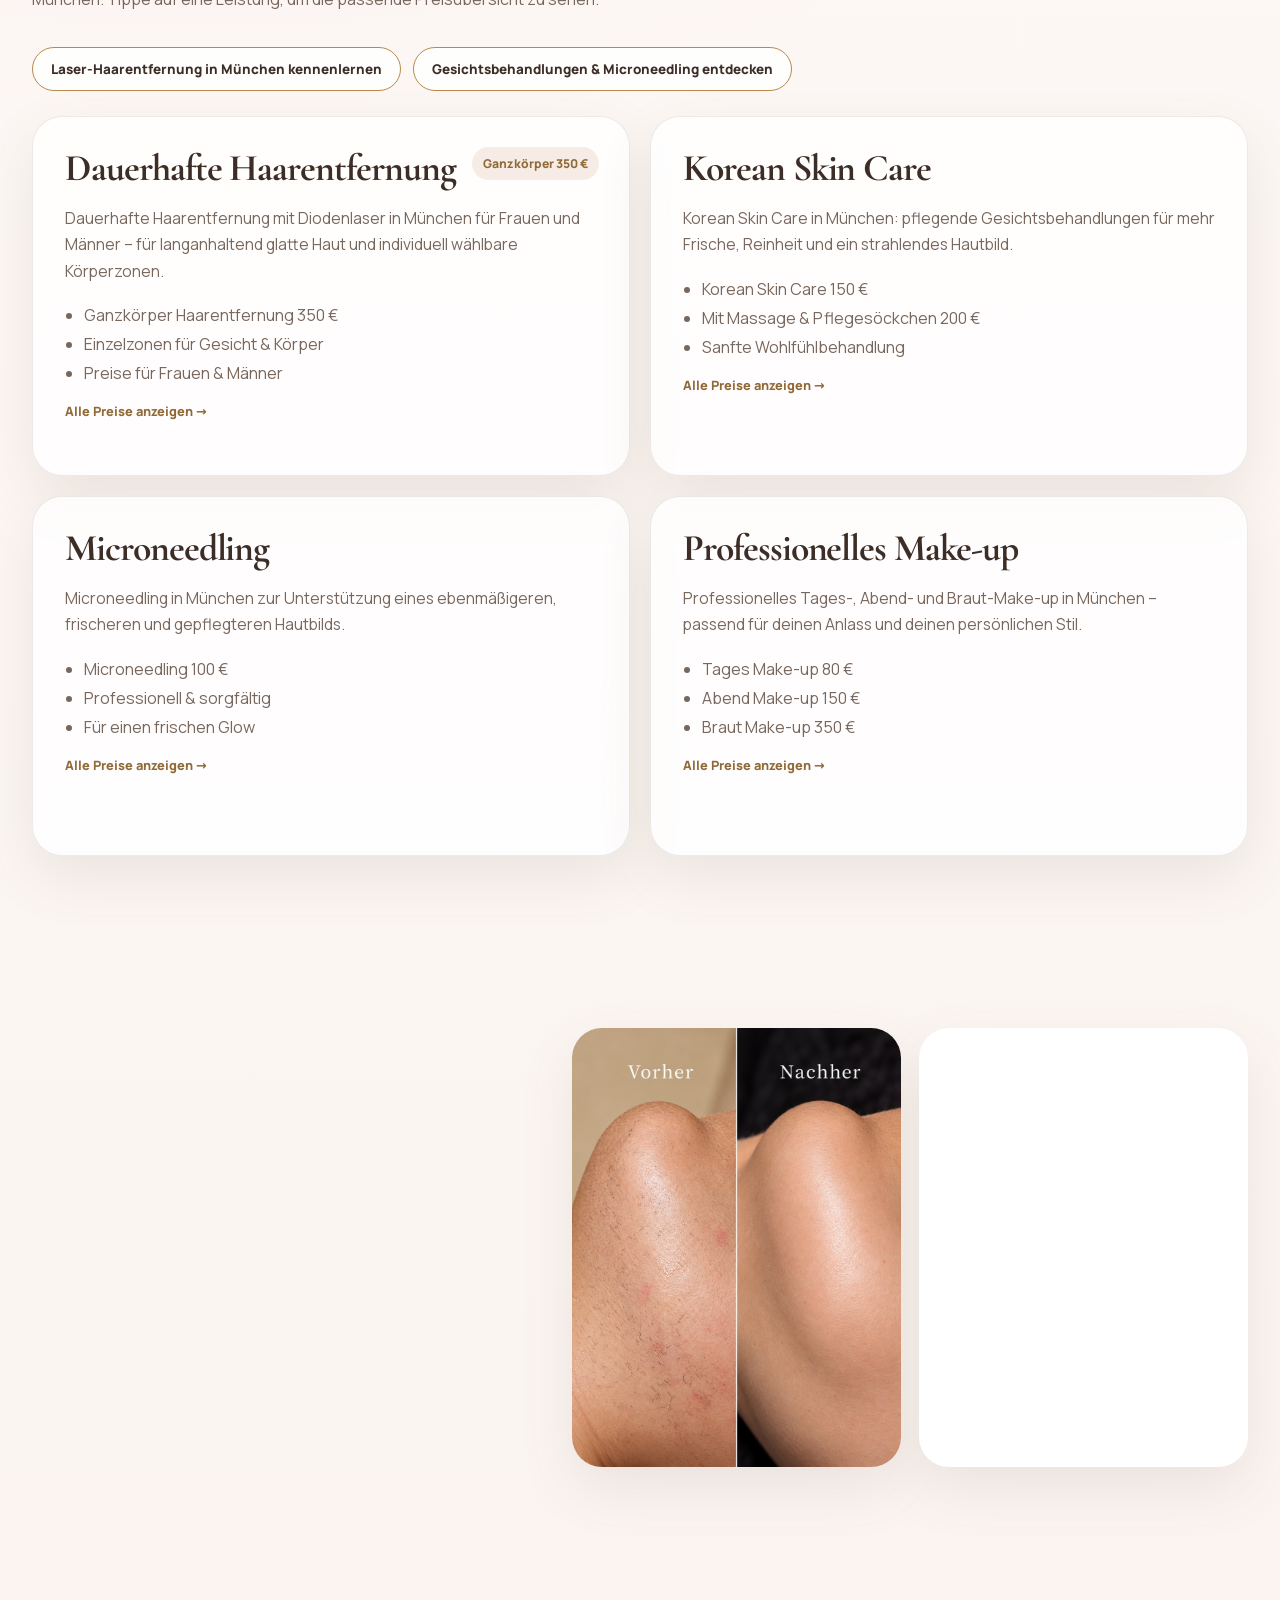
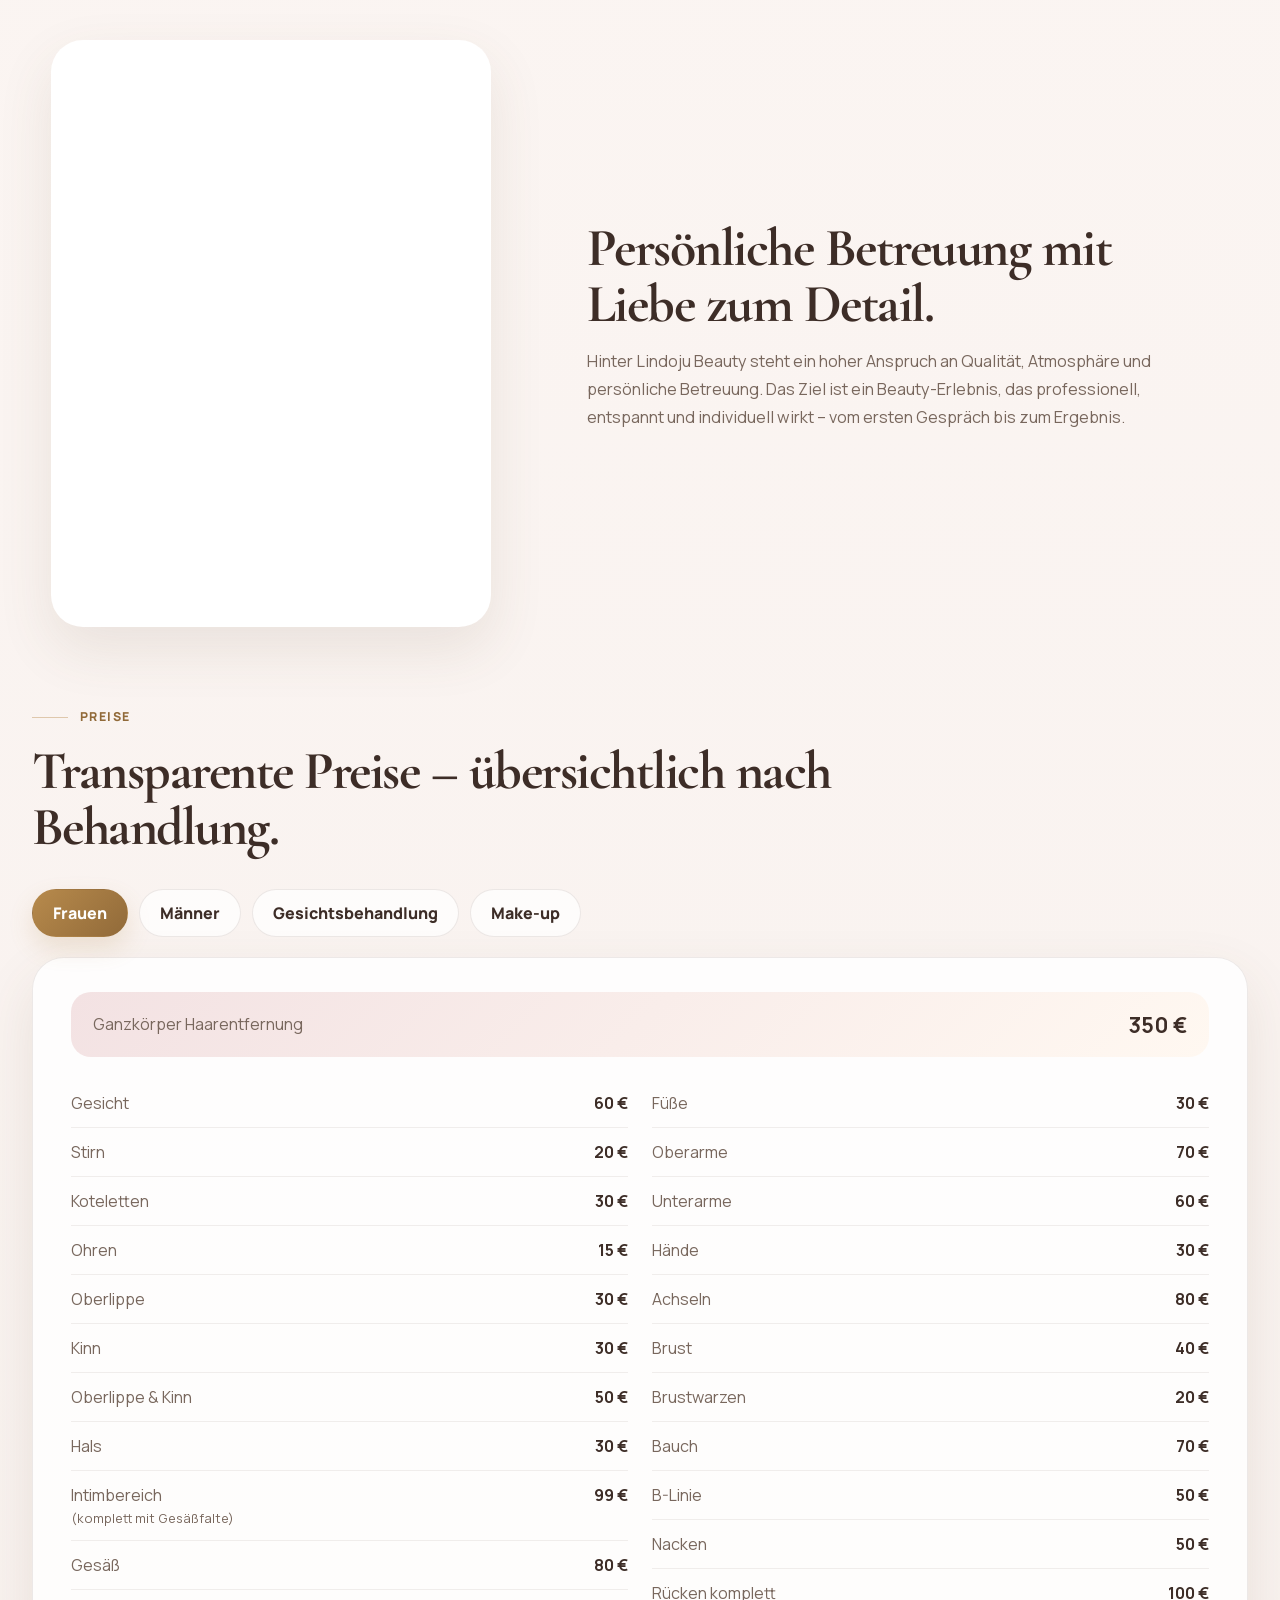
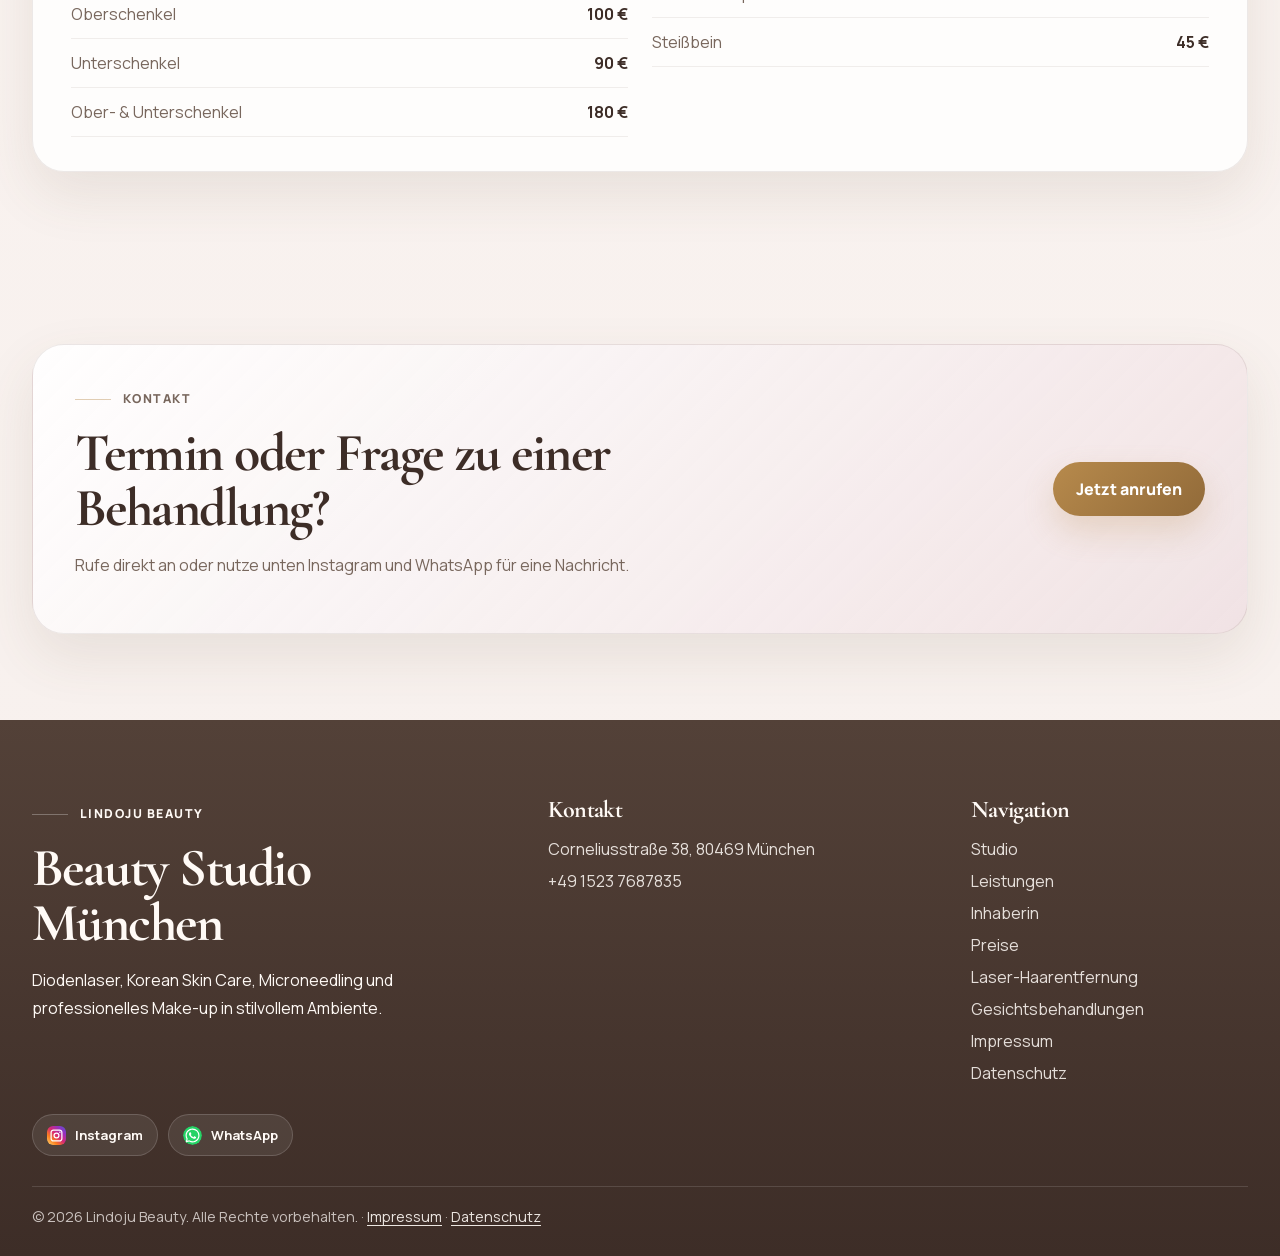
==== commit 38b3221c: "UI polish: remove decorative numbered labels from treatment cards" ====
--- a/index.html
+++ b/index.html
@@ -232,7 +232,6 @@
 
           <div class="service-grid">
             <article class="service-card price-jump reveal" data-price-tab="women" tabindex="0" role="button" aria-label="Alle Preise für dauerhafte Haarentfernung anzeigen">
-              <span class="service-index">01</span>
               <span class="service-badge">Ganzkörper 350 €</span>
               <h3>Dauerhafte Haarentfernung</h3>
               <p>Dauerhafte Haarentfernung mit Diodenlaser in München für Frauen und Männer – für langanhaltend glatte Haut und individuell wählbare Körperzonen.</p>
@@ -245,7 +244,6 @@
             </article>
 
             <article class="service-card price-jump reveal delay-1" data-price-tab="facecare" tabindex="0" role="button" aria-label="Alle Preise für Korean Skin Care anzeigen">
-              <span class="service-index">02</span>
               <h3>Korean Skin Care</h3>
               <p>Korean Skin Care in München: pflegende Gesichtsbehandlungen für mehr Frische, Reinheit und ein strahlendes Hautbild.</p>
               <ul>
@@ -257,7 +255,6 @@
             </article>
 
             <article class="service-card price-jump reveal delay-2" data-price-tab="facecare" tabindex="0" role="button" aria-label="Preise für Gesichtsbehandlungen und Microneedling anzeigen">
-              <span class="service-index">03</span>
               <h3>Microneedling</h3>
               <p>Microneedling in München zur Unterstützung eines ebenmäßigeren, frischeren und gepflegteren Hautbilds.</p>
               <ul>
@@ -269,7 +266,6 @@
             </article>
 
             <article class="service-card price-jump reveal delay-3" data-price-tab="makeup" tabindex="0" role="button" aria-label="Alle Make-up Preise anzeigen">
-              <span class="service-index">04</span>
               <h3>Professionelles Make-up</h3>
               <p>Professionelles Tages-, Abend- und Braut-Make-up in München – passend für deinen Anlass und deinen persönlichen Stil.</p>
               <ul>
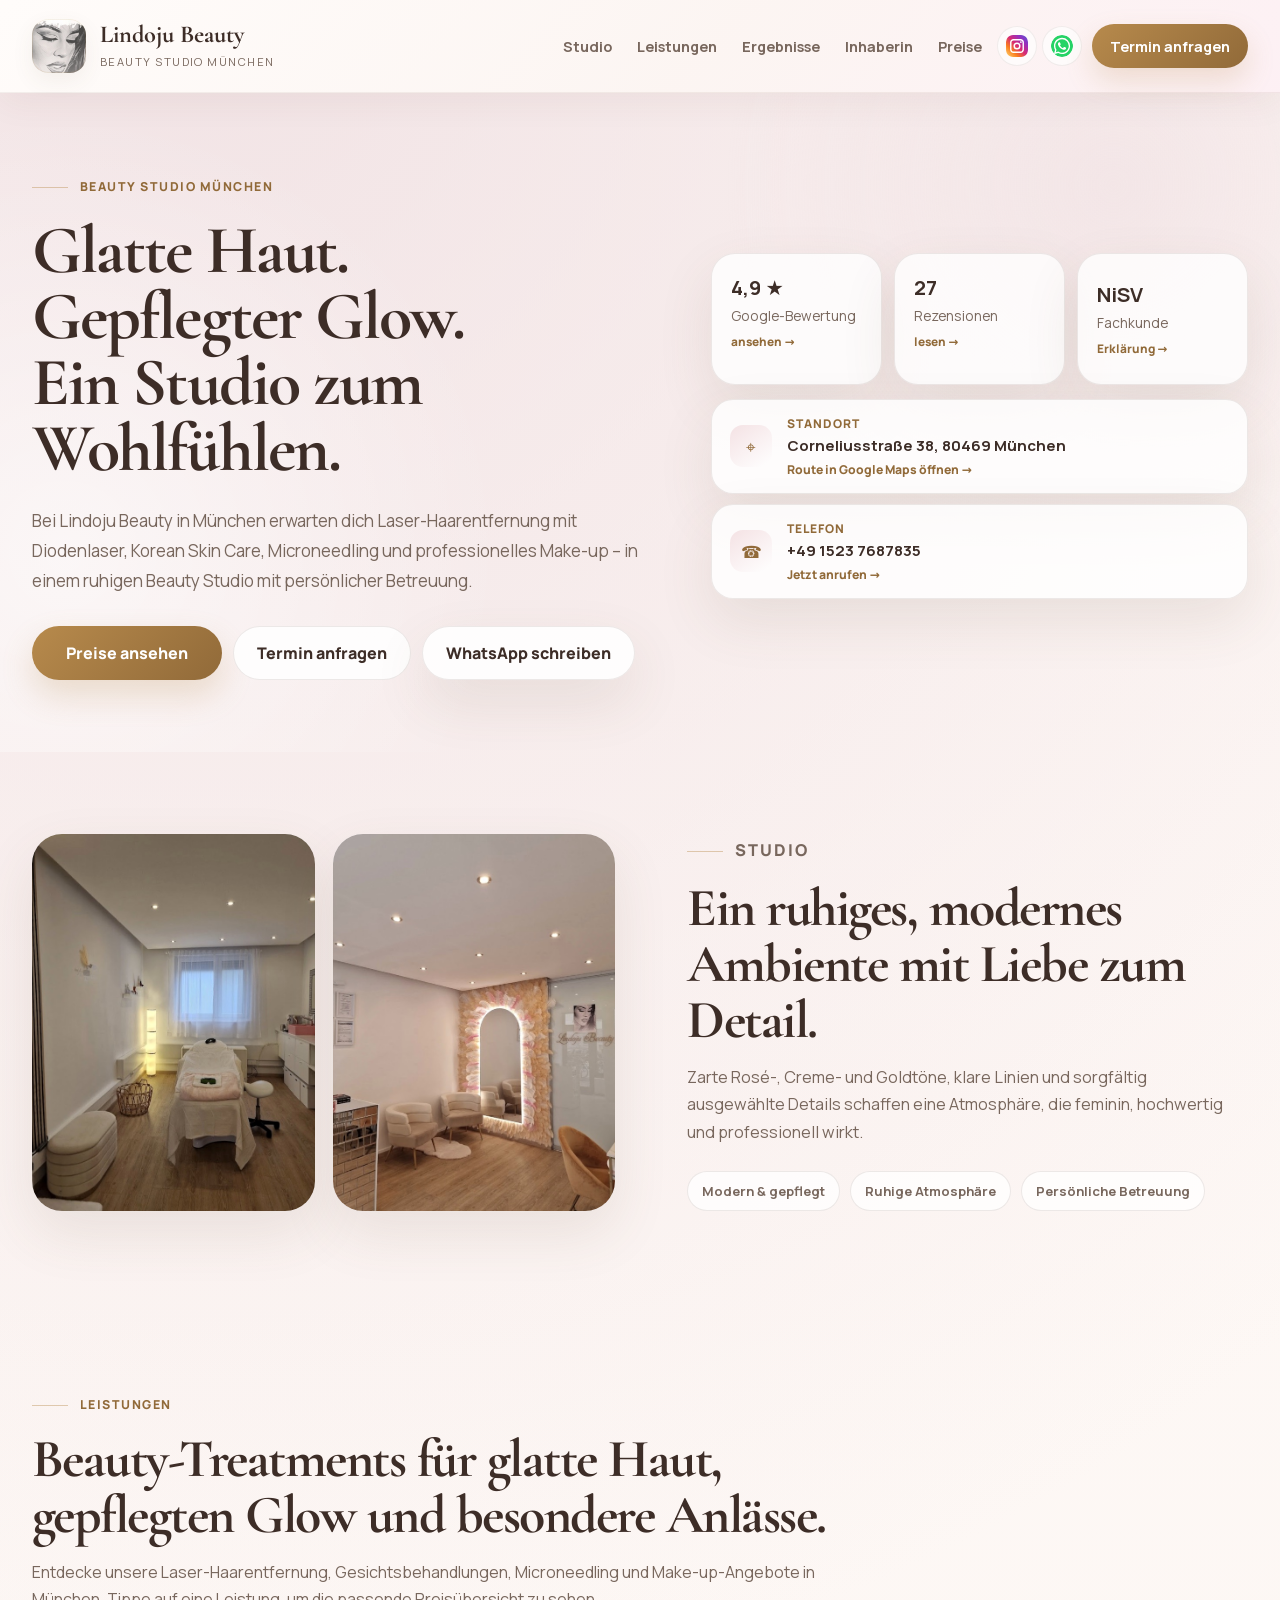
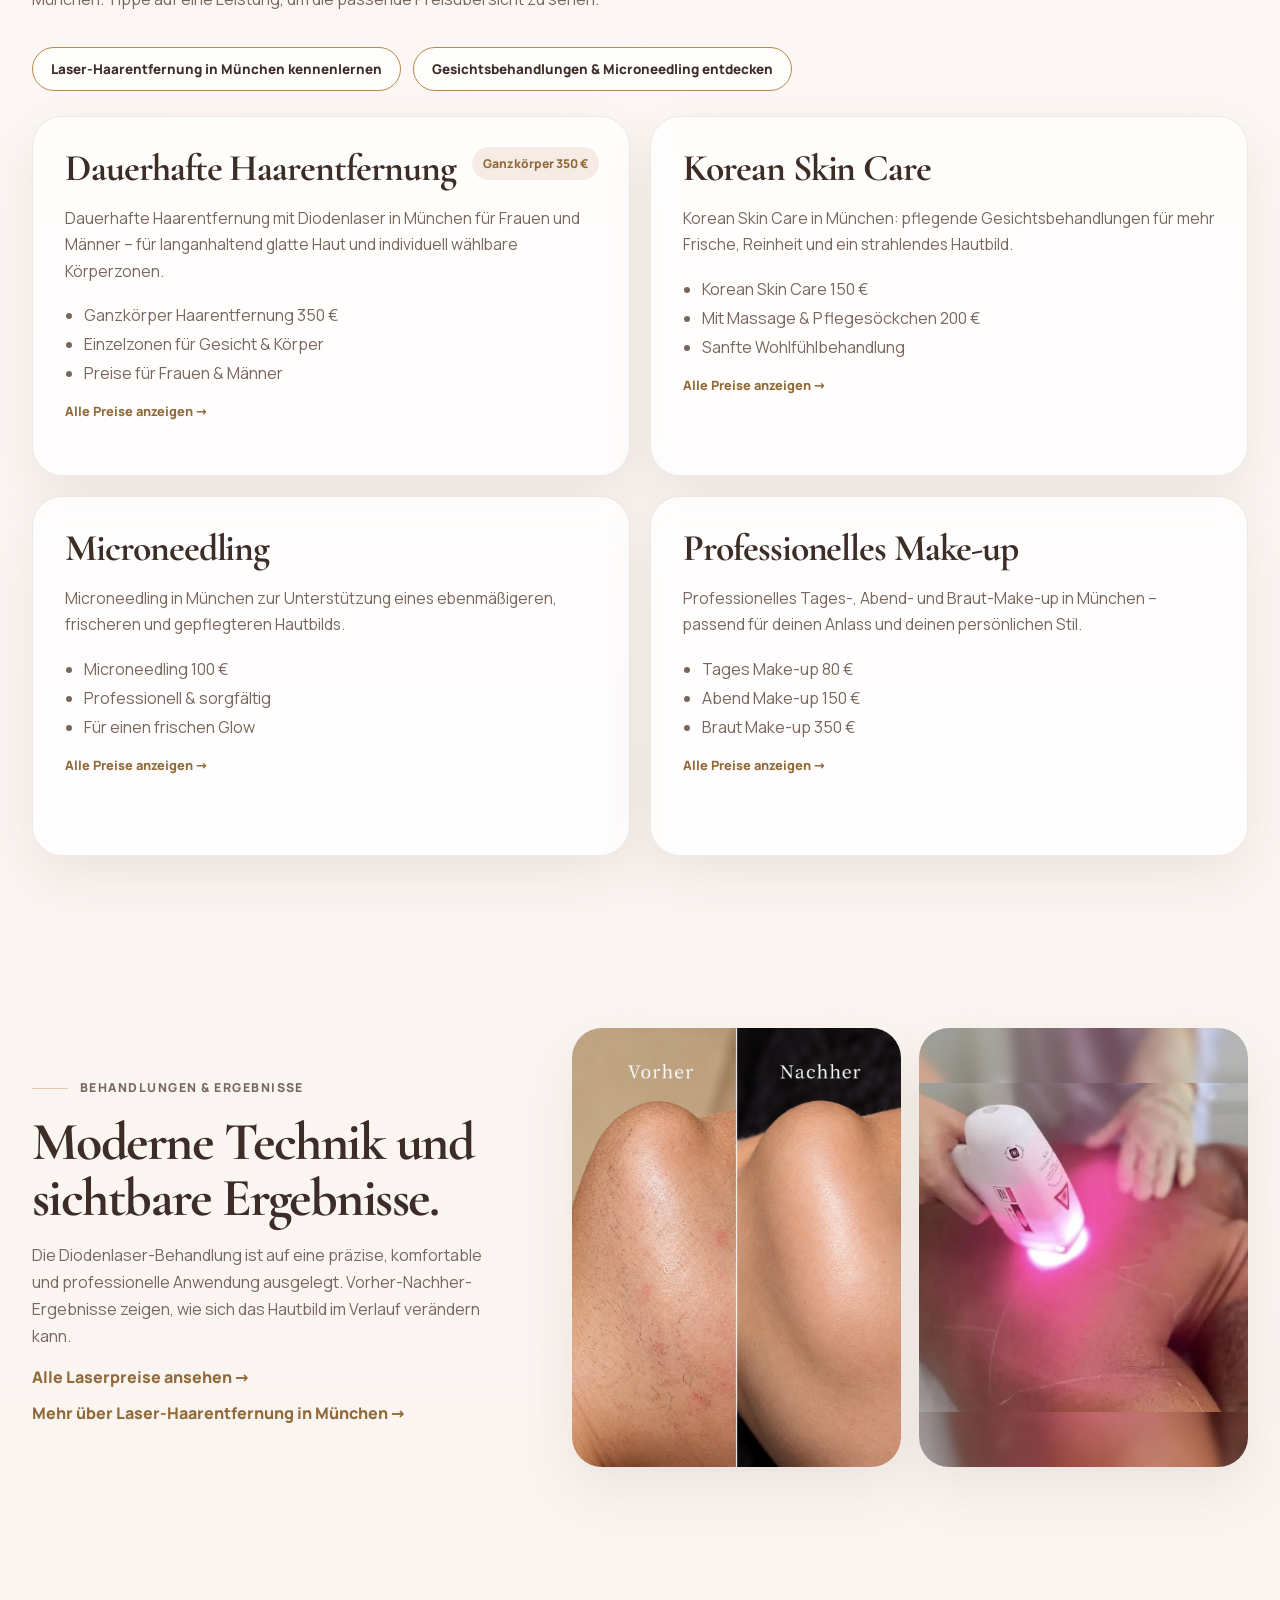
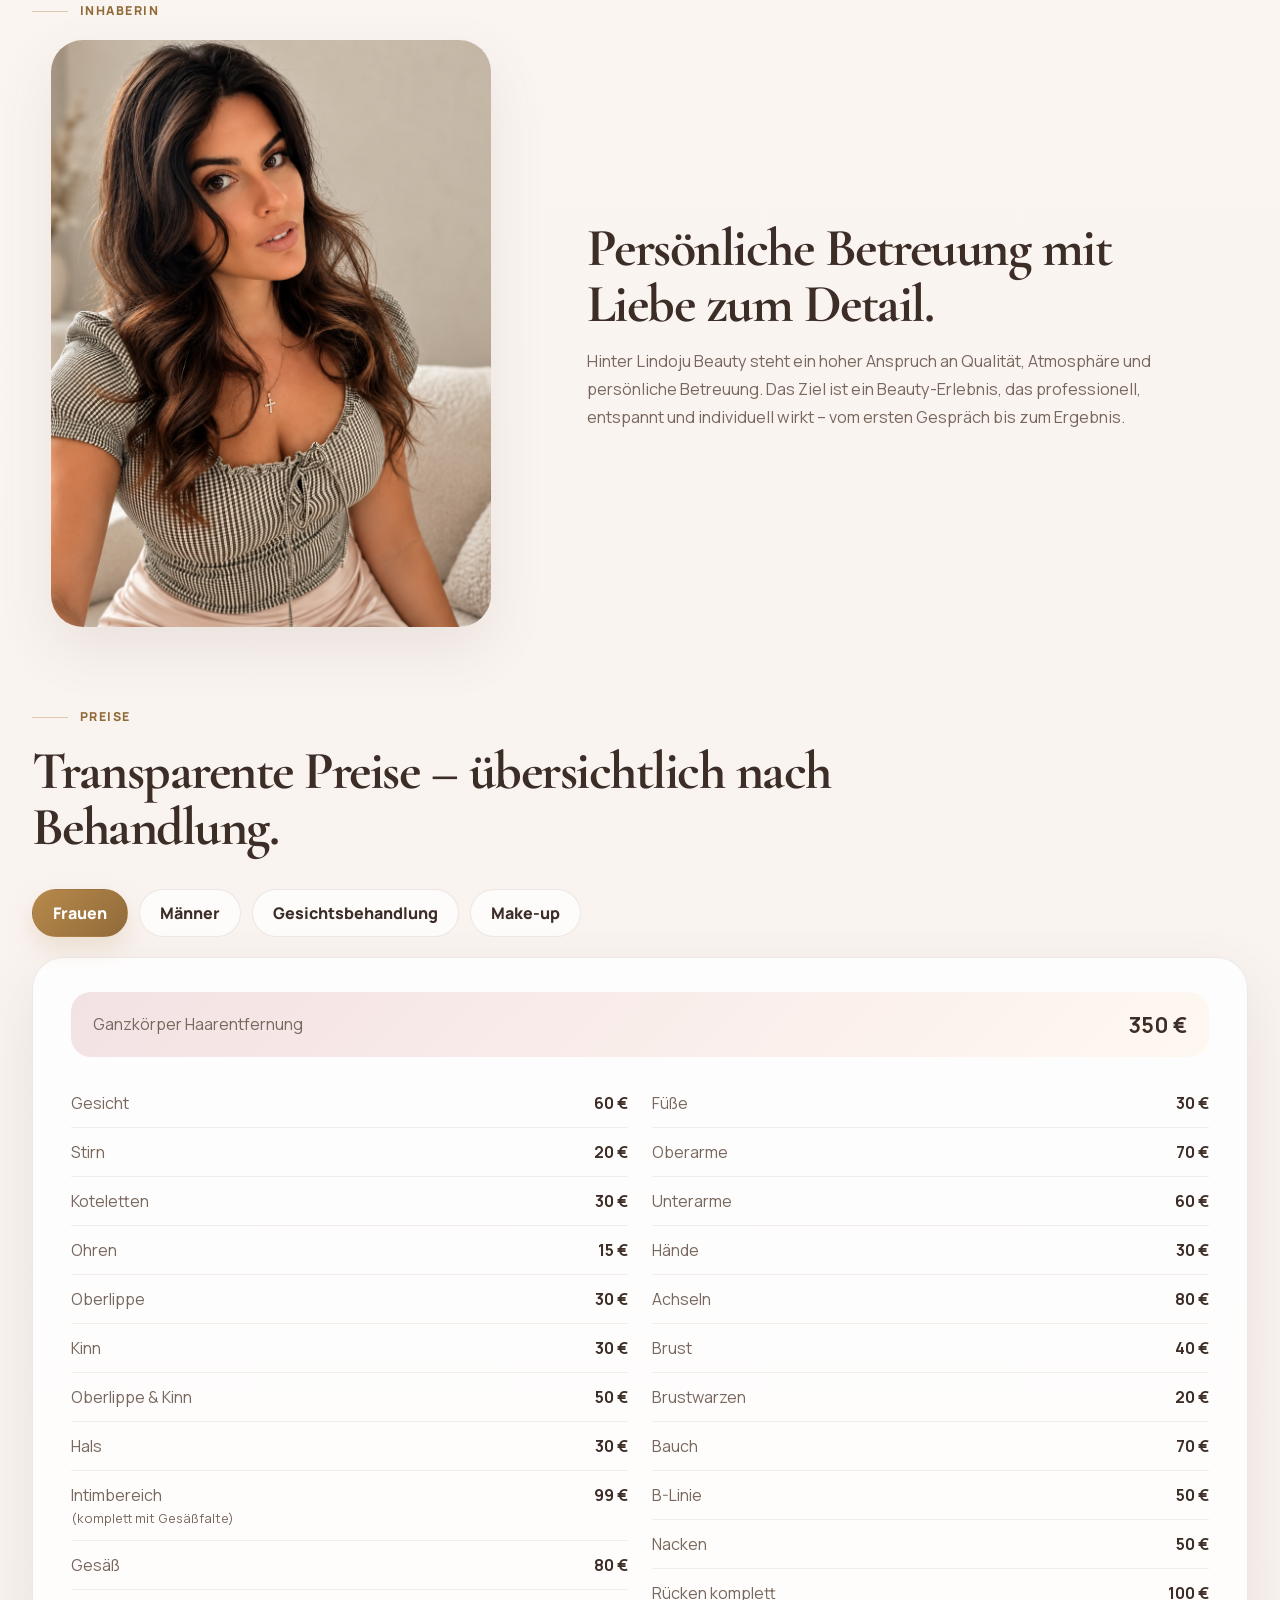
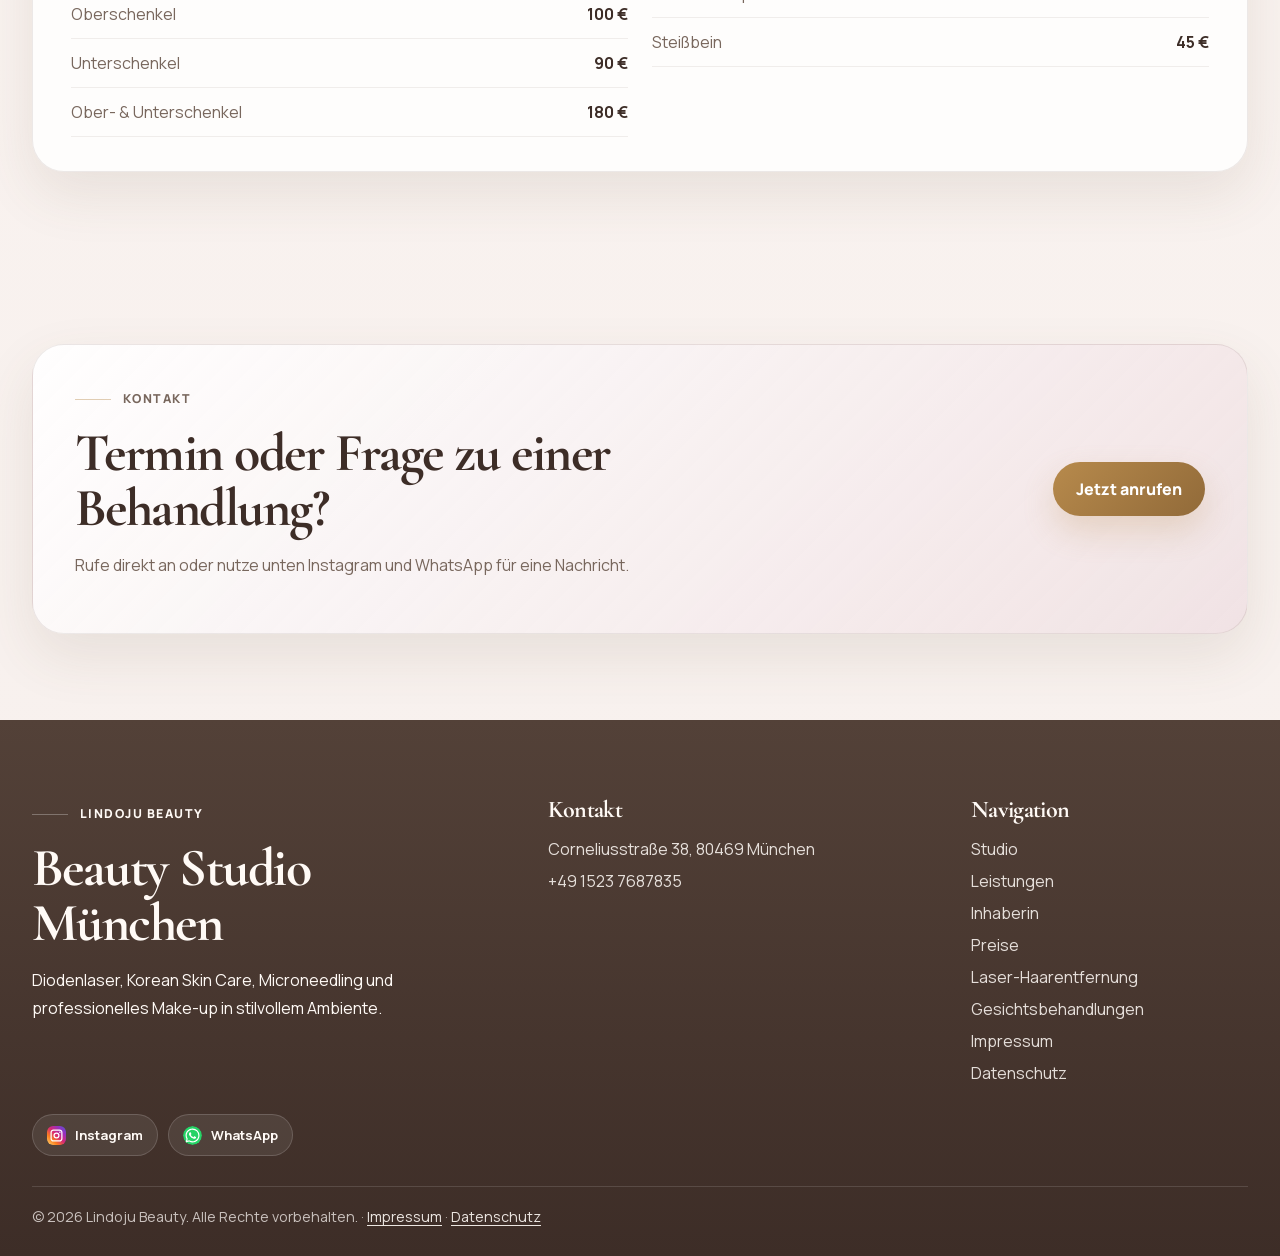
==== commit 42b591b8: "Cache-bust styles after removing decorative numbering" ====
--- a/index.html
+++ b/index.html
@@ -95,7 +95,7 @@
   <link rel="preload" href="fonts/manrope-latin-400-700.woff2" as="font" type="font/woff2" crossorigin>
   <link rel="preload" href="fonts/cormorant-garamond-latin-700.woff2" as="font" type="font/woff2" crossorigin>
   <link rel="icon" type="image/png" href="favicon.png">
-  <link rel="stylesheet" href="styles.css?v=23">
+  <link rel="stylesheet" href="styles.css?v=24">
 </head>
 <body>
   <div class="site-shell">
--- a/styles.css
+++ b/styles.css
@@ -42,7 +42,7 @@
 .section-head{max-width:760px;margin-bottom:24px}.section-head h2,.studio-copy h2,.founder-copy h2,.treatment-copy h2,.cta-card h2,.site-footer h3{font-size:clamp(2.3rem,4.7vw,3.9rem)}.section-head p:last-child,.studio-copy p,.founder-copy p,.treatment-copy p,.cta-card p{color:var(--muted)}
 .studio-section{padding-top:42px}.studio-grid,.founder-grid,.treatment-grid{display:grid;grid-template-columns:minmax(0,1.05fr) minmax(0,.95fr);gap:34px;align-items:center}.studio-gallery,.treatment-gallery{display:grid;grid-template-columns:1fr 1fr;gap:13px}.studio-gallery figure,.treatment-gallery figure,.founder-card{margin:0;overflow:hidden;border-radius:27px;background:#fff;box-shadow:var(--shadow)}.studio-gallery figure,.treatment-gallery figure,.founder-card{aspect-ratio:3/4}.studio-gallery img,.treatment-gallery img,.founder-card img{display:block;width:100%;height:100%;object-fit:cover;object-position:center}.mini-points{display:flex;flex-wrap:wrap;gap:9px;margin-top:20px}.mini-points span{padding:9px 12px;border-radius:999px;background:rgba(255,255,255,.76);border:1px solid var(--line);color:var(--muted);font-size:.79rem;font-weight:700}
 
-.services{padding-top:62px}.service-grid{display:grid;grid-template-columns:repeat(2,minmax(0,1fr));gap:16px}.service-card{position:relative;padding:26px;border-radius:26px;border:1px solid var(--line);background:rgba(255,255,255,.8);box-shadow:var(--shadow);cursor:pointer;outline:none;transition:transform .22s ease,box-shadow .22s ease,border-color .22s ease}.service-card:hover,.service-card:focus-visible{transform:translateY(-3px);border-color:rgba(183,138,76,.3);box-shadow:0 28px 66px rgba(104,78,58,.15)}.service-index{display:inline-flex;align-items:center;justify-content:center;width:43px;height:43px;margin-bottom:20px;border-radius:999px;background:linear-gradient(135deg,#f1dfe0,#f9f0e9);color:var(--gold-deep);font-weight:800}.service-badge{position:absolute;top:26px;right:26px;padding:8px 11px;border-radius:999px;background:#f6ece5;color:var(--gold-deep);font-size:.76rem;font-weight:800}.service-card h3{font-size:2.15rem}.service-card p,.service-card li{color:var(--muted)}.service-card ul{margin:16px 0 0;padding-left:19px}.service-card li+li{margin-top:7px}.service-link{display:inline-block;margin-top:18px;color:var(--gold-deep);font-size:.8rem;font-weight:800}
+.services{padding-top:62px}.service-grid{display:grid;grid-template-columns:repeat(2,minmax(0,1fr));gap:16px}.service-card{position:relative;padding:26px;border-radius:26px;border:1px solid var(--line);background:rgba(255,255,255,.8);box-shadow:var(--shadow);cursor:pointer;outline:none;transition:transform .22s ease,box-shadow .22s ease,border-color .22s ease}.service-card:hover,.service-card:focus-visible{transform:translateY(-3px);border-color:rgba(183,138,76,.3);box-shadow:0 28px 66px rgba(104,78,58,.15)}.service-badge{position:absolute;top:26px;right:26px;padding:8px 11px;border-radius:999px;background:#f6ece5;color:var(--gold-deep);font-size:.76rem;font-weight:800}.service-card h3{font-size:2.15rem}.service-card p,.service-card li{color:var(--muted)}.service-card ul{margin:16px 0 0;padding-left:19px}.service-card li+li{margin-top:7px}.service-link{display:inline-block;margin-top:18px;color:var(--gold-deep);font-size:.8rem;font-weight:800}
 
 .treatment-section{padding-top:58px;padding-bottom:58px}.treatment-grid{grid-template-columns:minmax(0,.88fr) minmax(0,1.12fr)}.text-link{padding:0;border:0;background:none;color:var(--gold-deep);font-weight:800;cursor:pointer}.founder-section{padding-top:58px;padding-bottom:58px}.founder-grid{grid-template-columns:minmax(0,.78fr) minmax(0,1.22fr)}.founder-card{max-width:500px;aspect-ratio:3/4}.founder-note{margin-top:18px;padding:16px 18px;border-radius:18px;background:rgba(255,255,255,.74);border:1px solid var(--line);box-shadow:var(--shadow)}.founder-note strong{display:block;margin-bottom:3px}.founder-note span{color:var(--muted)}
 
@@ -57,7 +57,7 @@
 .reveal{opacity:0;transform:translateY(16px);transition:opacity .55s ease,transform .55s ease}.reveal.visible{opacity:1;transform:none}.delay-1{transition-delay:.06s}.delay-2{transition-delay:.12s}.delay-3{transition-delay:.18s}
 
 @media(max-width:980px){.site-nav{position:absolute;top:calc(100% + 8px);left:16px;right:16px;display:none;flex-direction:column;align-items:stretch;gap:5px;padding:15px;border-radius:21px;background:rgba(255,255,255,.98);box-shadow:var(--shadow);border:1px solid var(--line)}.site-nav.open{display:flex}.site-nav a{padding:10px 12px}.nav-cta{text-align:center}.menu-toggle{display:block}.studio-grid,.founder-grid,.treatment-grid,.footer-grid{grid-template-columns:1fr}.studio-gallery{order:0}.studio-copy{order:1}.founder-media{order:0}.founder-copy{order:1}}
-@media(max-width:720px){:root{--container:min(100% - 24px,1160px)}.section{padding:44px 0}.header-main{min-height:76px;gap:10px}.brand{gap:10px;max-width:calc(100% - 48px)}.brand-mark{flex-basis:41px;width:41px;height:41px;border-radius:12px}.brand-copy strong{font-size:1.12rem}.brand-copy small{font-size:.59rem;letter-spacing:.09em}.header-contact-grid{grid-template-columns:1.28fr .72fr}.header-contact{min-height:68px;padding:10px 9px;gap:7px}.header-contact-icon{width:27px;height:27px;flex-basis:27px;border-radius:8px;font-size:.8rem}.header-contact strong{font-size:.8rem}.header-contact small{font-size:.7rem}.hero{padding:34px 0 28px}.hero-copy h1{font-size:clamp(2.85rem,13.5vw,4.1rem);max-width:none}.hero-text{font-size:.96rem}.hero-actions{margin:21px 0 24px}.button{width:100%}.trust-grid{grid-template-columns:repeat(3,minmax(0,1fr));gap:8px}.trust-card{min-height:116px;padding:13px 11px;border-radius:19px}.trust-card strong{font-size:1.02rem}.trust-card span{font-size:.72rem;line-height:1.35}.trust-card small{font-size:.64rem;margin-top:7px}.quick-contact-grid{grid-template-columns:1fr;gap:10px;margin-top:11px}.quick-contact-card{min-height:91px;padding:15px 16px;border-radius:21px}.quick-icon{width:36px;height:36px;flex-basis:36px;border-radius:11px}.quick-copy small{font-size:.68rem}.quick-copy strong{font-size:.87rem}.quick-copy em{font-size:.69rem}.studio-section{padding-top:26px}.studio-gallery,.treatment-gallery{grid-template-columns:1fr 1fr;gap:10px}.studio-gallery figure,.treatment-gallery figure{border-radius:21px;aspect-ratio:3/4}.studio-grid,.treatment-grid,.founder-grid{gap:23px}.section-head{margin-bottom:20px}.service-grid{grid-template-columns:1fr;gap:13px}.service-card{padding:22px}.service-index{margin-bottom:17px}.service-card h3{font-size:1.95rem}.service-badge{top:22px;right:22px;font-size:.69rem}.services{padding-top:46px}.treatment-section,.founder-section,.price-section,.cta-section{padding-top:44px;padding-bottom:44px}.founder-card{max-width:none;border-radius:25px}.price-tabs{display:grid;grid-template-columns:1fr 1fr}.tab-button{width:100%;padding:0 10px;font-size:.82rem}.price-panels{padding:19px;border-radius:23px}.price-columns{grid-template-columns:1fr;gap:0}.price-list li{font-size:.9rem}.cta-card{padding:23px;flex-direction:column;align-items:flex-start}.cta-actions{width:100%}.footer-grid{gap:22px}}
+@media(max-width:720px){:root{--container:min(100% - 24px,1160px)}.section{padding:44px 0}.header-main{min-height:76px;gap:10px}.brand{gap:10px;max-width:calc(100% - 48px)}.brand-mark{flex-basis:41px;width:41px;height:41px;border-radius:12px}.brand-copy strong{font-size:1.12rem}.brand-copy small{font-size:.59rem;letter-spacing:.09em}.header-contact-grid{grid-template-columns:1.28fr .72fr}.header-contact{min-height:68px;padding:10px 9px;gap:7px}.header-contact-icon{width:27px;height:27px;flex-basis:27px;border-radius:8px;font-size:.8rem}.header-contact strong{font-size:.8rem}.header-contact small{font-size:.7rem}.hero{padding:34px 0 28px}.hero-copy h1{font-size:clamp(2.85rem,13.5vw,4.1rem);max-width:none}.hero-text{font-size:.96rem}.hero-actions{margin:21px 0 24px}.button{width:100%}.trust-grid{grid-template-columns:repeat(3,minmax(0,1fr));gap:8px}.trust-card{min-height:116px;padding:13px 11px;border-radius:19px}.trust-card strong{font-size:1.02rem}.trust-card span{font-size:.72rem;line-height:1.35}.trust-card small{font-size:.64rem;margin-top:7px}.quick-contact-grid{grid-template-columns:1fr;gap:10px;margin-top:11px}.quick-contact-card{min-height:91px;padding:15px 16px;border-radius:21px}.quick-icon{width:36px;height:36px;flex-basis:36px;border-radius:11px}.quick-copy small{font-size:.68rem}.quick-copy strong{font-size:.87rem}.quick-copy em{font-size:.69rem}.studio-section{padding-top:26px}.studio-gallery,.treatment-gallery{grid-template-columns:1fr 1fr;gap:10px}.studio-gallery figure,.treatment-gallery figure{border-radius:21px;aspect-ratio:3/4}.studio-grid,.treatment-grid,.founder-grid{gap:23px}.section-head{margin-bottom:20px}.service-grid{grid-template-columns:1fr;gap:13px}.service-card{padding:22px}.service-card h3{font-size:1.95rem}.service-badge{top:22px;right:22px;font-size:.69rem}.services{padding-top:46px}.treatment-section,.founder-section,.price-section,.cta-section{padding-top:44px;padding-bottom:44px}.founder-card{max-width:none;border-radius:25px}.price-tabs{display:grid;grid-template-columns:1fr 1fr}.tab-button{width:100%;padding:0 10px;font-size:.82rem}.price-panels{padding:19px;border-radius:23px}.price-columns{grid-template-columns:1fr;gap:0}.price-list li{font-size:.9rem}.cta-card{padding:23px;flex-direction:column;align-items:flex-start}.cta-actions{width:100%}.footer-grid{gap:22px}}
 @media(max-width:390px){.brand-copy strong{font-size:1.05rem}.brand-copy small{font-size:.55rem}.header-contact-icon{display:none}.header-contact{padding-left:10px}.header-contact small{font-size:.66rem}.trust-card{padding:12px 9px}.trust-card strong{font-size:.96rem}.trust-card span{font-size:.68rem}.trust-card small{font-size:.6rem}.studio-gallery,.treatment-gallery{grid-template-columns:1fr 1fr}.studio-gallery figure,.treatment-gallery figure{aspect-ratio:3/4}}
 
 /* v10: equal studio images + professional mobile drawer navigation */
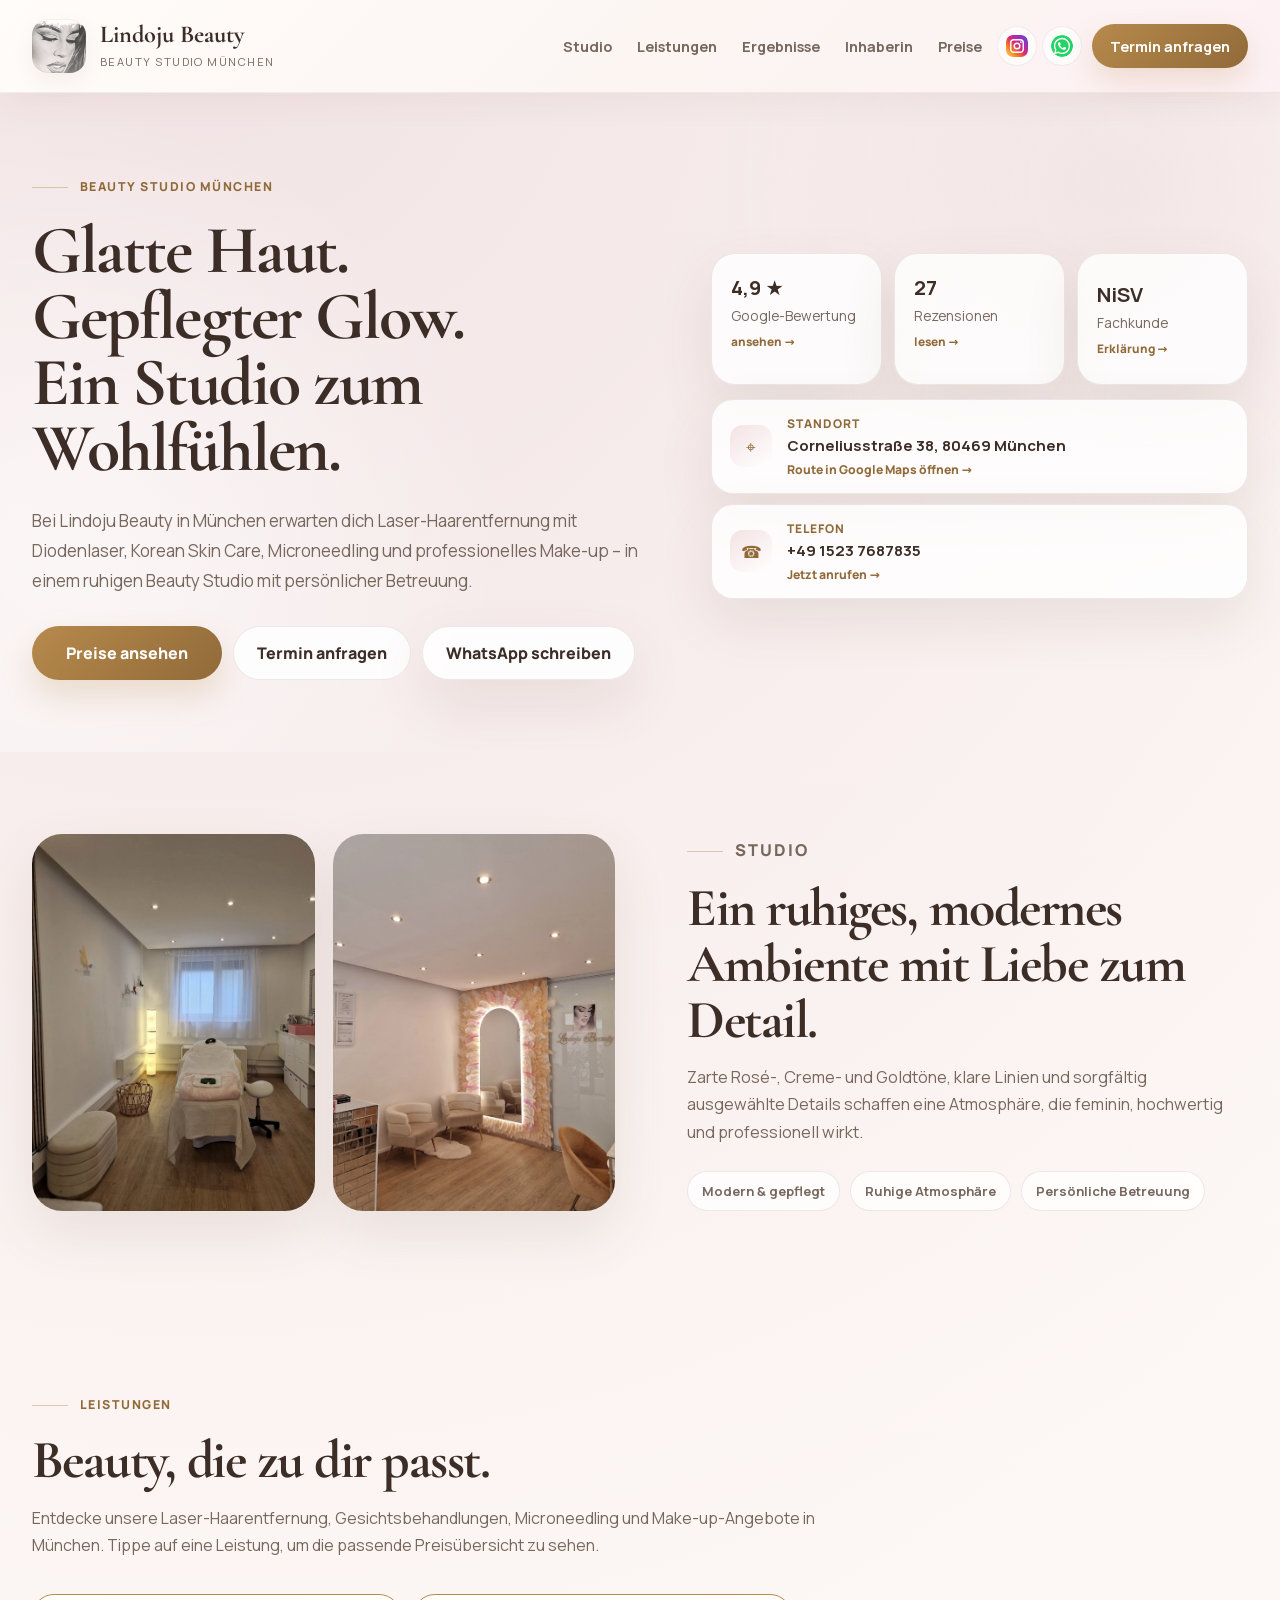
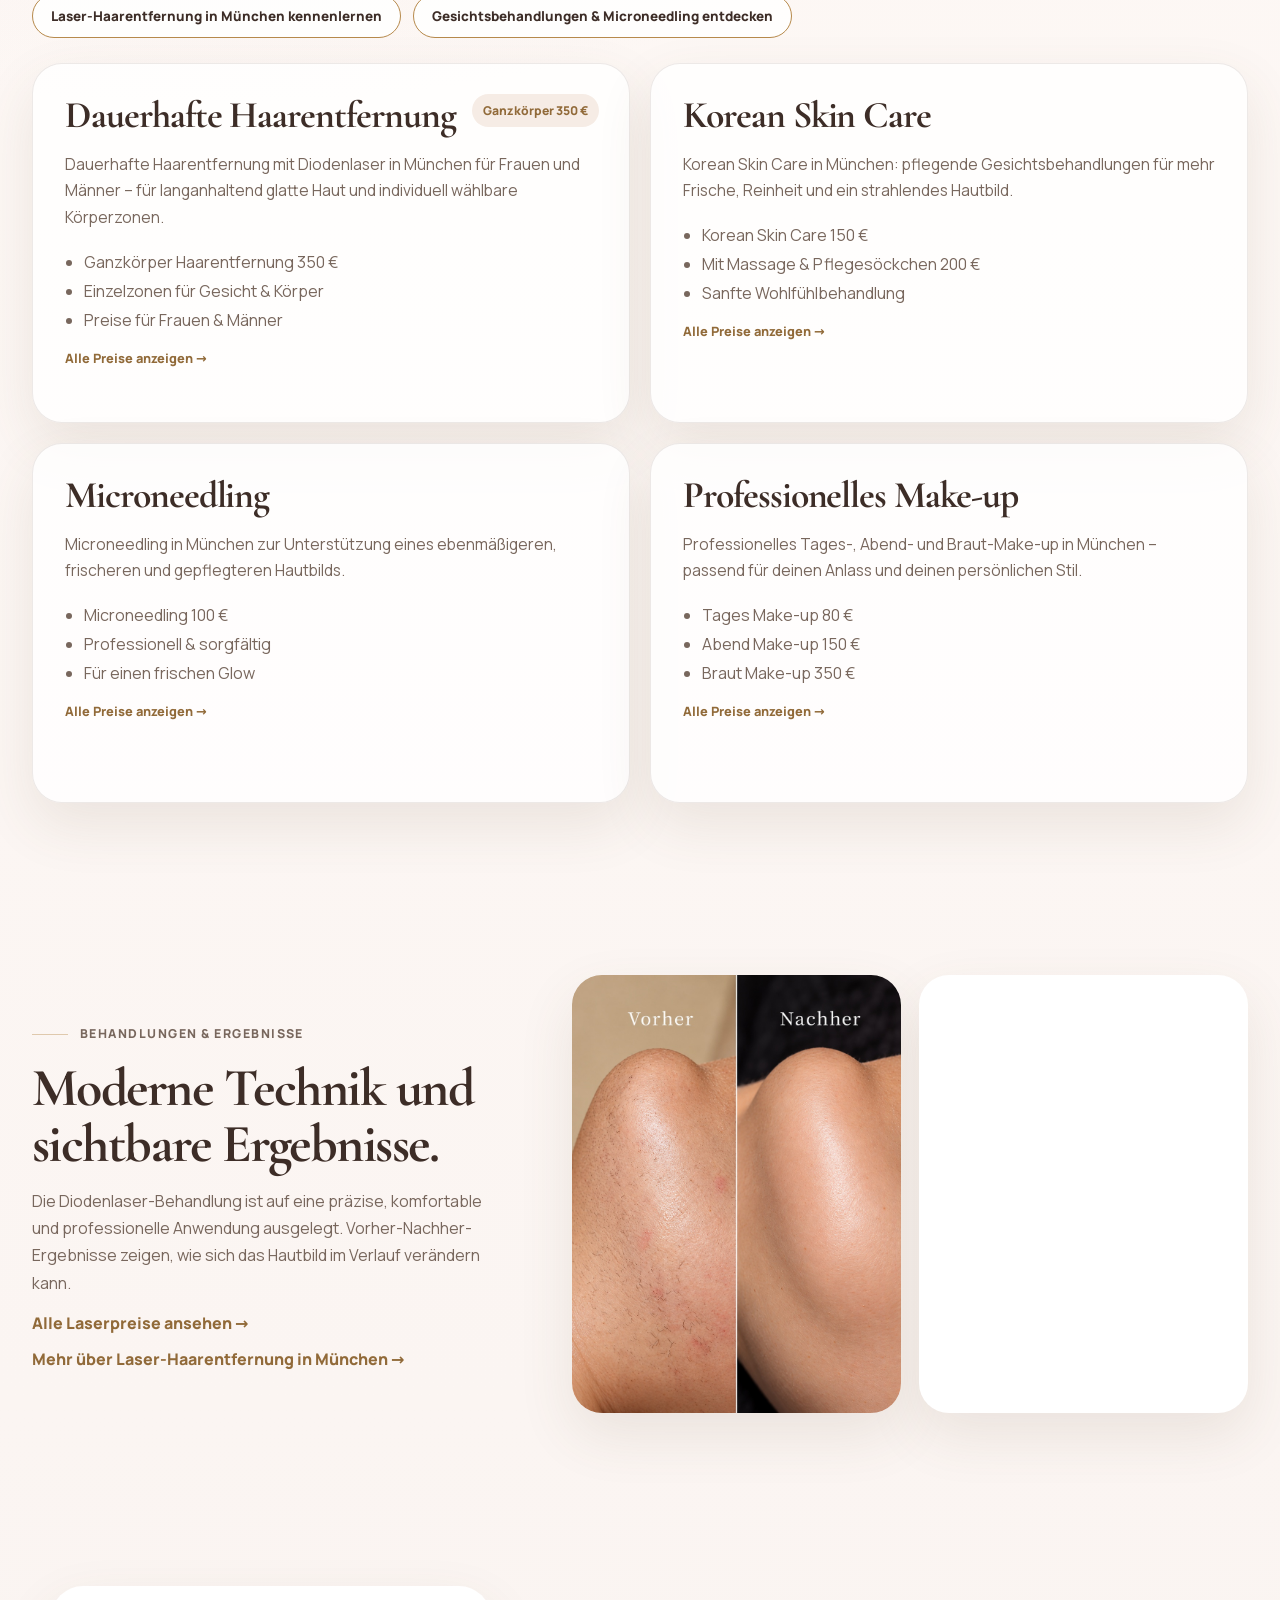
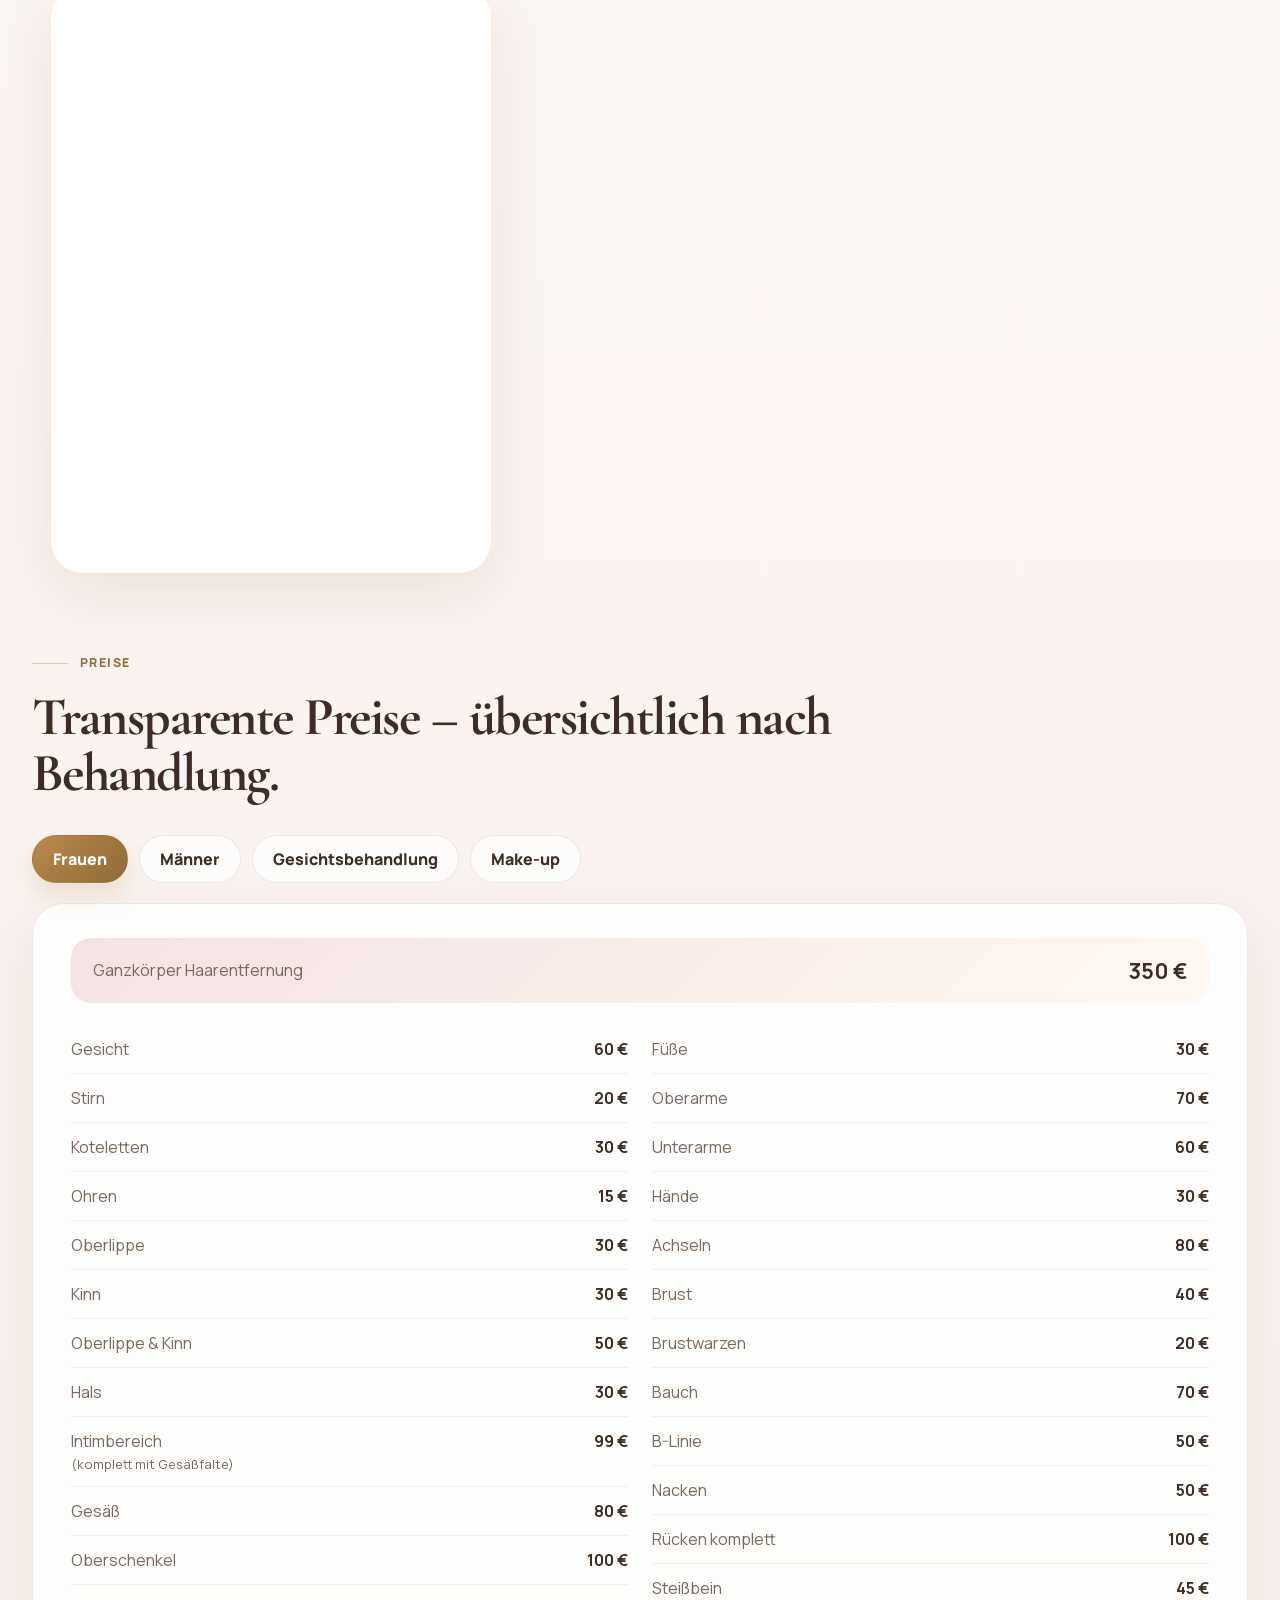
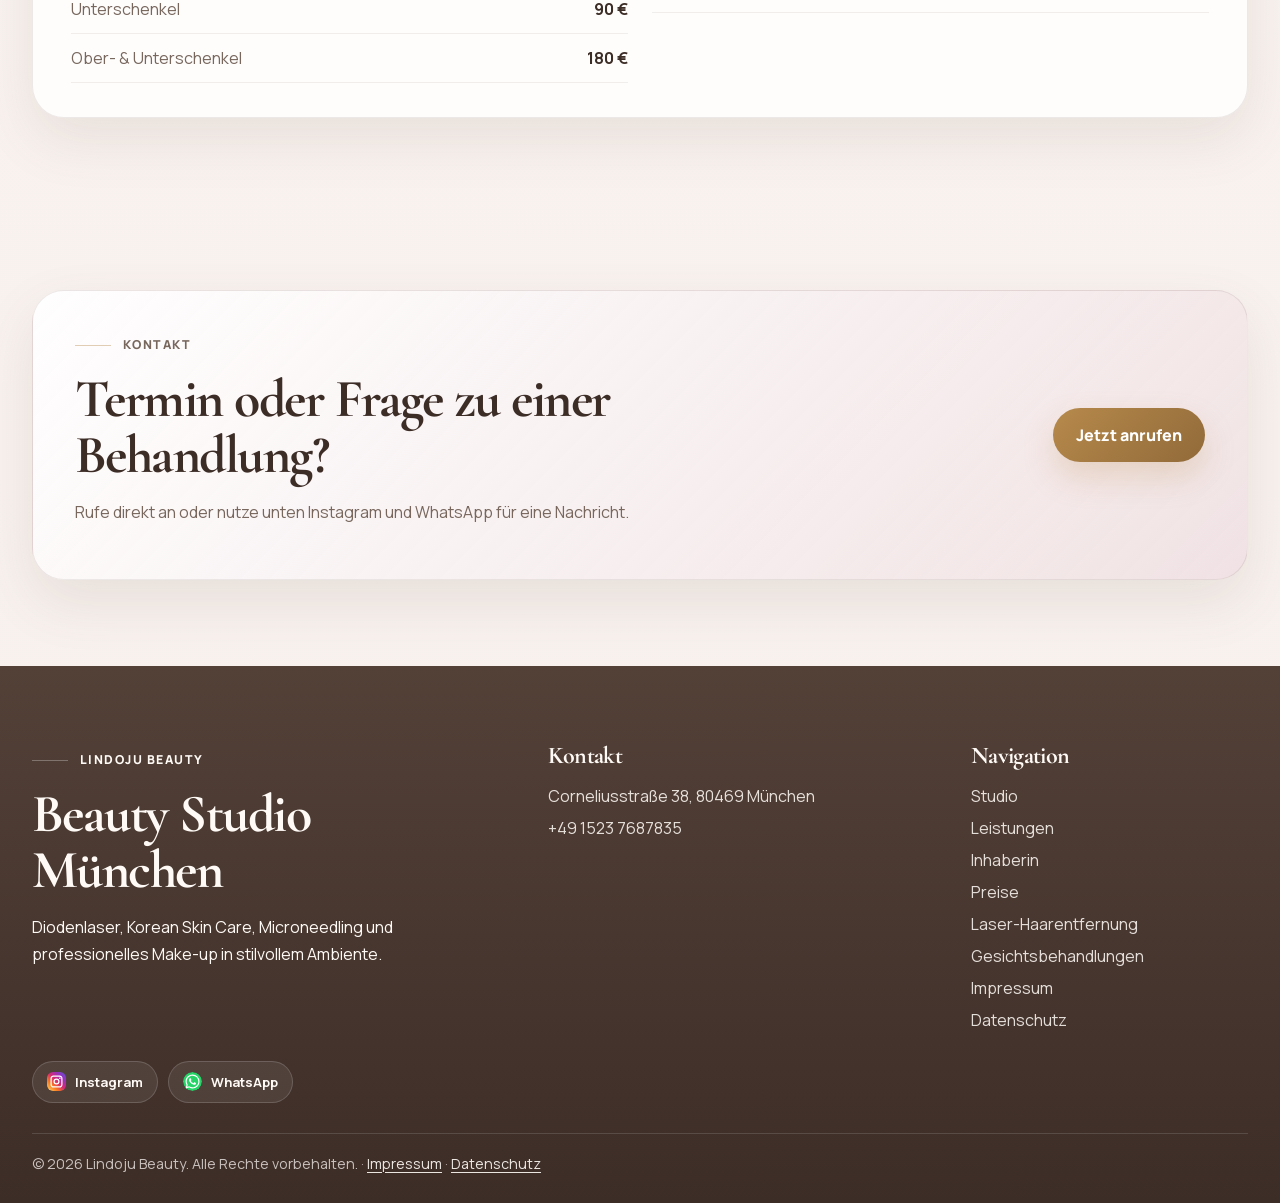
==== commit e5a8adde: "Design: simplify main services headline and refresh styles" ====
--- a/index.html
+++ b/index.html
@@ -95,7 +95,7 @@
   <link rel="preload" href="fonts/manrope-latin-400-700.woff2" as="font" type="font/woff2" crossorigin>
   <link rel="preload" href="fonts/cormorant-garamond-latin-700.woff2" as="font" type="font/woff2" crossorigin>
   <link rel="icon" type="image/png" href="favicon.png">
-  <link rel="stylesheet" href="styles.css?v=24">
+  <link rel="stylesheet" href="styles.css?v=25">
 </head>
 <body>
   <div class="site-shell">
@@ -221,7 +221,7 @@
         <div class="container">
           <div class="section-head reveal">
             <p class="eyebrow">Leistungen</p>
-            <h2>Beauty-Treatments für glatte Haut, gepflegten Glow und besondere Anlässe.</h2>
+            <h2>Beauty, die zu dir passt.</h2>
             <p>Entdecke unsere Laser-Haarentfernung, Gesichtsbehandlungen, Microneedling und Make-up-Angebote in München. Tippe auf eine Leistung, um die passende Preisübersicht zu sehen.</p>
           </div>
 
--- a/styles.css
+++ b/styles.css
@@ -928,3 +928,7 @@
 .seo-service-links a:hover,.seo-service-links a:focus-visible{background:#f2e4da;border-color:var(--gold-deep)}
 .seo-treatment-link{display:inline-flex;margin:14px 0 0}
 @media(max-width:650px){.seo-service-links{display:grid;grid-template-columns:1fr;gap:9px}.seo-service-links a{width:100%;text-align:center}}
+
+/* Ruhigere Typografie für die Leistungsüberschrift auf kleinen Displays */
+#leistungen .section-head h2{max-width:750px;line-height:1.08;text-wrap:balance}
+@media (max-width:720px){#leistungen .section-head h2{font-size:clamp(2.15rem,8.2vw,2.8rem);line-height:1.13;letter-spacing:-.018em;max-width:18ch}}
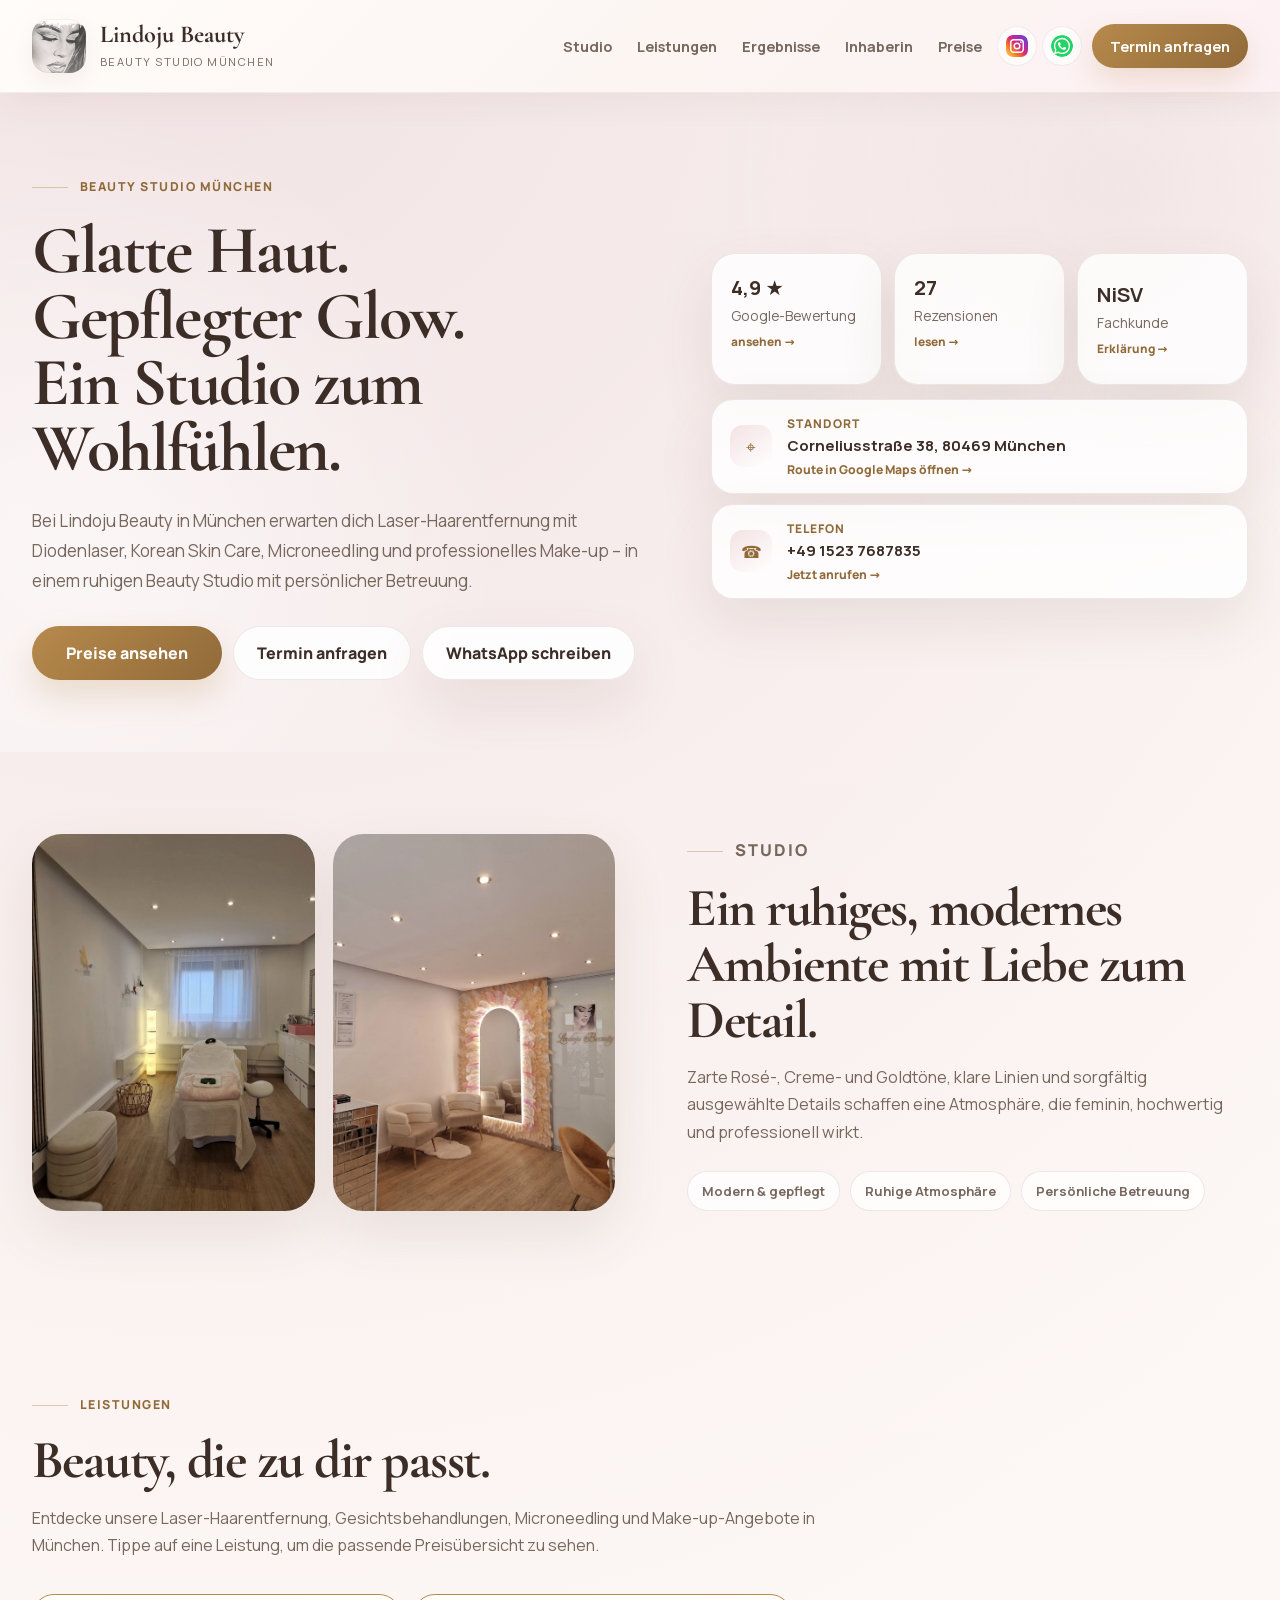
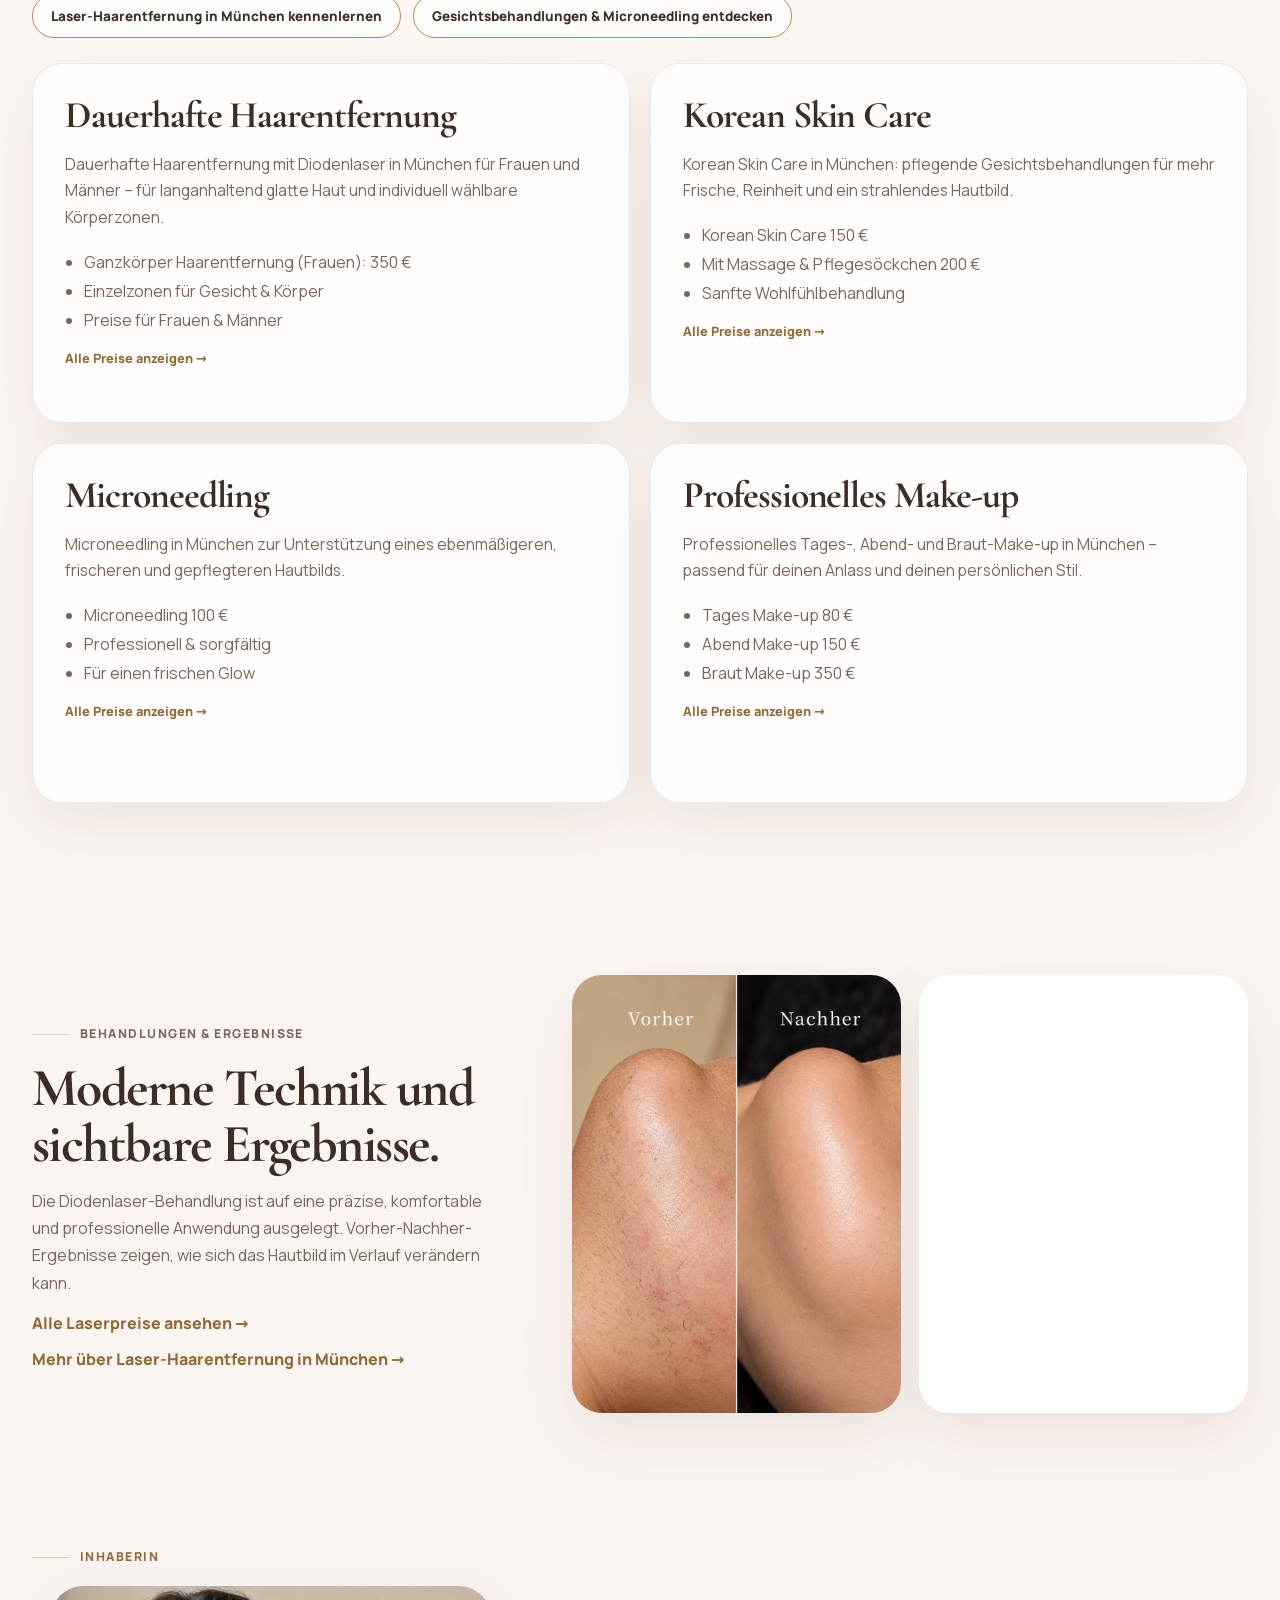
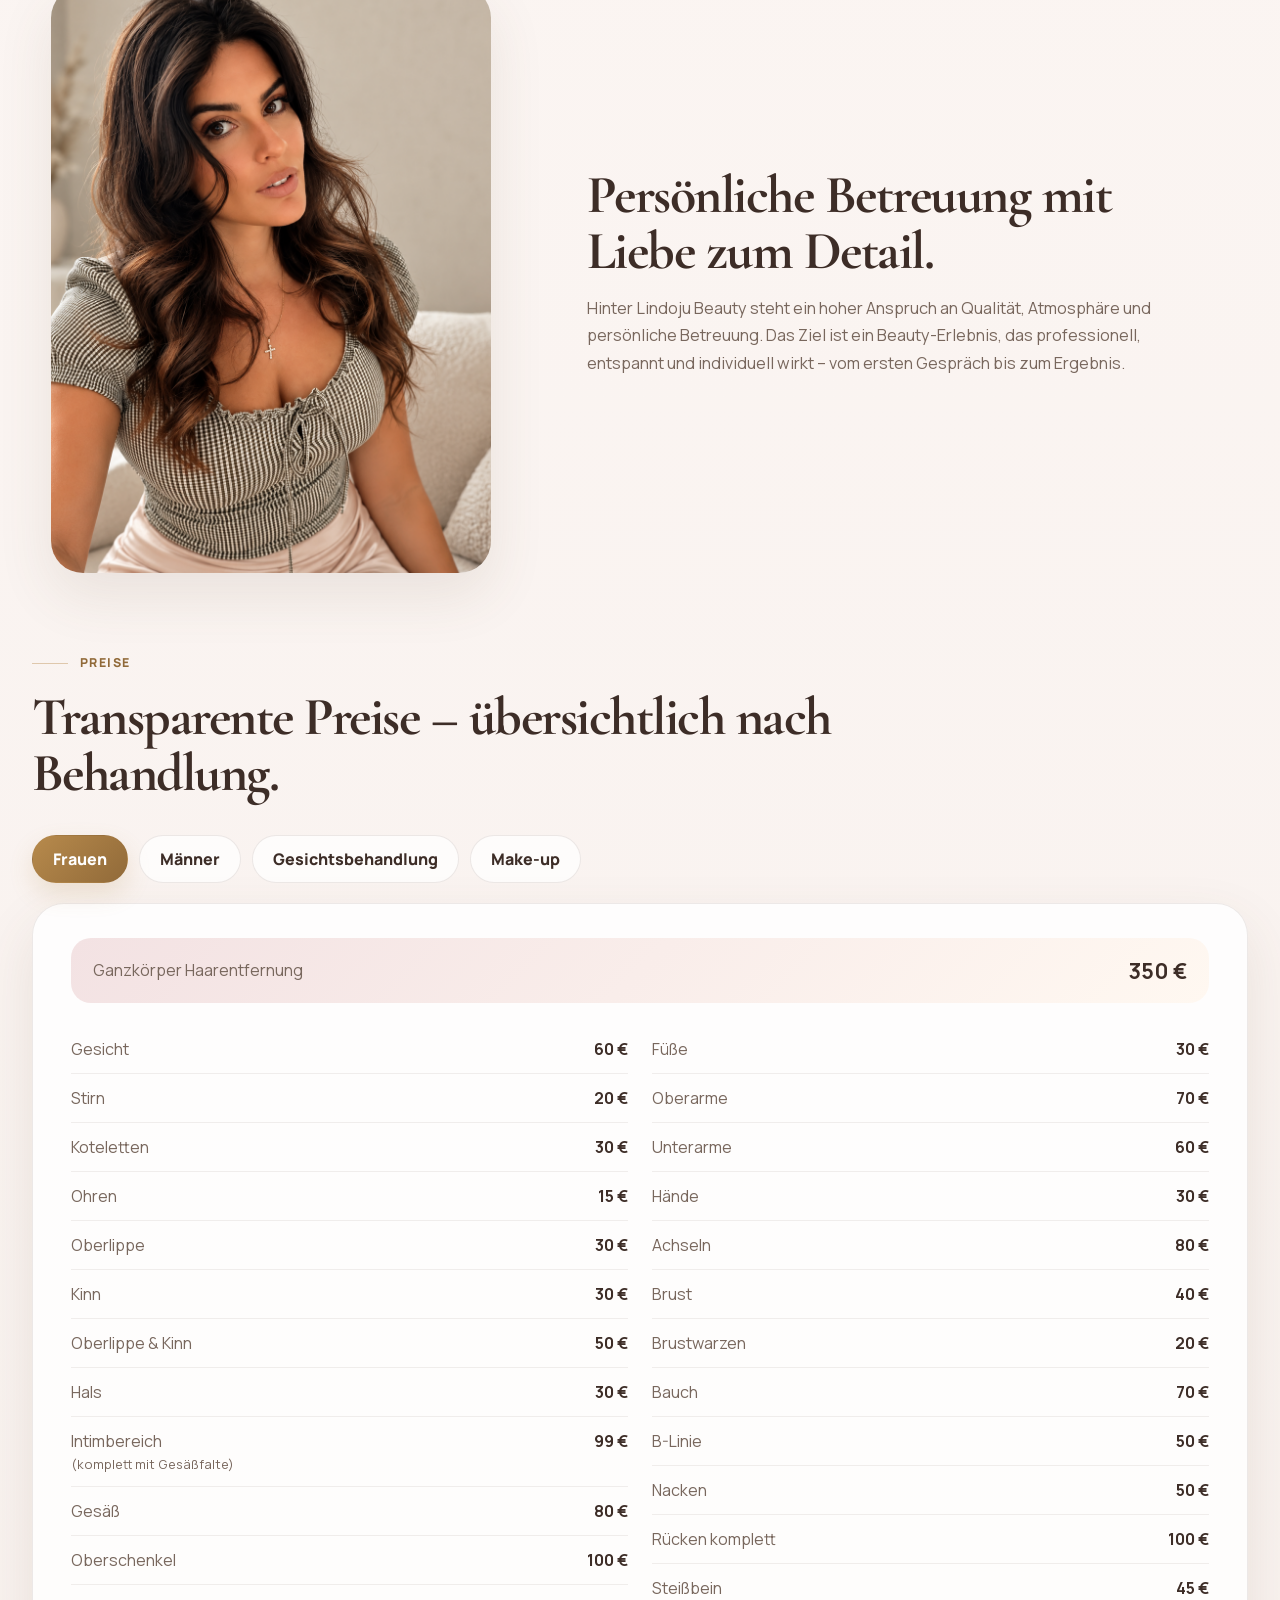
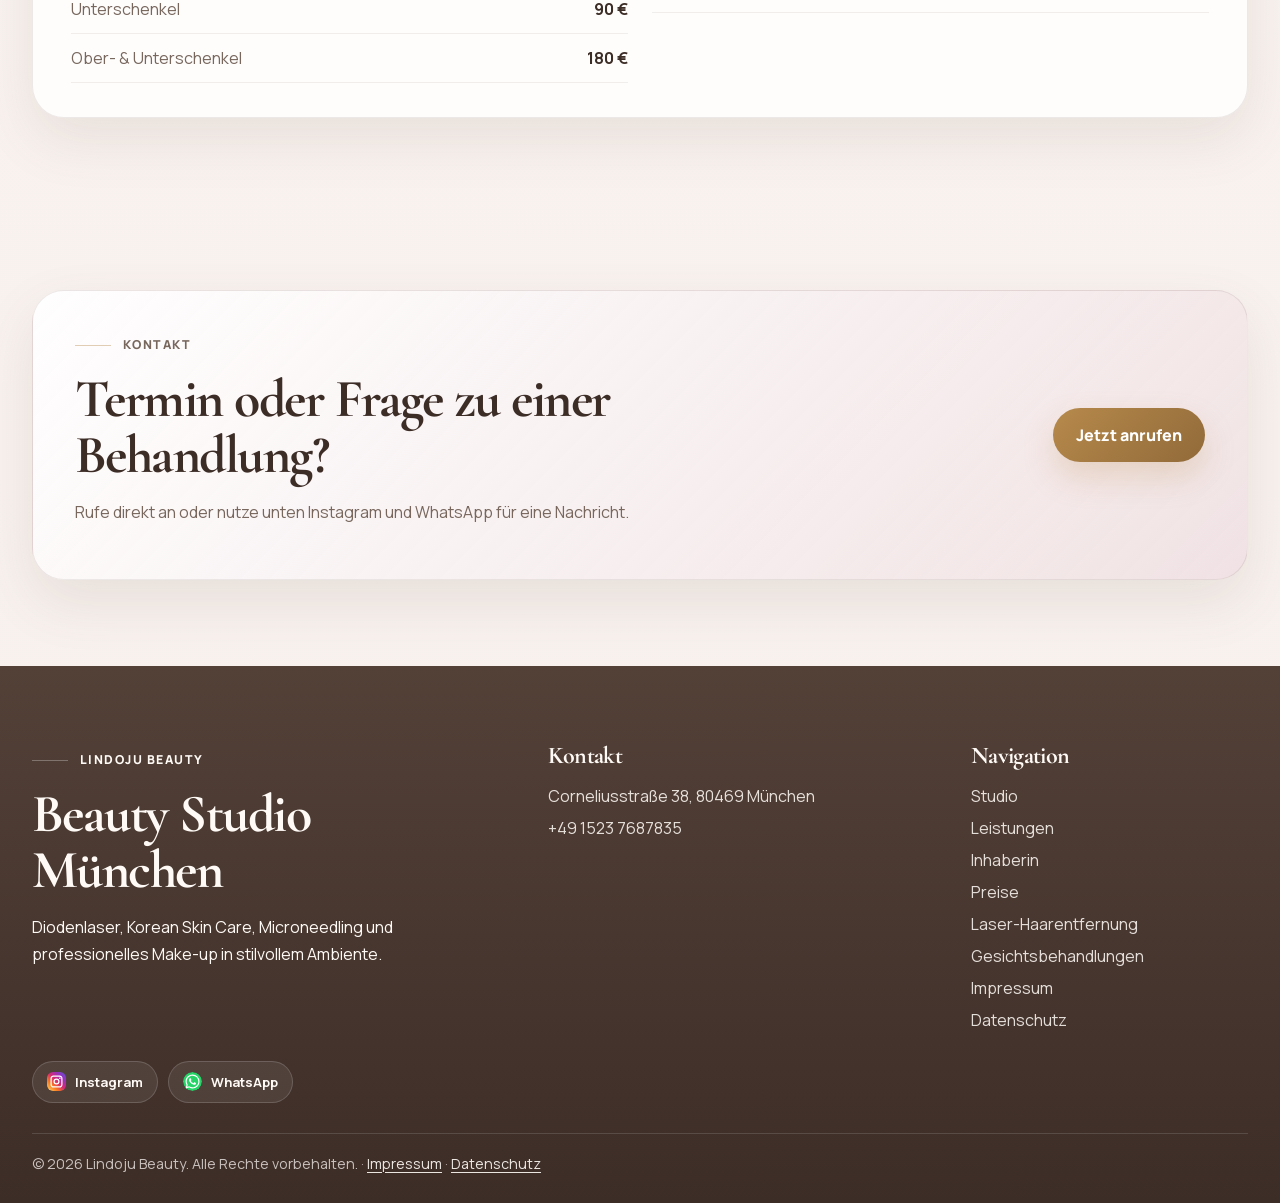
==== commit 0317cf03: "UI: remove floating price badge overlapping laser service heading" ====
--- a/index.html
+++ b/index.html
@@ -95,7 +95,7 @@
   <link rel="preload" href="fonts/manrope-latin-400-700.woff2" as="font" type="font/woff2" crossorigin>
   <link rel="preload" href="fonts/cormorant-garamond-latin-700.woff2" as="font" type="font/woff2" crossorigin>
   <link rel="icon" type="image/png" href="favicon.png">
-  <link rel="stylesheet" href="styles.css?v=25">
+  <link rel="stylesheet" href="styles.css?v=26">
 </head>
 <body>
   <div class="site-shell">
@@ -232,11 +232,10 @@
 
           <div class="service-grid">
             <article class="service-card price-jump reveal" data-price-tab="women" tabindex="0" role="button" aria-label="Alle Preise für dauerhafte Haarentfernung anzeigen">
-              <span class="service-badge">Ganzkörper 350 €</span>
               <h3>Dauerhafte Haarentfernung</h3>
               <p>Dauerhafte Haarentfernung mit Diodenlaser in München für Frauen und Männer – für langanhaltend glatte Haut und individuell wählbare Körperzonen.</p>
               <ul>
-                <li>Ganzkörper Haarentfernung 350 €</li>
+                <li>Ganzkörper Haarentfernung (Frauen): 350 €</li>
                 <li>Einzelzonen für Gesicht &amp; Körper</li>
                 <li>Preise für Frauen &amp; Männer</li>
               </ul>
